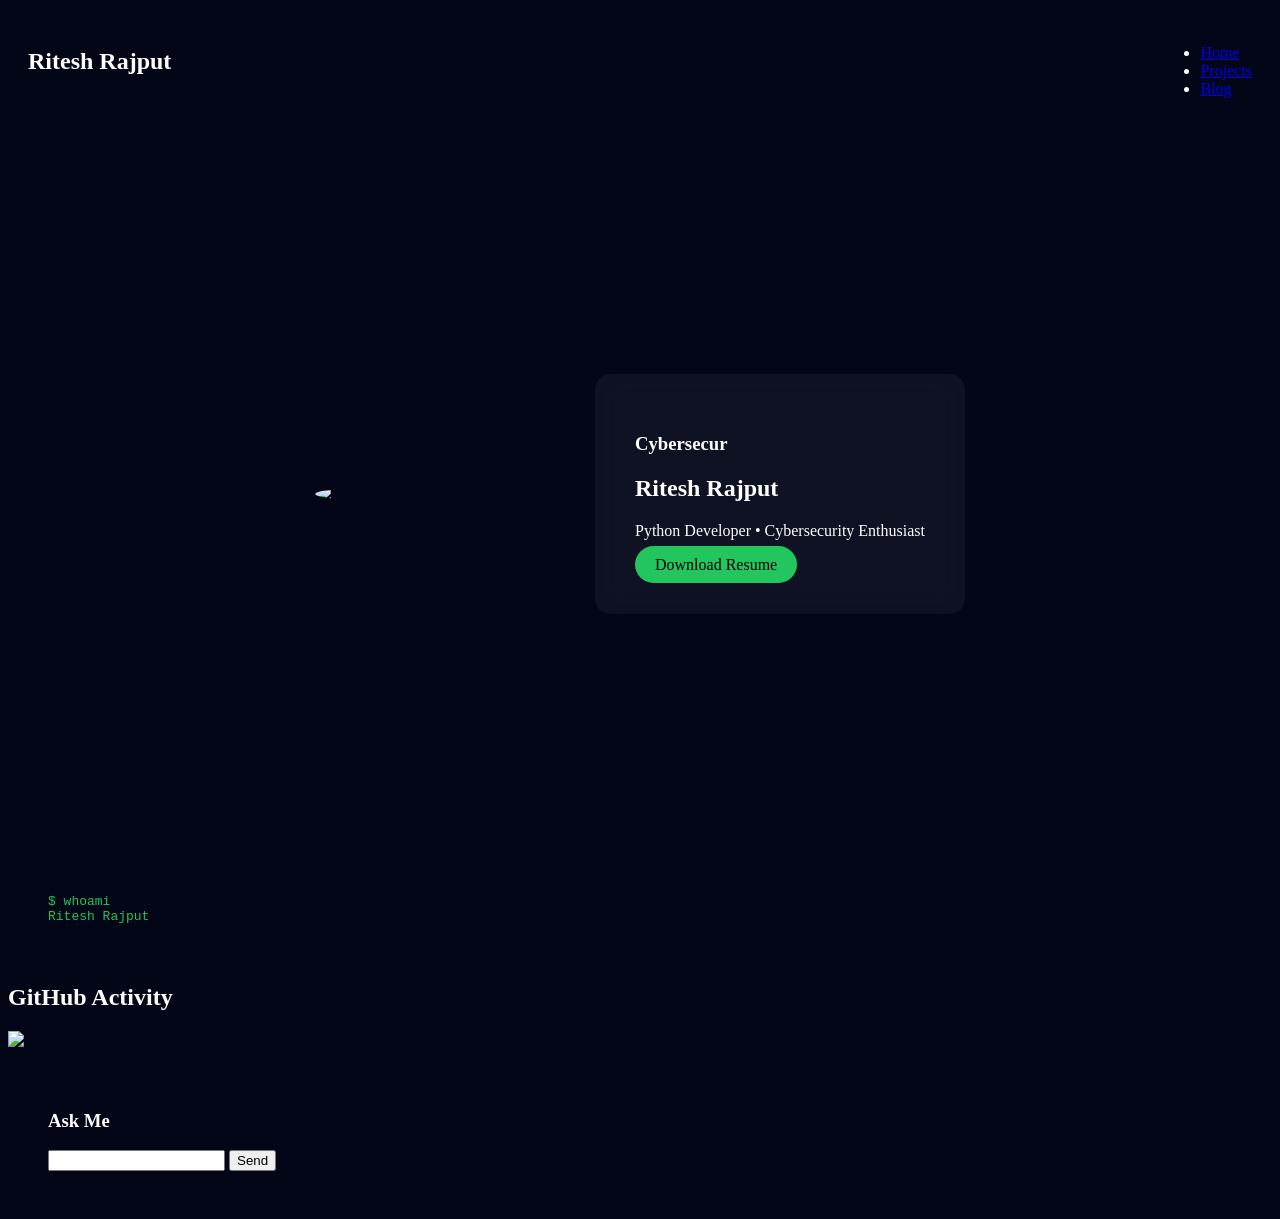
==== index.html @ e4775414 "Initial portfolio commit" ====
<!DOCTYPE html>
<html>

<head>

<title>Ritesh Rajput Portfolio</title>

<link rel="stylesheet" href="css/style.css">

</head>

<body>

<nav>

<h2>Ritesh Rajput</h2>

<ul>

<li><a href="#home">Home</a></li>
<li><a href="projects.html">Projects</a></li>
<li><a href="blog.html">Blog</a></li>

</ul>

</nav>


<section class="hero">

<img src="assets/profile.jpg" class="profile">

<div class="glass">

<h3 id="typing"></h3>

<h1>Ritesh Rajput</h1>

<p>
Python Developer • Cybersecurity Enthusiast
</p>

<a class="btn" href="assets/resume.pdf" download>
Download Resume
</a>

</div>

</section>


<section class="terminal">

<div id="terminal"></div>

</section>


<section class="github">

<h2>GitHub Activity</h2>

<img src="https://ghchart.rshah.org/riteshrajput3">

</section>


<section class="chatbot">

<h3>Ask Me</h3>

<div id="chat-window"></div>

<input id="chat-input">

<button onclick="sendMessage()">Send</button>

</section>

<script src="js/script.js"></script>
<script src="js/terminal.js"></script>
<script src="js/chatbot.js"></script>

</body>
</html>
---- css/style.css ----
body{

background:#020617;
color:white;
font-family:Poppins;

}

nav{

display:flex;
justify-content:space-between;
padding:20px;

}

.hero{

display:flex;
align-items:center;
justify-content:center;
gap:80px;
height:80vh;

}

.profile{

width:200px;
border-radius:50%;

}

.glass{

background:rgba(255,255,255,0.05);
padding:40px;
border-radius:15px;
backdrop-filter:blur(15px);

}

.btn{

background:#22c55e;
padding:10px 20px;
border-radius:20px;
color:black;
text-decoration:none;

}

.terminal{

padding:40px;
font-family:monospace;
color:#22c55e;

}

.chatbot{

padding:40px;

}
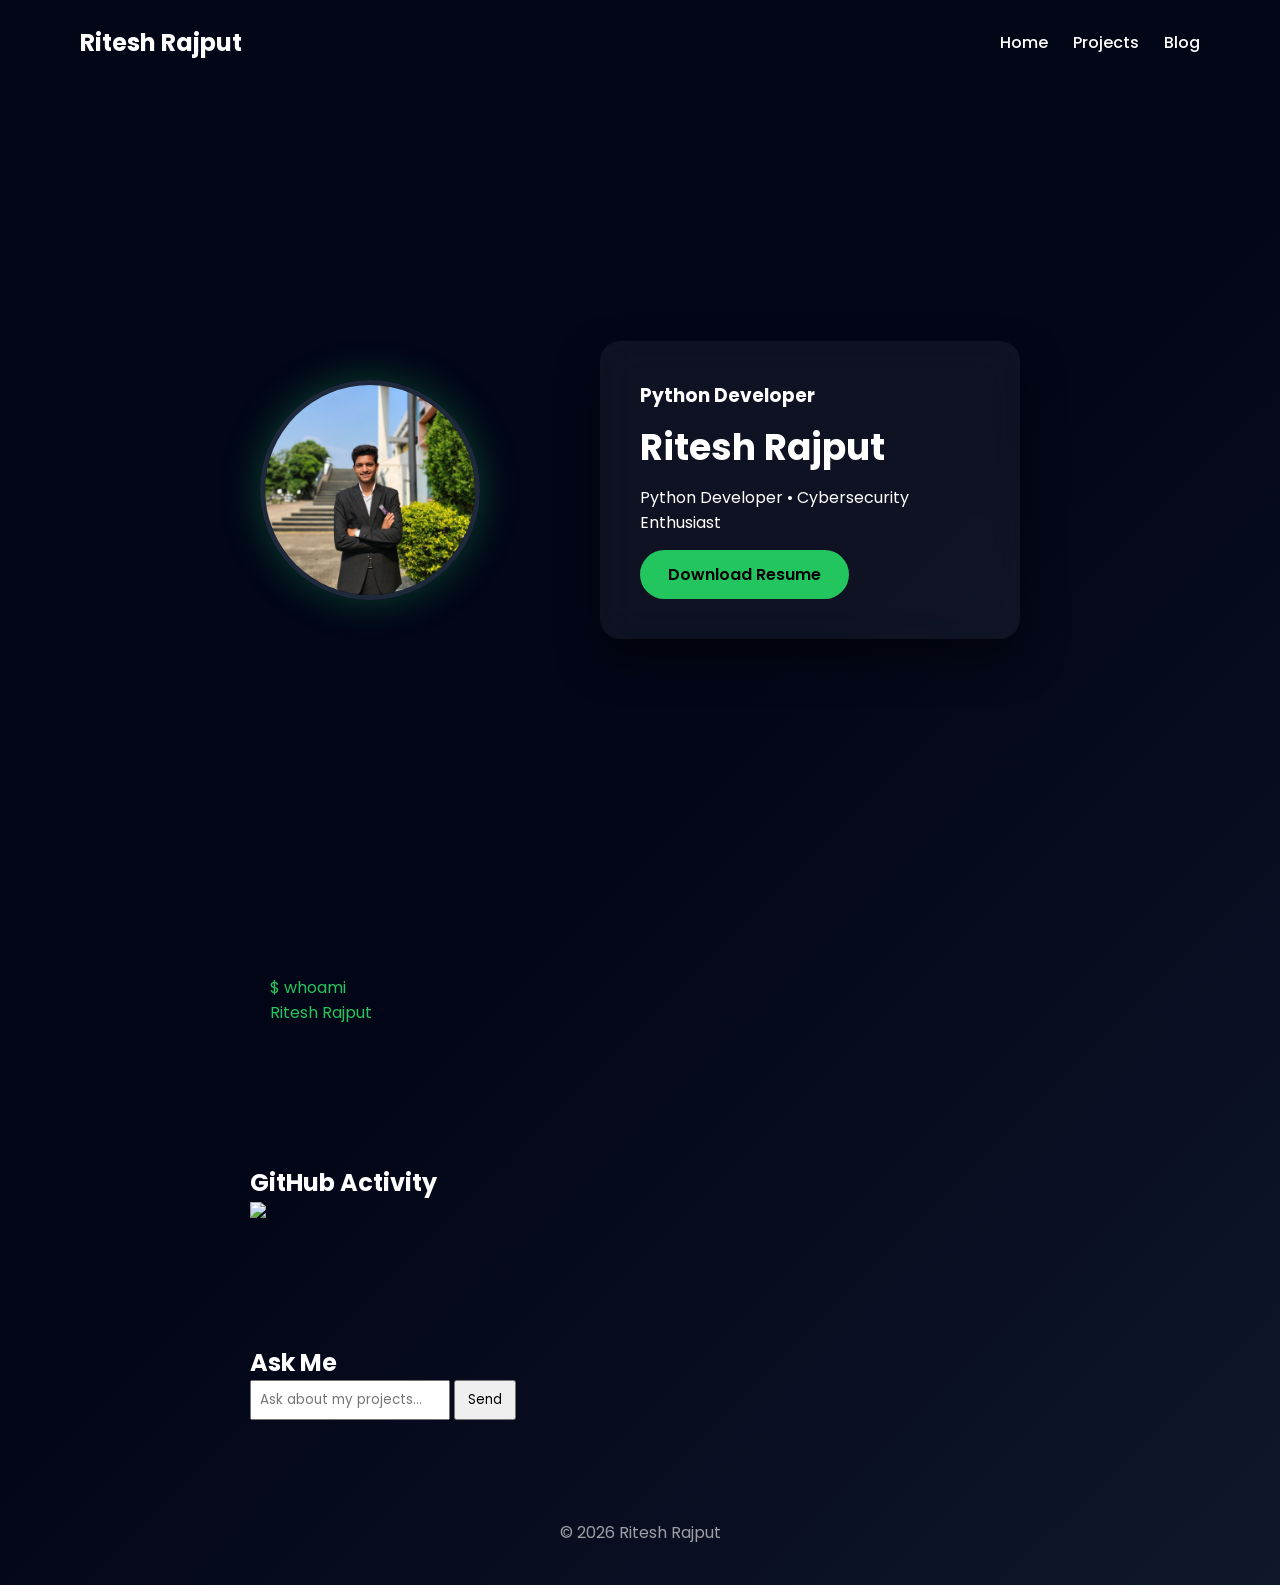
==== commit d4a94202: "Updated portfolio layout" ====
--- a/index.html
+++ b/index.html
@@ -1,15 +1,23 @@
 <!DOCTYPE html>
-<html>
+<html lang="en">
 
 <head>
 
-<title>Ritesh Rajput Portfolio</title>
+<meta charset="UTF-8">
+<meta name="viewport" content="width=device-width, initial-scale=1.0">
+
+<title>Ritesh Rajput | Portfolio</title>
 
 <link rel="stylesheet" href="css/style.css">
+
+<link href="https://fonts.googleapis.com/css2?family=Poppins:wght@300;400;600&display=swap" rel="stylesheet">
 
 </head>
 
 <body>
+
+
+<!-- NAVBAR -->
 
 <nav>
 
@@ -26,21 +34,22 @@
 </nav>
 
 
-<section class="hero">
+
+<!-- HERO SECTION -->
+
+<section class="hero" id="home">
 
 <img src="assets/profile.jpg" class="profile">
 
 <div class="glass">
 
-<h3 id="typing"></h3>
+<h3>Python Developer</h3>
 
 <h1>Ritesh Rajput</h1>
 
-<p>
-Python Developer • Cybersecurity Enthusiast
-</p>
+<p>Python Developer • Cybersecurity Enthusiast</p>
 
-<a class="btn" href="assets/resume.pdf" download>
+<a href="assets/resume.pdf" download class="btn">
 Download Resume
 </a>
 
@@ -49,12 +58,18 @@
 </section>
 
 
+
+<!-- TERMINAL SECTION -->
+
 <section class="terminal">
 
 <div id="terminal"></div>
 
 </section>
 
+
+
+<!-- GITHUB GRAPH -->
 
 <section class="github">
 
@@ -65,21 +80,37 @@
 </section>
 
 
+
+<!-- CHATBOT -->
+
 <section class="chatbot">
 
-<h3>Ask Me</h3>
+<h2>Ask Me</h2>
 
 <div id="chat-window"></div>
 
-<input id="chat-input">
+<input id="chat-input" placeholder="Ask about my projects...">
 
 <button onclick="sendMessage()">Send</button>
 
 </section>
 
+
+
+<!-- FOOTER -->
+
+<footer style="text-align:center;padding:40px;opacity:0.6;">
+
+<p>© 2026 Ritesh Rajput</p>
+
+</footer>
+
+
+
 <script src="js/script.js"></script>
 <script src="js/terminal.js"></script>
 <script src="js/chatbot.js"></script>
 
+
 </body>
 </html>
--- a/css/style.css
+++ b/css/style.css
@@ -1,65 +1,100 @@
+*{
+margin:0;
+padding:0;
+box-sizing:border-box;
+font-family:'Poppins',sans-serif;
+}
+
 body{
-
-background:#020617;
+background:linear-gradient(135deg,#020617,#020617,#0f172a);
 color:white;
-font-family:Poppins;
-
+min-height:100vh;
 }
 
 nav{
-
 display:flex;
 justify-content:space-between;
-padding:20px;
+align-items:center;
+padding:25px 80px;
+}
 
+nav ul{
+display:flex;
+gap:25px;
+list-style:none;
+}
+
+nav a{
+color:white;
+text-decoration:none;
+font-weight:500;
 }
 
 .hero{
-
 display:flex;
 align-items:center;
 justify-content:center;
-gap:80px;
-height:80vh;
-
+gap:120px;
+height:90vh;
 }
 
 .profile{
-
-width:200px;
+width:220px;
 border-radius:50%;
-
+border:5px solid #1e293b;
+box-shadow:0 0 40px rgba(34,197,94,0.3);
 }
 
 .glass{
+background:rgba(255,255,255,0.05);
+backdrop-filter:blur(20px);
+padding:40px;
+border-radius:20px;
+width:420px;
+box-shadow:0 20px 40px rgba(0,0,0,0.5);
+}
 
-background:rgba(255,255,255,0.05);
-padding:40px;
-border-radius:15px;
-backdrop-filter:blur(15px);
-
+.glass h1{
+font-size:36px;
+margin:10px 0;
 }
 
 .btn{
-
 background:#22c55e;
-padding:10px 20px;
-border-radius:20px;
+padding:12px 28px;
+border-radius:30px;
 color:black;
+font-weight:600;
+display:inline-block;
+margin-top:15px;
 text-decoration:none;
-
 }
 
 .terminal{
-
-padding:40px;
+padding:80px;
 font-family:monospace;
 color:#22c55e;
+max-width:900px;
+margin:auto;
+}
 
+.github{
+padding:60px;
+max-width:900px;
+margin:auto;
 }
 
 .chatbot{
+padding:60px;
+max-width:900px;
+margin:auto;
+}
 
-padding:40px;
+input{
+padding:8px;
+width:200px;
+}
 
+button{
+padding:8px 12px;
 }
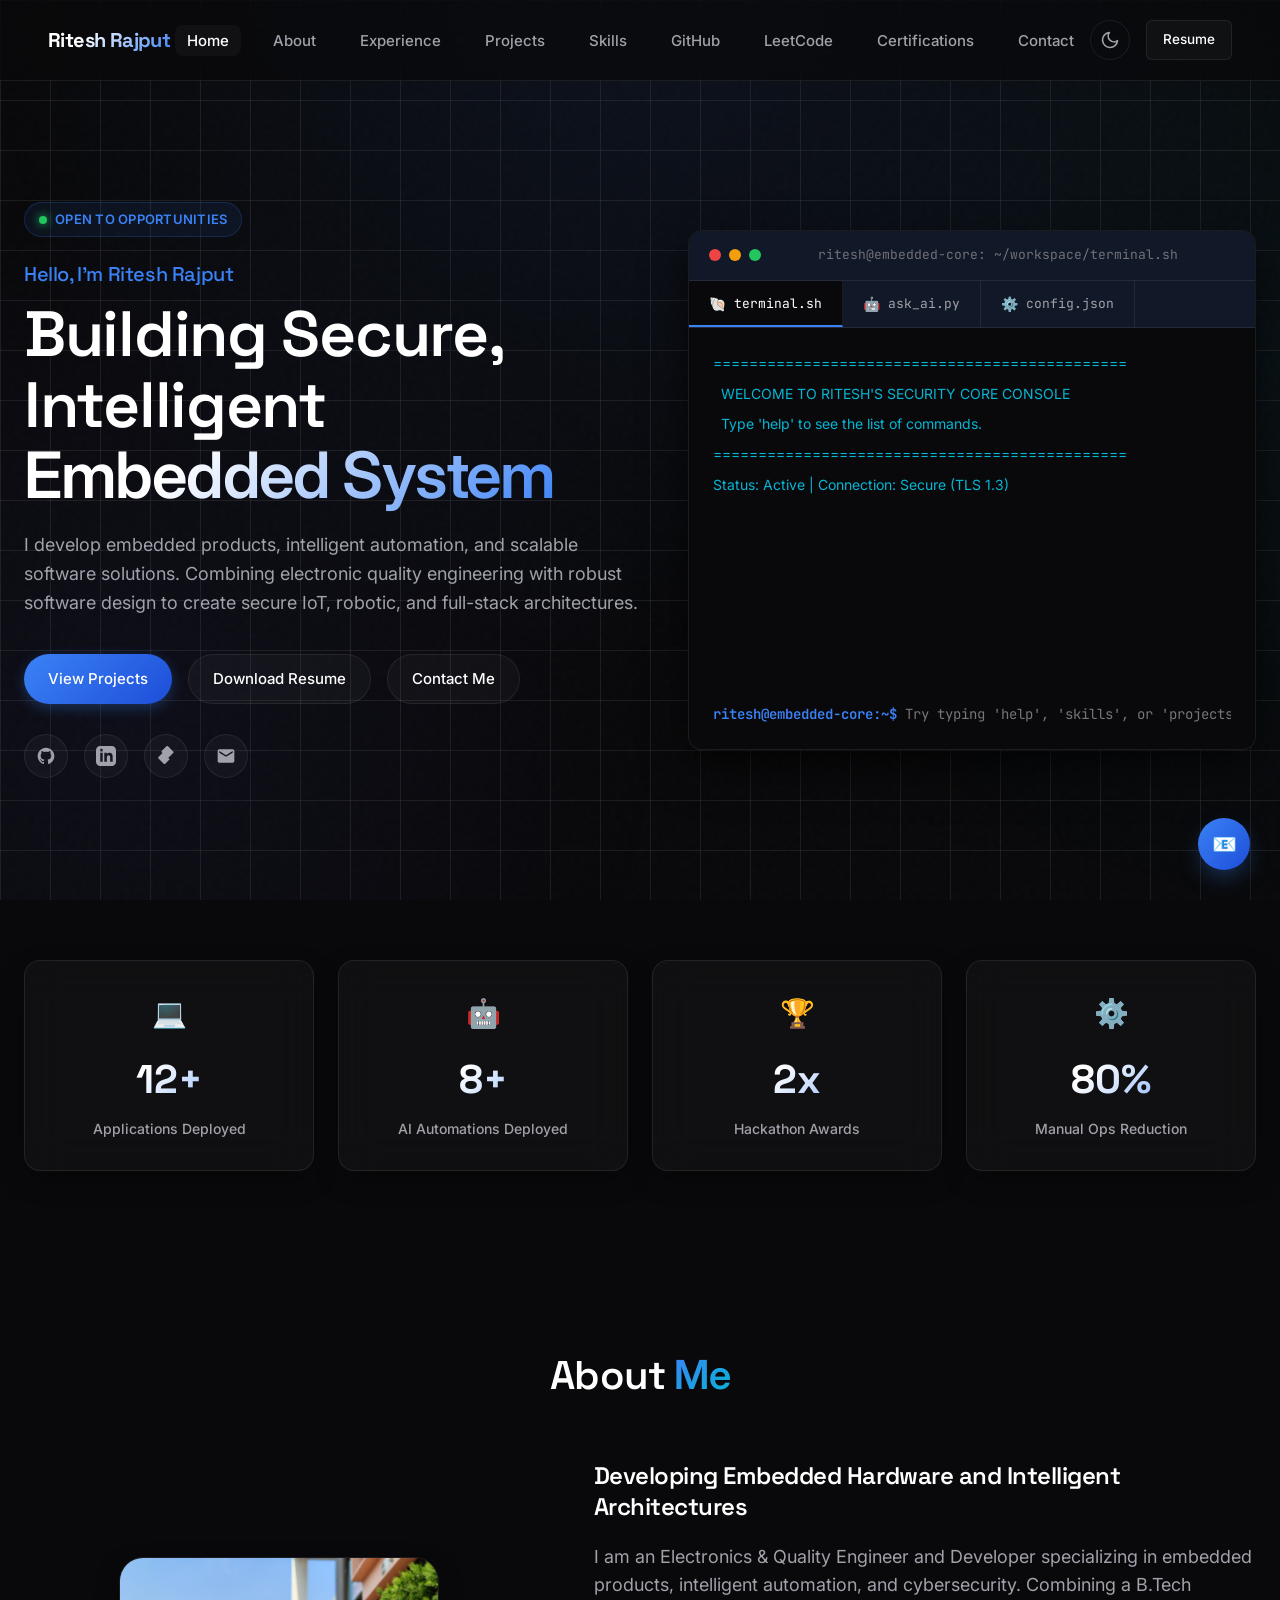
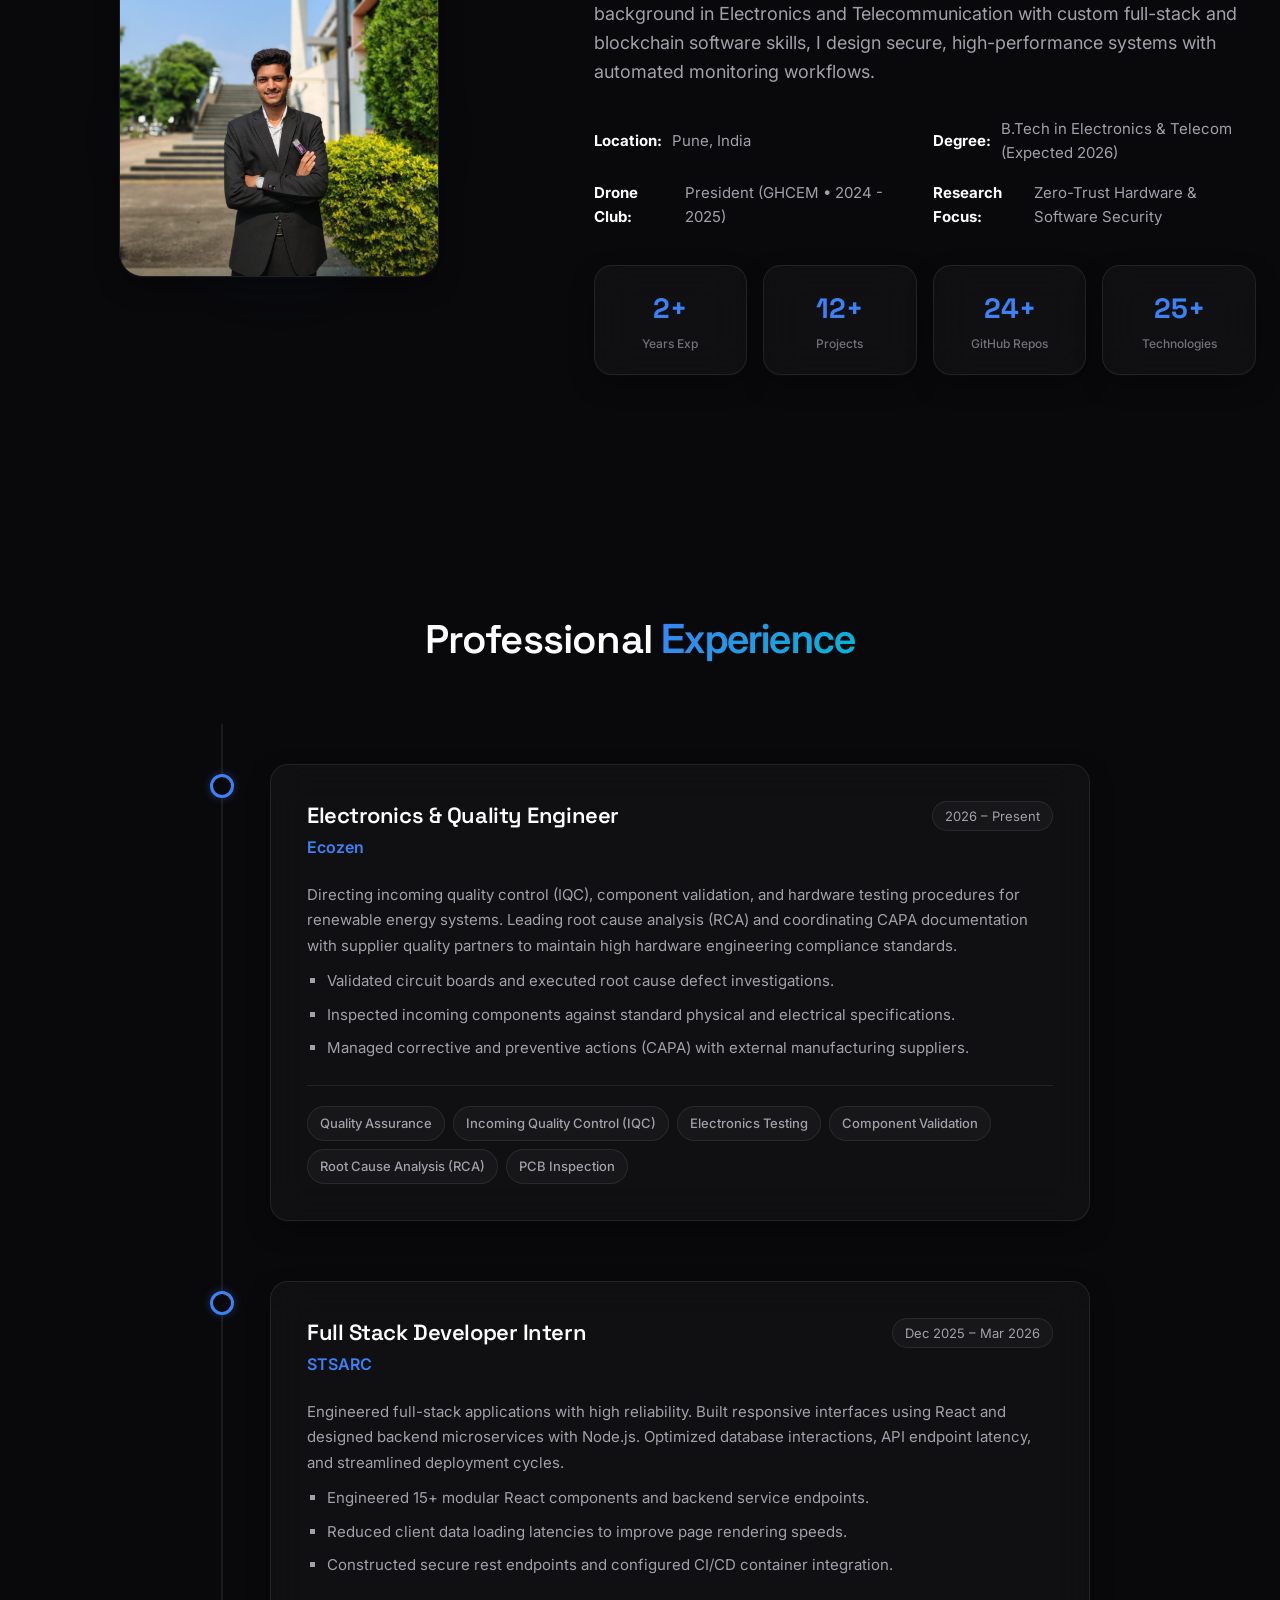
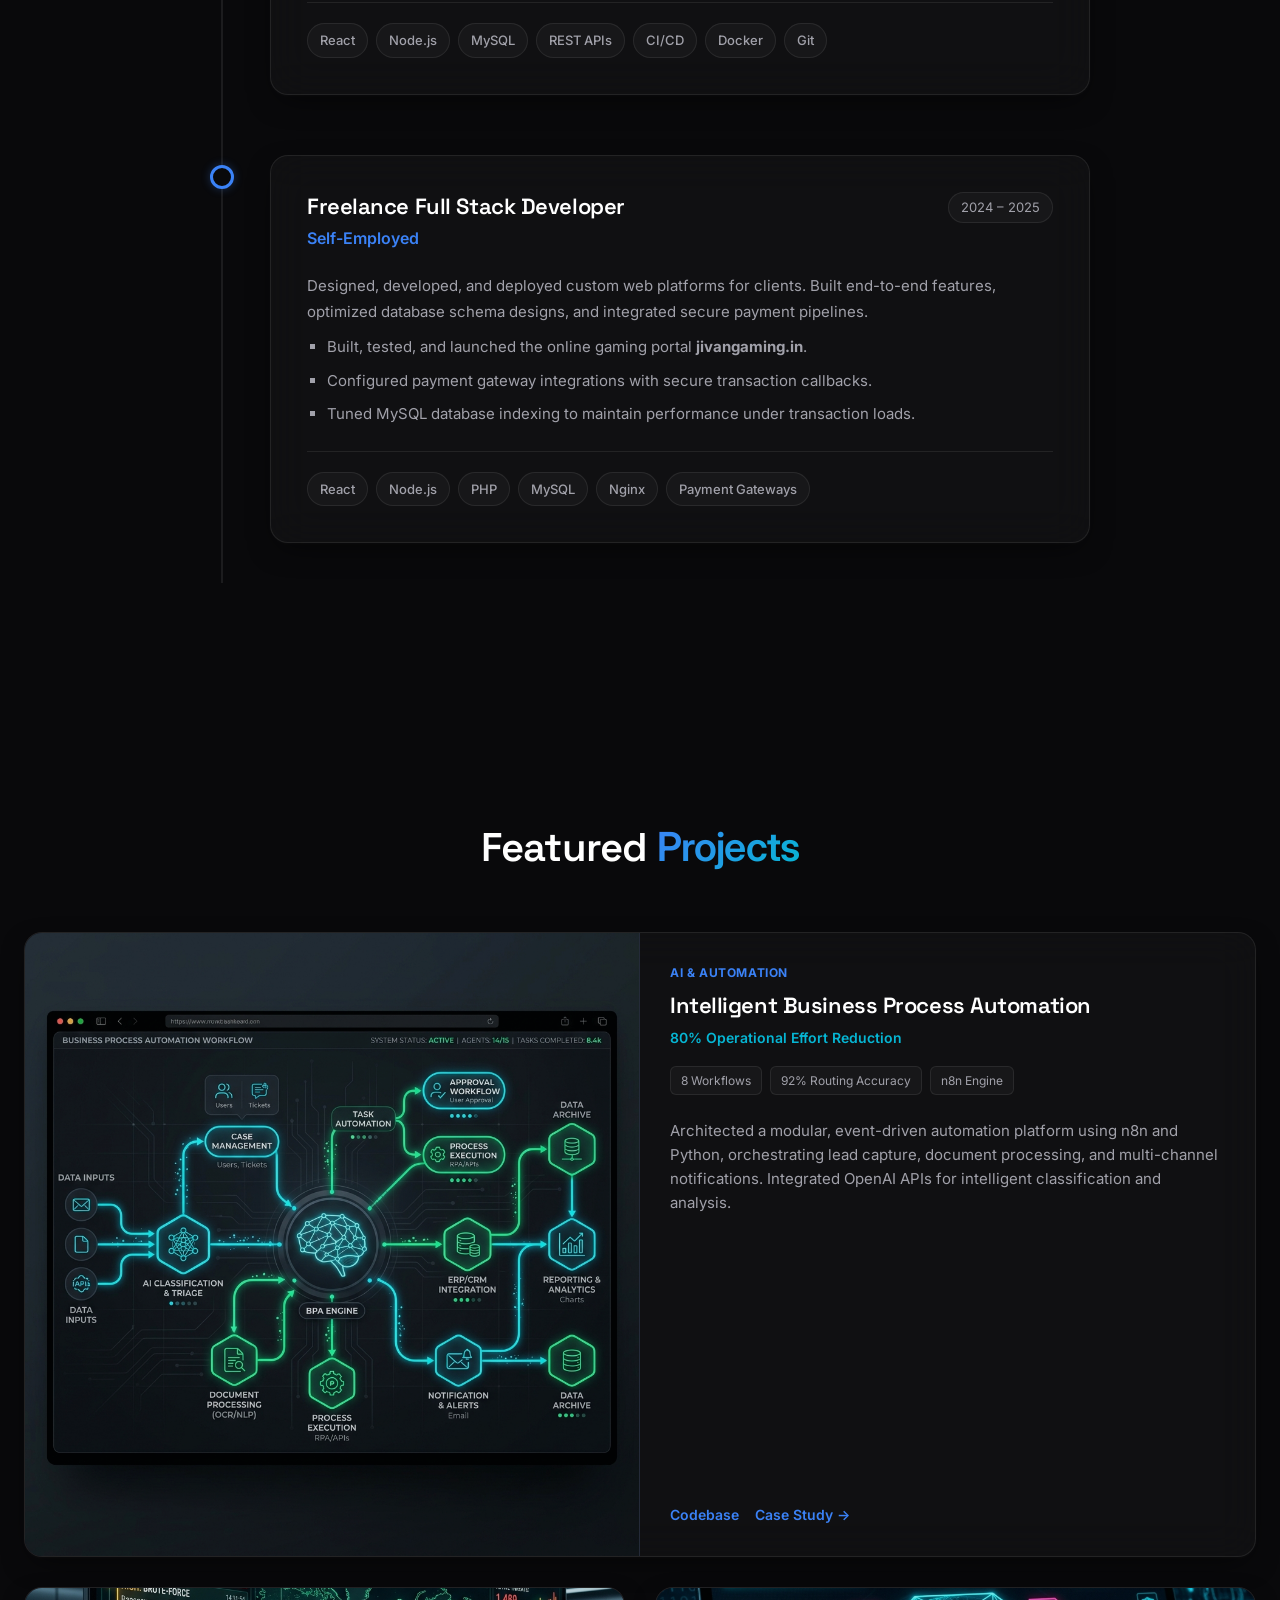
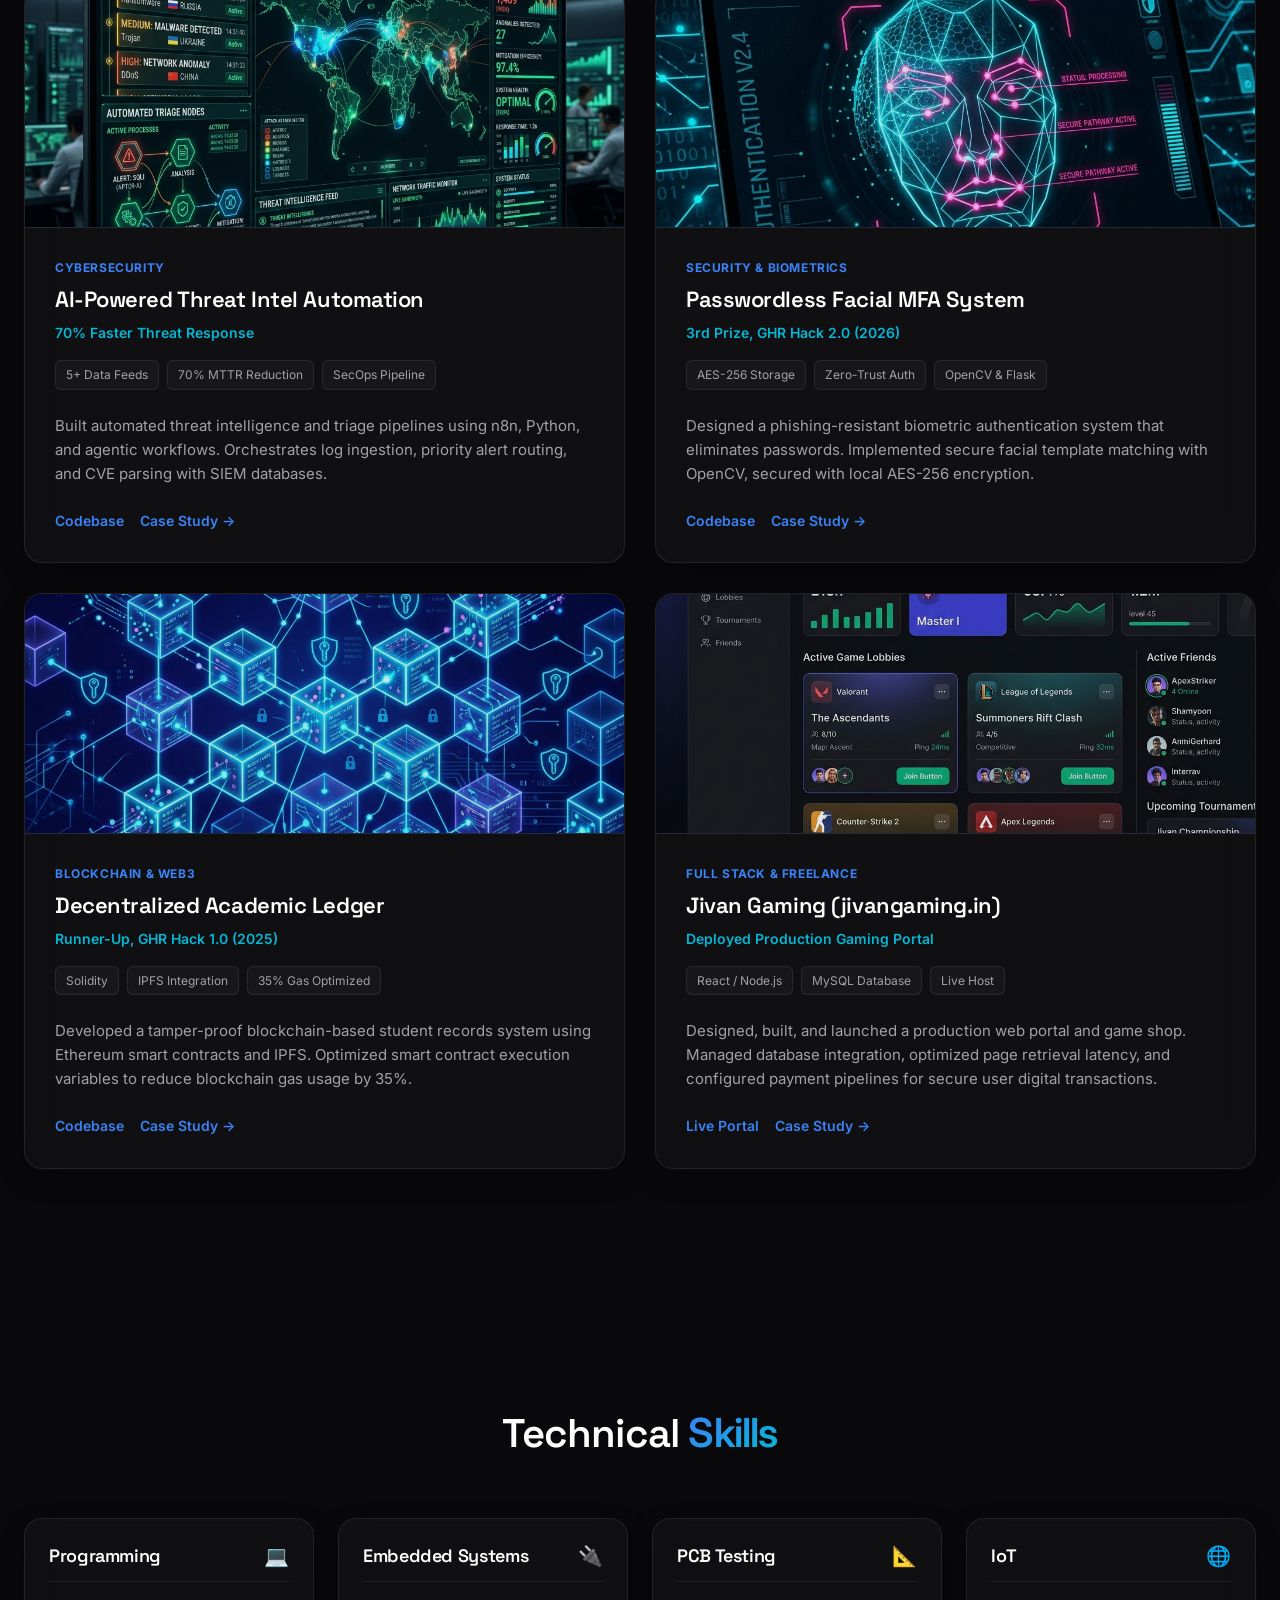
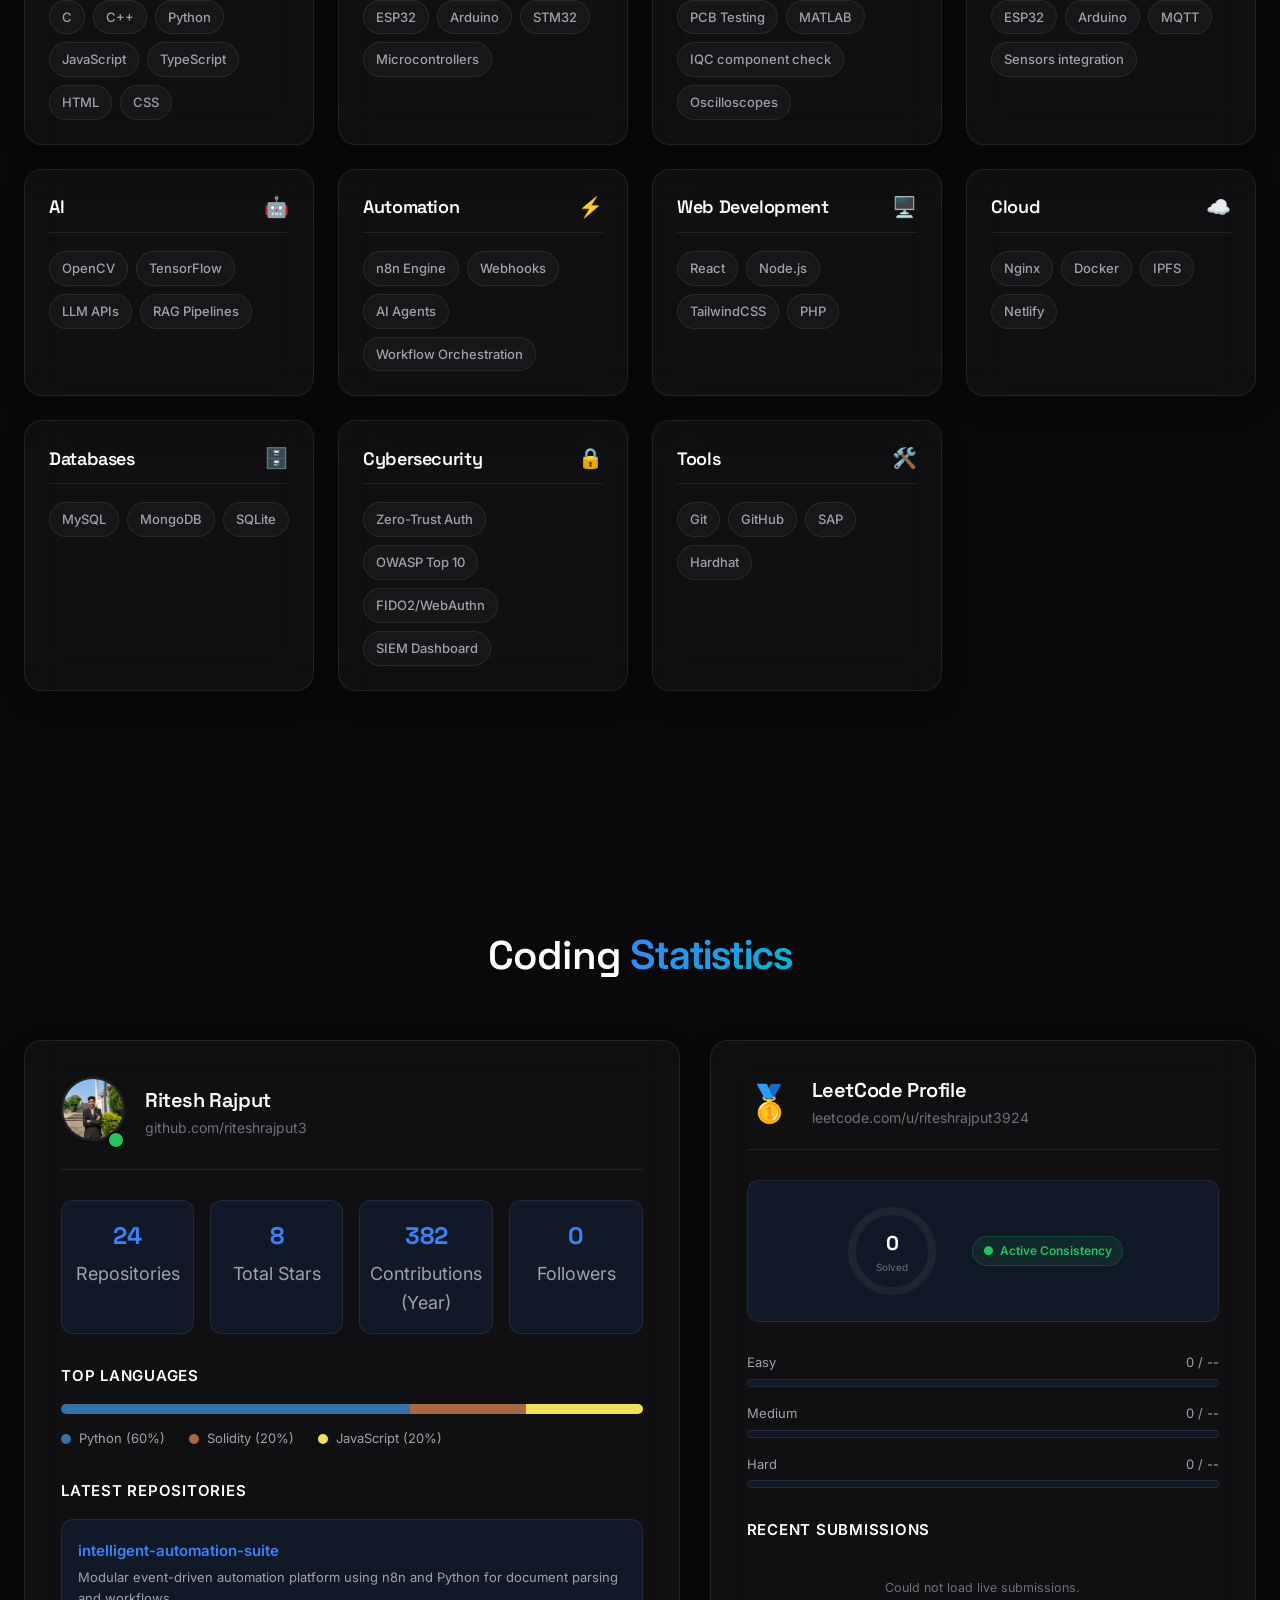
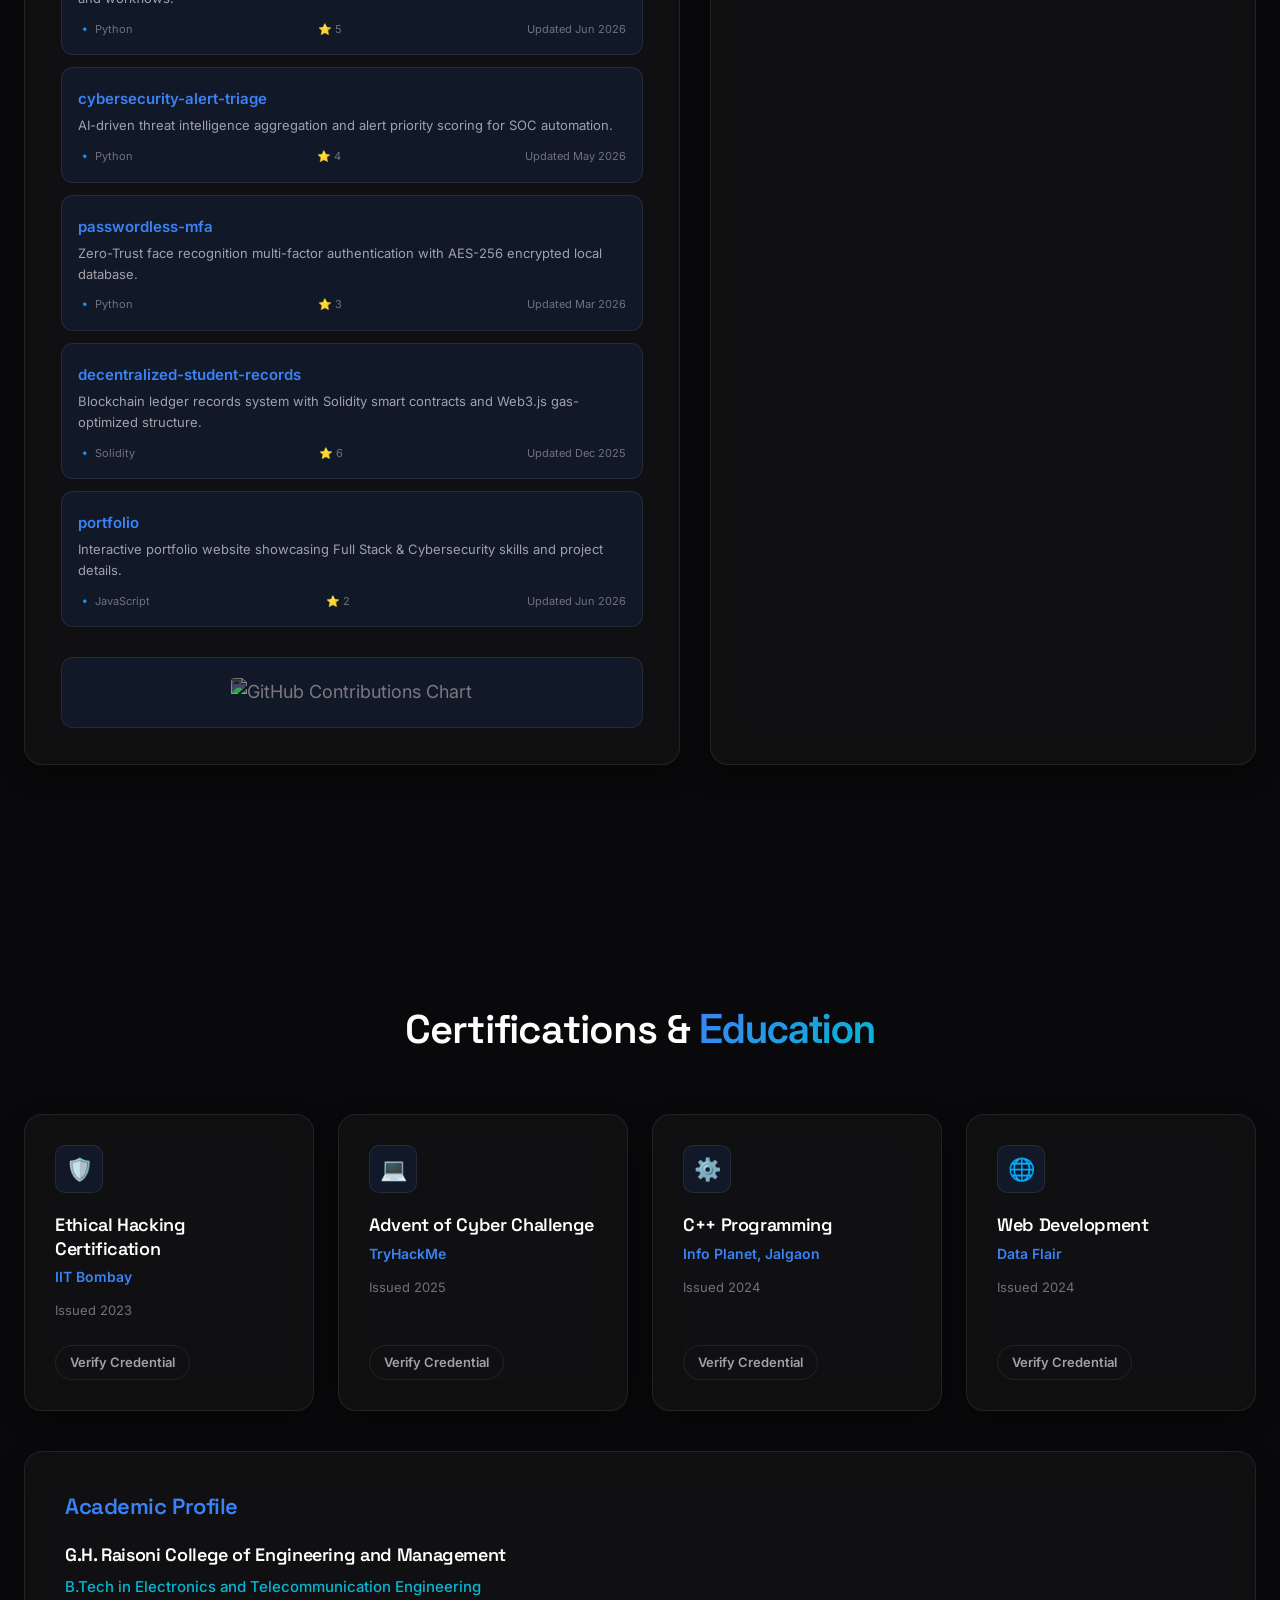
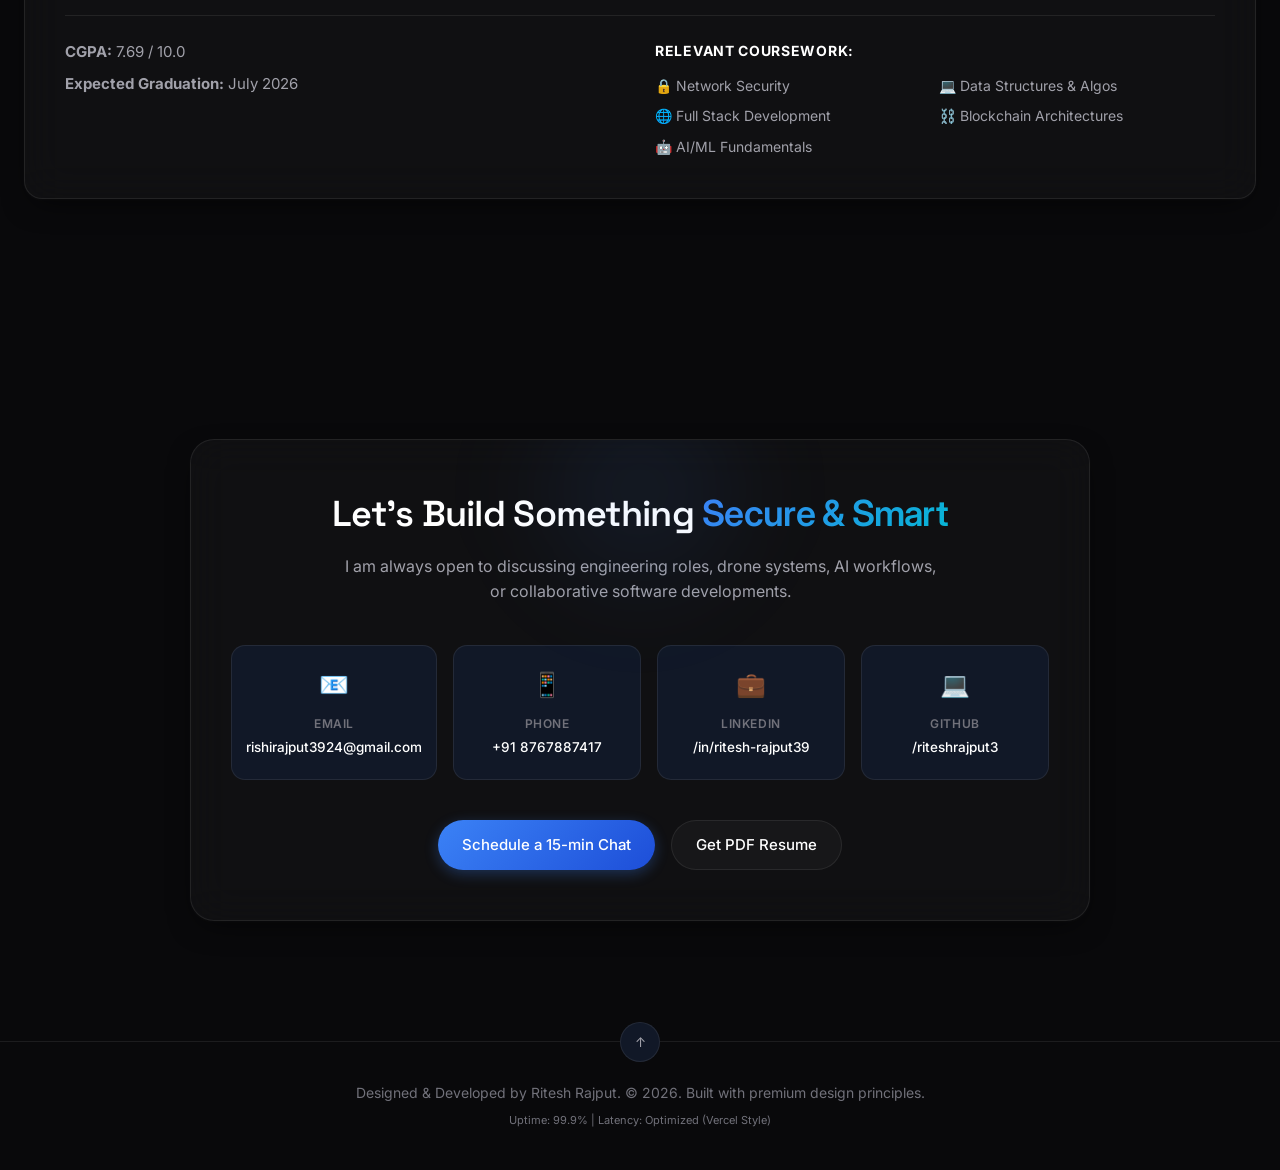
==== commit 57bf137d: "Redesign portfolio to premium Apple x Linear x Vercel style and update name to Ritesh" ====
--- a/index.html
+++ b/index.html
@@ -1,116 +1,894 @@
 <!DOCTYPE html>
 <html lang="en">
-
 <head>
-
-<meta charset="UTF-8">
-<meta name="viewport" content="width=device-width, initial-scale=1.0">
-
-<title>Ritesh Rajput | Portfolio</title>
-
-<link rel="stylesheet" href="css/style.css">
-
-<link href="https://fonts.googleapis.com/css2?family=Poppins:wght@300;400;600&display=swap" rel="stylesheet">
-
+  <meta charset="UTF-8">
+  <meta name="viewport" content="width=device-width, initial-scale=1.0">
+  
+  <title>Ritesh Rajput | Premium Developer Portfolio</title>
+  
+  <meta name="description" content="Embedded Systems Engineer & Software Developer | Specialize in AI Automation, Embedded Systems, IoT, Robotics, and Secure Software Solutions.">
+  <meta name="keywords" content="Ritesh Rajput, Embedded Systems Engineer, Software developer, AI automation, IoT, Robotics, Cybersecurity, React, Node.js, C++, ESP32, STM32">
+  
+  <link rel="stylesheet" href="css/style.css">
 </head>
-
 <body>
 
-
-<!-- NAVBAR -->
-
-<nav>
-
-<h2>Ritesh Rajput</h2>
-
-<ul>
-
-<li><a href="#home">Home</a></li>
-<li><a href="projects.html">Projects</a></li>
-<li><a href="blog.html">Blog</a></li>
-
-</ul>
-
-</nav>
-
-
-
-<!-- HERO SECTION -->
-
-<section class="hero" id="home">
-
-<img src="assets/profile.jpg" class="profile">
-
-<div class="glass">
-
-<h3>Python Developer</h3>
-
-<h1>Ritesh Rajput</h1>
-
-<p>Python Developer • Cybersecurity Enthusiast</p>
-
-<a href="assets/resume.pdf" download class="btn">
-Download Resume
-</a>
-
-</div>
-
-</section>
-
-
-
-<!-- TERMINAL SECTION -->
-
-<section class="terminal">
-
-<div id="terminal"></div>
-
-</section>
-
-
-
-<!-- GITHUB GRAPH -->
-
-<section class="github">
-
-<h2>GitHub Activity</h2>
-
-<img src="https://ghchart.rshah.org/riteshrajput3">
-
-</section>
-
-
-
-<!-- CHATBOT -->
-
-<section class="chatbot">
-
-<h2>Ask Me</h2>
-
-<div id="chat-window"></div>
-
-<input id="chat-input" placeholder="Ask about my projects...">
-
-<button onclick="sendMessage()">Send</button>
-
-</section>
-
-
-
-<!-- FOOTER -->
-
-<footer style="text-align:center;padding:40px;opacity:0.6;">
-
-<p>© 2026 Ritesh Rajput</p>
-
-</footer>
-
-
-
-<script src="js/script.js"></script>
-<script src="js/terminal.js"></script>
-<script src="js/chatbot.js"></script>
-
+  <!-- NAVBAR -->
+  <nav id="navbar">
+    <h2 onclick="window.scrollTo(0,0)">Ritesh Rajput</h2>
+    <ul id="nav-menu">
+      <li><a href="#home" class="active">Home</a></li>
+      <li><a href="#about">About</a></li>
+      <li><a href="#experience">Experience</a></li>
+      <li><a href="#projects">Projects</a></li>
+      <li><a href="#skills">Skills</a></li>
+      <li><a href="#developer-stats">GitHub</a></li>
+      <li><a href="#leetcode-stats">LeetCode</a></li>
+      <li><a href="#certifications">Certifications</a></li>
+      <li><a href="#contact">Contact</a></li>
+    </ul>
+    
+    <div class="nav-right">
+      <!-- Theme Toggle Button -->
+      <button class="theme-toggle-btn" id="theme-toggle" aria-label="Toggle Theme">
+        <!-- Sun icon -->
+        <svg class="sun-icon" viewBox="0 0 24 24">
+          <circle cx="12" cy="12" r="4"></circle>
+          <path d="M12 2v2M12 20v2M4.93 4.93l1.41 1.41M17.66 17.66l1.41 1.41M2 12h2M20 12h2M6.34 17.66l-1.41 1.41M19.07 4.93l-1.41 1.41"></path>
+        </svg>
+        <!-- Moon icon -->
+        <svg class="moon-icon" viewBox="0 0 24 24">
+          <path d="M21 12.79A9 9 0 1 1 11.21 3 7 7 0 0 0 21 12.79z"></path>
+        </svg>
+      </button>
+      
+      <!-- Resume Download CTA -->
+      <a href="assets/resume.pdf" download class="btn btn-secondary" style="padding: 8px 16px; font-size: 13.5px; border-radius: 6px;">
+        Resume
+      </a>
+      
+      <!-- Mobile hamburger menu toggle -->
+      <button class="mobile-menu-btn" id="mobile-menu-toggle" aria-label="Toggle Menu">
+        <span></span>
+        <span></span>
+        <span></span>
+      </button>
+    </div>
+  </nav>
+
+  <!-- HERO SECTION -->
+  <section class="hero" id="home">
+    <div class="hero-content reveal-element">
+      <div class="hero-badge">Open to Opportunities</div>
+      <h3>Hello, I'm Ritesh Rajput</h3>
+      <h1>
+        Building Secure, Intelligent<br>
+        <span class="hero-title-gradient" id="typing"></span>
+      </h1>
+      <p class="hero-description">
+        I develop embedded products, intelligent automation, and scalable software solutions. Combining electronic quality engineering with robust software design to create secure IoT, robotic, and full-stack architectures.
+      </p>
+      
+      <div class="hero-ctas">
+        <a href="#projects" class="btn btn-primary">View Projects</a>
+        <a href="assets/resume.pdf" download class="btn btn-secondary">
+          Download Resume
+        </a>
+        <a href="#contact" class="btn btn-secondary">Contact Me</a>
+      </div>
+      
+      <div class="hero-socials">
+        <a href="https://github.com/riteshrajput3" target="_blank" class="social-icon-btn" aria-label="GitHub">
+          <svg viewBox="0 0 24 24"><path d="M12 2C6.477 2 2 6.484 2 12.017c0 4.425 2.865 8.18 6.839 9.504.5.092.682-.217.682-.483 0-.237-.008-.868-.013-1.703-2.782.605-3.369-1.343-3.369-1.343-.454-1.158-1.11-1.466-1.11-1.466-.908-.62.069-.608.069-.608 1.003.07 1.53 1.032 1.53 1.032.892 1.53 2.341 1.088 2.91.832.092-.647.35-1.088.636-1.338-2.22-.253-4.555-1.113-4.555-4.951 0-1.093.39-1.988 1.029-2.688-.103-.253-.446-1.272.098-2.65 0 0 .84-.27 2.75 1.026A9.564 9.564 0 0112 6.844c.85.004 1.705.115 2.504.337 1.909-1.296 2.747-1.027 2.747-1.027.546 1.379.202 2.398.1 2.651.64.7 1.028 1.595 1.028 2.688 0 3.848-2.339 4.695-4.566 4.943.359.309.678.92.678 1.855 0 1.338-.012 2.419-.012 2.747 0 .268.18.58.688.482C19.138 20.193 22 16.44 22 12.017 22 6.484 17.522 2 12 2z"/></svg>
+        </a>
+        <a href="https://linkedin.com/in/ritesh-rajput39" target="_blank" class="social-icon-btn" aria-label="LinkedIn">
+          <svg viewBox="0 0 24 24"><path d="M19 0h-14c-2.761 0-5 2.239-5 5v14c0 2.761 2.239 5 5 5h14c2.762 0 5-2.239 5-5v-14c0-2.761-2.238-5-5-5zm-11 19h-3v-11h3v11zm-1.5-12.268c-.966 0-1.75-.79-1.75-1.764s.784-1.764 1.75-1.764 1.75.79 1.75 1.764-.783 1.764-1.75 1.764zm13.5 12.268h-3v-5.604c0-3.368-4-3.113-4 0v5.604h-3v-11h3v1.765c1.396-2.586 7-2.777 7 2.476v6.759z"/></svg>
+        </a>
+        <a href="https://leetcode.com/u/riteshrajput3924" target="_blank" class="social-icon-btn" aria-label="LeetCode">
+          <svg viewBox="0 0 24 24"><path d="M13.483 0a1.374 1.374 0 00-.961.411L7.11 5.826a1.373 1.373 0 00-.01 1.93l6.18 6.18a1.374 1.374 0 001.93-.01l5.42-5.42a1.374 1.374 0 00.01-1.93l-6.18-6.18A1.37 1.37 0 0013.483 0zM8.33 7.82l-5.32 5.32a1.374 1.374 0 00.01 1.93l6.18 6.18a1.374 1.374 0 001.93-.01l5.32-5.32-8.12-8.1z"/></svg>
+        </a>
+        <a href="mailto:rishirajput3924@gmail.com" class="social-icon-btn" aria-label="Email">
+          <svg viewBox="0 0 24 24"><path d="M20 4H4c-1.1 0-1.99.9-1.99 2L2 18c0 1.1.9 2 2 2h16c1.1 0 2-.9 2-2V6c0-1.1-.9-2-2-2zm0 4l-8 5-8-5V6l8 5 8-5v2z"/></svg>
+        </a>
+      </div>
+    </div>
+    
+    <!-- Floating Developer Workspace IDE Mockup -->
+    <div class="hero-visual reveal-element">
+      <div class="workspace-card">
+        <div class="workspace-header">
+          <div class="workspace-dots">
+            <span class="workspace-dot close"></span>
+            <span class="workspace-dot minimize"></span>
+            <span class="workspace-dot expand"></span>
+          </div>
+          <div class="workspace-title" id="workspace-title-display">ritesh@embedded-core: ~/workspace/terminal.sh</div>
+          <div></div>
+        </div>
+        
+        <div class="workspace-tabs">
+          <div class="workspace-tab active" data-tab="terminal" id="tab-terminal">
+            <span class="workspace-tab-icon">🐚</span> terminal.sh
+          </div>
+          <div class="workspace-tab" data-tab="chat" id="tab-chat">
+            <span class="workspace-tab-icon">🤖</span> ask_ai.py
+          </div>
+          <div class="workspace-tab" data-tab="config" id="tab-config">
+            <span class="workspace-tab-icon">⚙️</span> config.json
+          </div>
+        </div>
+        
+        <div class="workspace-content">
+          <!-- Terminal Panel -->
+          <div class="workspace-panel active" id="panel-terminal">
+            <div id="terminal">
+              <!-- Terminal history prints here -->
+            </div>
+            <div class="terminal-input-container">
+              <span class="terminal-input-prompt">ritesh@embedded-core:~$</span>
+              <input type="text" id="terminal-cmd" placeholder="Try typing 'help', 'skills', or 'projects'..." autocomplete="off">
+            </div>
+          </div>
+          
+          <!-- Chatbot Panel -->
+          <div class="workspace-panel" id="panel-chat">
+            <div id="chat-window">
+              <div class="chat-bubble bot">
+                Hi! I'm Ritesh's automated assistant. Ask me about my projects, skills, drone club, or how to get in touch.
+              </div>
+            </div>
+            
+            <div class="chatbot-chips-container" id="chat-chips">
+              <span class="chat-chip" onclick="sendChipText('Tell me about your n8n automation project')">n8n Automation</span>
+              <span class="chat-chip" onclick="sendChipText('What did you build for GHR Hack 2.0?')">GHR Hack 2.0</span>
+              <span class="chat-chip" onclick="sendChipText('What was your internship role at STSARC?')">STSARC Internship</span>
+              <span class="chat-chip" onclick="sendChipText('Show your contact details')">Contact Details</span>
+            </div>
+            
+            <div class="chatbot-input-area">
+              <input type="text" id="chat-input" placeholder="Ask about projects, skills, experience...">
+              <button onclick="sendMessage()" aria-label="Send Message">Send</button>
+            </div>
+          </div>
+          
+          <!-- Config JSON Panel -->
+          <div class="workspace-panel" id="panel-config">
+            <div class="code-view-container">
+              <pre><code>{
+  <span class="code-property">"profile"</span>: {
+    <span class="code-property">"name"</span>: <span class="code-string">"Ritesh Rajput"</span>,
+    <span class="code-property">"title"</span>: <span class="code-string">"Electronics & Quality Engineer / Developer"</span>,
+    <span class="code-property">"focus"</span>: [<span class="code-string">"Embedded Systems"</span>, <span class="code-string">"AI Automation"</span>, <span class="code-string">"Software Security"</span>]
+  },
+  <span class="code-property">"highlights"</span>: {
+    <span class="code-property">"drone_club"</span>: <span class="code-string">"President (2024-2025)"</span>,
+    <span class="code-property">"automation_impact"</span>: <span class="code-string">"80% effort reduction via n8n"</span>,
+    <span class="code-property">"hackathons"</span>: <span class="code-string">"2x Back-to-Back Awards"</span>
+  },
+  <span class="code-property">"technical_stack"</span>: {
+    <span class="code-property">"languages"</span>: [<span class="code-string">"C"</span>, <span class="code-string">"C++"</span>, <span class="code-string">"Python"</span>, <span class="code-string">"JavaScript"</span>, <span class="code-string">"Solidity"</span>],
+    <span class="code-property">"embedded"</span>: [<span class="code-string">"ESP32"</span>, <span class="code-string">"Arduino"</span>, <span class="code-string">"STM32"</span>, <span class="code-string">"PCB Testing"</span>, <span class="code-string">"MATLAB"</span>],
+    <span class="code-property">"automation_tools"</span>: [<span class="code-string">"n8n"</span>, <span class="code-string">"OpenCV"</span>, <span class="code-string">"TensorFlow"</span>],
+    <span class="code-property">"cybersecurity"</span>: [<span class="code-string">"Zero-Trust Auth"</span>, <span class="code-string">"FIDO2/WebAuthn"</span>, <span class="code-string">"OWASP"</span>, <span class="code-string">"SIEM"</span>],
+    <span class="code-property">"web_dev"</span>: [<span class="code-string">"React"</span>, <span class="code-string">"Node.js"</span>, <span class="code-string">"Docker"</span>, <span class="code-string">"MySQL"</span>, <span class="code-string">"TailwindCSS"</span>]
+  }
+}</code></pre>
+            </div>
+          </div>
+        </div>
+      </div>
+    </div>
+  </section>
+
+  <!-- QUICK STATS BANNER -->
+  <section class="stats-section reveal-element">
+    <div class="stats-grid">
+      <div class="stat-card glass-card">
+        <span class="stat-icon">💻</span>
+        <div class="stat-value">12+</div>
+        <div class="stat-label">Applications Deployed</div>
+      </div>
+      
+      <div class="stat-card glass-card">
+        <span class="stat-icon">🤖</span>
+        <div class="stat-value">8+</div>
+        <div class="stat-label">AI Automations Deployed</div>
+      </div>
+      
+      <div class="stat-card glass-card">
+        <span class="stat-icon">🏆</span>
+        <div class="stat-value">2x</div>
+        <div class="stat-label">Hackathon Awards</div>
+      </div>
+      
+      <div class="stat-card glass-card">
+        <span class="stat-icon">⚙️</span>
+        <div class="stat-value">80%</div>
+        <div class="stat-label">Manual Ops Reduction</div>
+      </div>
+    </div>
+  </section>
+
+  <!-- ABOUT SECTION -->
+  <section id="about">
+    <div class="section-title reveal-element">
+      <h2>About <span>Me</span></h2>
+    </div>
+    
+    <div class="about-grid reveal-element">
+      <div class="about-visual">
+        <div class="about-visual-glow"></div>
+        <div class="about-image-wrapper">
+          <img src="assets/profile.jpg" alt="Ritesh Rajput" class="profile">
+        </div>
+      </div>
+      
+      <div class="about-content">
+        <h3>Developing Embedded Hardware and Intelligent Architectures</h3>
+        <p class="about-bio">
+          I am an Electronics & Quality Engineer and Developer specializing in embedded products, intelligent automation, and cybersecurity. Combining a B.Tech background in Electronics and Telecommunication with custom full-stack and blockchain software skills, I design secure, high-performance systems with automated monitoring workflows.
+        </p>
+        
+        <ul class="about-details">
+          <li><strong>Location:</strong> Pune, India</li>
+          <li><strong>Degree:</strong> B.Tech in Electronics & Telecom (Expected 2026)</li>
+          <li><strong>Drone Club:</strong> President (GHCEM • 2024 - 2025)</li>
+          <li><strong>Research Focus:</strong> Zero-Trust Hardware & Software Security</li>
+        </ul>
+        
+        <div class="about-stats">
+          <div class="about-stat-box glass-card">
+            <div class="about-stat-num">2+</div>
+            <div class="about-stat-label">Years Exp</div>
+          </div>
+          <div class="about-stat-box glass-card">
+            <div class="about-stat-num">12+</div>
+            <div class="about-stat-label">Projects</div>
+          </div>
+          <div class="about-stat-box glass-card">
+            <div class="about-stat-num">24+</div>
+            <div class="about-stat-label">GitHub Repos</div>
+          </div>
+          <div class="about-stat-box glass-card">
+            <div class="about-stat-num">25+</div>
+            <div class="about-stat-label">Technologies</div>
+          </div>
+        </div>
+      </div>
+    </div>
+  </section>
+
+  <!-- PROFESSIONAL EXPERIENCE SECTION -->
+  <section id="experience">
+    <div class="section-title reveal-element">
+      <h2>Professional <span>Experience</span></h2>
+    </div>
+    
+    <div class="timeline-container reveal-element">
+      <!-- Ecozen -->
+      <div class="timeline-card-wrapper">
+        <div class="timeline-indicator"></div>
+        <div class="experience-card glass-card">
+          <div class="experience-header">
+            <div>
+              <h3 class="exp-role">Electronics & Quality Engineer</h3>
+              <span class="exp-company">Ecozen</span>
+            </div>
+            <span class="exp-duration">2026 – Present</span>
+          </div>
+          
+          <div class="experience-body">
+            <p>Directing incoming quality control (IQC), component validation, and hardware testing procedures for renewable energy systems. Leading root cause analysis (RCA) and coordinating CAPA documentation with supplier quality partners to maintain high hardware engineering compliance standards.</p>
+            <ul>
+              <li>Validated circuit boards and executed root cause defect investigations.</li>
+              <li>Inspected incoming components against standard physical and electrical specifications.</li>
+              <li>Managed corrective and preventive actions (CAPA) with external manufacturing suppliers.</li>
+            </ul>
+          </div>
+          
+          <div class="experience-techs">
+            <span class="skill-badge">Quality Assurance</span>
+            <span class="skill-badge">Incoming Quality Control (IQC)</span>
+            <span class="skill-badge">Electronics Testing</span>
+            <span class="skill-badge">Component Validation</span>
+            <span class="skill-badge">Root Cause Analysis (RCA)</span>
+            <span class="skill-badge">PCB Inspection</span>
+          </div>
+        </div>
+      </div>
+
+      <!-- STSARC -->
+      <div class="timeline-card-wrapper">
+        <div class="timeline-indicator"></div>
+        <div class="experience-card glass-card">
+          <div class="experience-header">
+            <div>
+              <h3 class="exp-role">Full Stack Developer Intern</h3>
+              <span class="exp-company">STSARC</span>
+            </div>
+            <span class="exp-duration">Dec 2025 – Mar 2026</span>
+          </div>
+          
+          <div class="experience-body">
+            <p>Engineered full-stack applications with high reliability. Built responsive interfaces using React and designed backend microservices with Node.js. Optimized database interactions, API endpoint latency, and streamlined deployment cycles.</p>
+            <ul>
+              <li>Engineered 15+ modular React components and backend service endpoints.</li>
+              <li>Reduced client data loading latencies to improve page rendering speeds.</li>
+              <li>Constructed secure rest endpoints and configured CI/CD container integration.</li>
+            </ul>
+          </div>
+          
+          <div class="experience-techs">
+            <span class="skill-badge">React</span>
+            <span class="skill-badge">Node.js</span>
+            <span class="skill-badge">MySQL</span>
+            <span class="skill-badge">REST APIs</span>
+            <span class="skill-badge">CI/CD</span>
+            <span class="skill-badge">Docker</span>
+            <span class="skill-badge">Git</span>
+          </div>
+        </div>
+      </div>
+
+      <!-- Freelance Full Stack Developer -->
+      <div class="timeline-card-wrapper">
+        <div class="timeline-indicator"></div>
+        <div class="experience-card glass-card">
+          <div class="experience-header">
+            <div>
+              <h3 class="exp-role">Freelance Full Stack Developer</h3>
+              <span class="exp-company">Self-Employed</span>
+            </div>
+            <span class="exp-duration">2024 – 2025</span>
+          </div>
+          
+          <div class="experience-body">
+            <p>Designed, developed, and deployed custom web platforms for clients. Built end-to-end features, optimized database schema designs, and integrated secure payment pipelines.</p>
+            <ul>
+              <li>Built, tested, and launched the online gaming portal <strong>jivangaming.in</strong>.</li>
+              <li>Configured payment gateway integrations with secure transaction callbacks.</li>
+              <li>Tuned MySQL database indexing to maintain performance under transaction loads.</li>
+            </ul>
+          </div>
+          
+          <div class="experience-techs">
+            <span class="skill-badge">React</span>
+            <span class="skill-badge">Node.js</span>
+            <span class="skill-badge">PHP</span>
+            <span class="skill-badge">MySQL</span>
+            <span class="skill-badge">Nginx</span>
+            <span class="skill-badge">Payment Gateways</span>
+          </div>
+        </div>
+      </div>
+    </div>
+  </section>
+
+  <!-- FEATURED PROJECTS SHOWCASE -->
+  <section id="projects">
+    <div class="section-title reveal-element">
+      <h2>Featured <span>Projects</span></h2>
+    </div>
+    
+    <div class="projects-grid reveal-element">
+      <!-- Project 1 (Featured - Large span) -->
+      <div class="project-card featured glass-card">
+        <div class="project-img-wrapper">
+          <img src="assets/projects/automation-suite.png" alt="Automation Suite" class="project-img">
+        </div>
+        <div class="project-content">
+          <span class="project-tag">AI & Automation</span>
+          <h3 class="project-title">Intelligent Business Process Automation</h3>
+          <div class="project-tagline">80% Operational Effort Reduction</div>
+          <div class="project-metrics">
+            <span class="metric-tag">8 Workflows</span>
+            <span class="metric-tag">92% Routing Accuracy</span>
+            <span class="metric-tag">n8n Engine</span>
+          </div>
+          <p class="project-desc">
+            Architected a modular, event-driven automation platform using n8n and Python, orchestrating lead capture, document processing, and multi-channel notifications. Integrated OpenAI APIs for intelligent classification and analysis.
+          </p>
+          <div class="project-links">
+            <a href="https://github.com/riteshrajput3" target="_blank" class="project-link-btn">Codebase</a>
+            <a href="projects.html#automation-suite" class="project-link-btn">Case Study →</a>
+          </div>
+        </div>
+      </div>
+
+      <!-- Project 2 -->
+      <div class="project-card glass-card">
+        <div class="project-img-wrapper">
+          <img src="assets/projects/cyber-workflows.png" alt="Cybersecurity Workflows" class="project-img">
+        </div>
+        <div class="project-content">
+          <span class="project-tag">Cybersecurity</span>
+          <h3 class="project-title">AI-Powered Threat Intel Automation</h3>
+          <div class="project-tagline">70% Faster Threat Response</div>
+          <div class="project-metrics">
+            <span class="metric-tag">5+ Data Feeds</span>
+            <span class="metric-tag">70% MTTR Reduction</span>
+            <span class="metric-tag">SecOps Pipeline</span>
+          </div>
+          <p class="project-desc">
+            Built automated threat intelligence and triage pipelines using n8n, Python, and agentic workflows. Orchestrates log ingestion, priority alert routing, and CVE parsing with SIEM databases.
+          </p>
+          <div class="project-links">
+            <a href="https://github.com/riteshrajput3" target="_blank" class="project-link-btn">Codebase</a>
+            <a href="projects.html#cyber-workflows" class="project-link-btn">Case Study →</a>
+          </div>
+        </div>
+      </div>
+
+      <!-- Project 3 -->
+      <div class="project-card glass-card">
+        <div class="project-img-wrapper">
+          <img src="assets/projects/mfa-system.png" alt="MFA System" class="project-img">
+        </div>
+        <div class="project-content">
+          <span class="project-tag">Security & Biometrics</span>
+          <h3 class="project-title">Passwordless Facial MFA System</h3>
+          <div class="project-tagline">3rd Prize, GHR Hack 2.0 (2026)</div>
+          <div class="project-metrics">
+            <span class="metric-tag">AES-256 Storage</span>
+            <span class="metric-tag">Zero-Trust Auth</span>
+            <span class="metric-tag">OpenCV & Flask</span>
+          </div>
+          <p class="project-desc">
+            Designed a phishing-resistant biometric authentication system that eliminates passwords. Implemented secure facial template matching with OpenCV, secured with local AES-256 encryption.
+          </p>
+          <div class="project-links">
+            <a href="https://github.com/riteshrajput3" target="_blank" class="project-link-btn">Codebase</a>
+            <a href="projects.html#mfa-system" class="project-link-btn">Case Study →</a>
+          </div>
+        </div>
+      </div>
+
+      <!-- Project 4 -->
+      <div class="project-card glass-card">
+        <div class="project-img-wrapper">
+          <img src="assets/projects/blockchain-records.png" alt="Blockchain Student Records" class="project-img">
+        </div>
+        <div class="project-content">
+          <span class="project-tag">Blockchain & Web3</span>
+          <h3 class="project-title">Decentralized Academic Ledger</h3>
+          <div class="project-tagline">Runner-Up, GHR Hack 1.0 (2025)</div>
+          <div class="project-metrics">
+            <span class="metric-tag">Solidity</span>
+            <span class="metric-tag">IPFS Integration</span>
+            <span class="metric-tag">35% Gas Optimized</span>
+          </div>
+          <p class="project-desc">
+            Developed a tamper-proof blockchain-based student records system using Ethereum smart contracts and IPFS. Optimized smart contract execution variables to reduce blockchain gas usage by 35%.
+          </p>
+          <div class="project-links">
+            <a href="https://github.com/riteshrajput3" target="_blank" class="project-link-btn">Codebase</a>
+            <a href="projects.html#blockchain-records" class="project-link-btn">Case Study →</a>
+          </div>
+        </div>
+      </div>
+
+      <!-- Project 5 -->
+      <div class="project-card glass-card">
+        <div class="project-img-wrapper">
+          <img src="assets/projects/jivan-gaming.png" alt="Jivan Gaming Platform" class="project-img">
+        </div>
+        <div class="project-content">
+          <span class="project-tag">Full Stack & Freelance</span>
+          <h3 class="project-title">Jivan Gaming (jivangaming.in)</h3>
+          <div class="project-tagline">Deployed Production Gaming Portal</div>
+          <div class="project-metrics">
+            <span class="metric-tag">React / Node.js</span>
+            <span class="metric-tag">MySQL Database</span>
+            <span class="metric-tag">Live Host</span>
+          </div>
+          <p class="project-desc">
+            Designed, built, and launched a production web portal and game shop. Managed database integration, optimized page retrieval latency, and configured payment pipelines for secure user digital transactions.
+          </p>
+          <div class="project-links">
+            <a href="https://jivangaming.in" target="_blank" class="project-link-btn">Live Portal</a>
+            <a href="projects.html#jivan-gaming" class="project-link-btn">Case Study →</a>
+          </div>
+        </div>
+      </div>
+    </div>
+  </section>
+
+  <!-- TECHNICAL SKILLS SECTION -->
+  <section id="skills">
+    <div class="section-title reveal-element">
+      <h2>Technical <span>Skills</span></h2>
+    </div>
+    
+    <div class="skills-grid reveal-element">
+      <!-- Programming -->
+      <div class="skills-card glass-card">
+        <h3>Programming <span class="skills-card-icon">💻</span></h3>
+        <div class="skills-badges">
+          <span class="skill-badge">C</span>
+          <span class="skill-badge">C++</span>
+          <span class="skill-badge">Python</span>
+          <span class="skill-badge">JavaScript</span>
+          <span class="skill-badge">TypeScript</span>
+          <span class="skill-badge">HTML</span>
+          <span class="skill-badge">CSS</span>
+        </div>
+      </div>
+      
+      <!-- Embedded Systems -->
+      <div class="skills-card glass-card">
+        <h3>Embedded Systems <span class="skills-card-icon">🔌</span></h3>
+        <div class="skills-badges">
+          <span class="skill-badge">ESP32</span>
+          <span class="skill-badge">Arduino</span>
+          <span class="skill-badge">STM32</span>
+          <span class="skill-badge">Microcontrollers</span>
+        </div>
+      </div>
+      
+      <!-- PCB Testing -->
+      <div class="skills-card glass-card">
+        <h3>PCB Testing <span class="skills-card-icon">📐</span></h3>
+        <div class="skills-badges">
+          <span class="skill-badge">PCB Testing</span>
+          <span class="skill-badge">MATLAB</span>
+          <span class="skill-badge">IQC component check</span>
+          <span class="skill-badge">Oscilloscopes</span>
+        </div>
+      </div>
+      
+      <!-- IoT -->
+      <div class="skills-card glass-card">
+        <h3>IoT <span class="skills-card-icon">🌐</span></h3>
+        <div class="skills-badges">
+          <span class="skill-badge">ESP32</span>
+          <span class="skill-badge">Arduino</span>
+          <span class="skill-badge">MQTT</span>
+          <span class="skill-badge">Sensors integration</span>
+        </div>
+      </div>
+      
+      <!-- AI -->
+      <div class="skills-card glass-card">
+        <h3>AI <span class="skills-card-icon">🤖</span></h3>
+        <div class="skills-badges">
+          <span class="skill-badge">OpenCV</span>
+          <span class="skill-badge">TensorFlow</span>
+          <span class="skill-badge">LLM APIs</span>
+          <span class="skill-badge">RAG Pipelines</span>
+        </div>
+      </div>
+      
+      <!-- Automation -->
+      <div class="skills-card glass-card">
+        <h3>Automation <span class="skills-card-icon">⚡</span></h3>
+        <div class="skills-badges">
+          <span class="skill-badge">n8n Engine</span>
+          <span class="skill-badge">Webhooks</span>
+          <span class="skill-badge">AI Agents</span>
+          <span class="skill-badge">Workflow Orchestration</span>
+        </div>
+      </div>
+      
+      <!-- Web Development -->
+      <div class="skills-card glass-card">
+        <h3>Web Development <span class="skills-card-icon">🖥️</span></h3>
+        <div class="skills-badges">
+          <span class="skill-badge">React</span>
+          <span class="skill-badge">Node.js</span>
+          <span class="skill-badge">TailwindCSS</span>
+          <span class="skill-badge">PHP</span>
+        </div>
+      </div>
+      
+      <!-- Cloud -->
+      <div class="skills-card glass-card">
+        <h3>Cloud <span class="skills-card-icon">☁️</span></h3>
+        <div class="skills-badges">
+          <span class="skill-badge">Nginx</span>
+          <span class="skill-badge">Docker</span>
+          <span class="skill-badge">IPFS</span>
+          <span class="skill-badge">Netlify</span>
+        </div>
+      </div>
+      
+      <!-- Databases -->
+      <div class="skills-card glass-card">
+        <h3>Databases <span class="skills-card-icon">🗄️</span></h3>
+        <div class="skills-badges">
+          <span class="skill-badge">MySQL</span>
+          <span class="skill-badge">MongoDB</span>
+          <span class="skill-badge">SQLite</span>
+        </div>
+      </div>
+      
+      <!-- Cybersecurity -->
+      <div class="skills-card glass-card">
+        <h3>Cybersecurity <span class="skills-card-icon">🔒</span></h3>
+        <div class="skills-badges">
+          <span class="skill-badge">Zero-Trust Auth</span>
+          <span class="skill-badge">OWASP Top 10</span>
+          <span class="skill-badge">FIDO2/WebAuthn</span>
+          <span class="skill-badge">SIEM Dashboard</span>
+        </div>
+      </div>
+      
+      <!-- Tools -->
+      <div class="skills-card glass-card">
+        <h3>Tools <span class="skills-card-icon">🛠️</span></h3>
+        <div class="skills-badges">
+          <span class="skill-badge">Git</span>
+          <span class="skill-badge">GitHub</span>
+          <span class="skill-badge">SAP</span>
+          <span class="skill-badge">Hardhat</span>
+        </div>
+      </div>
+    </div>
+  </section>
+
+  <!-- GITHUB & LEETCODE DASHBOARDS -->
+  <section id="developer-stats">
+    <div class="section-title reveal-element">
+      <h2>Coding <span>Statistics</span></h2>
+    </div>
+    
+    <div class="dashboard-grid reveal-element">
+      <!-- GITHUB -->
+      <div class="dashboard-card glass-card">
+        <div class="dashboard-header">
+          <div class="dashboard-avatar-wrapper">
+            <img src="https://github.com/riteshrajput3.png" alt="GitHub Avatar" class="dashboard-avatar" onerror="this.src='assets/profile.jpg'">
+          </div>
+          <div class="dashboard-info">
+            <h3>Ritesh Rajput</h3>
+            <p>github.com/riteshrajput3</p>
+          </div>
+        </div>
+        
+        <div class="dashboard-stats-grid">
+          <div class="dashboard-stat-box">
+            <div class="dashboard-stat-num" id="github-repos">24</div>
+            <div class="dashboard-stat-name">Repositories</div>
+          </div>
+          <div class="dashboard-stat-box">
+            <div class="dashboard-stat-num" id="github-stars">8</div>
+            <div class="dashboard-stat-name">Total Stars</div>
+          </div>
+          <div class="dashboard-stat-box">
+            <div class="dashboard-stat-num" id="github-contribs">382</div>
+            <div class="dashboard-stat-name">Contributions (Year)</div>
+          </div>
+          <div class="dashboard-stat-box">
+            <div class="dashboard-stat-num" id="github-followers">0</div>
+            <div class="dashboard-stat-name">Followers</div>
+          </div>
+        </div>
+        
+        <div class="lang-chart-container">
+          <div class="dashboard-sub-title">Top Languages</div>
+          <div class="lang-chart-bar" id="lang-chart-bar">
+            <!-- Dynamic segments go here -->
+            <div class="lang-bar-segment" style="width: 45%; background-color: #f1e05a;"></div>
+            <div class="lang-bar-segment" style="width: 35%; background-color: #3572A5;"></div>
+            <div class="lang-bar-segment" style="width: 12%; background-color: #f34b7d;"></div>
+            <div class="lang-bar-segment" style="width: 8%; background-color: #b07219;"></div>
+          </div>
+          <div class="lang-chart-legend" id="lang-chart-legend">
+            <!-- Dynamic legends go here -->
+            <div class="legend-item"><span class="legend-color" style="background-color: #f1e05a;"></span>JavaScript (45%)</div>
+            <div class="legend-item"><span class="legend-color" style="background-color: #3572A5;"></span>Python (35%)</div>
+            <div class="legend-item"><span class="legend-color" style="background-color: #f34b7d;"></span>C++ (12%)</div>
+            <div class="legend-item"><span class="legend-color" style="background-color: #b07219;"></span>Solidity (8%)</div>
+          </div>
+        </div>
+        
+        <div class="dashboard-sub-title">Latest Repositories</div>
+        <div class="github-repos-list" id="github-repos-container">
+          <div style="text-align: center; color: var(--text-muted); font-size: 13.5px; padding: 20px;">
+            Loading repositories from GitHub...
+          </div>
+        </div>
+        
+        <div class="github-chart-container">
+          <img src="https://ghchart.rshah.org/riteshrajput3" alt="GitHub Contributions Chart">
+        </div>
+      </div>
+      
+      <!-- LEETCODE -->
+      <div class="dashboard-card glass-card" id="leetcode-stats">
+        <div class="dashboard-header">
+          <span style="font-size: 36px; line-height: 1;">🥇</span>
+          <div class="dashboard-info">
+            <h3>LeetCode Profile</h3>
+            <p><a href="https://leetcode.com/u/riteshrajput3924" target="_blank">leetcode.com/u/riteshrajput3924</a></p>
+          </div>
+        </div>
+        
+        <div class="leetcode-circular-stats">
+          <div class="leetcode-circle">
+            <svg class="leetcode-circle-svg">
+              <circle class="leetcode-circle-bg" cx="50" cy="50" r="40"></circle>
+              <circle class="leetcode-circle-progress" cx="50" cy="50" r="40" id="leetcode-progress-circle"></circle>
+            </svg>
+            <div class="leetcode-circle-text">
+              <div class="leetcode-circle-num" id="leetcode-solved">0</div>
+              <div class="leetcode-circle-lbl">Solved</div>
+            </div>
+          </div>
+          
+          <div class="leetcode-circular-info">
+            <div class="leetcode-consistency-badge">
+              <span>●</span> Active Consistency
+            </div>
+          </div>
+        </div>
+        
+        <div class="leetcode-difficulty-bars">
+          <div class="leetcode-bar-item">
+            <div class="leetcode-bar-labels">
+              <span>Easy</span>
+              <span id="leetcode-easy">0 / --</span>
+            </div>
+            <div class="leetcode-bar-track">
+              <div class="leetcode-bar-fill easy"></div>
+            </div>
+          </div>
+          
+          <div class="leetcode-bar-item">
+            <div class="leetcode-bar-labels">
+              <span>Medium</span>
+              <span id="leetcode-medium">0 / --</span>
+            </div>
+            <div class="leetcode-bar-track">
+              <div class="leetcode-bar-fill medium"></div>
+            </div>
+          </div>
+          
+          <div class="leetcode-bar-item">
+            <div class="leetcode-bar-labels">
+              <span>Hard</span>
+              <span id="leetcode-hard">0 / --</span>
+            </div>
+            <div class="leetcode-bar-track">
+              <div class="leetcode-bar-fill hard"></div>
+            </div>
+          </div>
+        </div>
+        
+        <div class="dashboard-sub-title">Recent Submissions</div>
+        <div class="leetcode-problems-list">
+          <div style="text-align: center; color: var(--text-muted); font-size: 13.5px; padding: 20px;">
+            Loading submissions...
+          </div>
+        </div>
+      </div>
+    </div>
+  </section>
+
+  <!-- CERTIFICATIONS SECTION -->
+  <section id="certifications">
+    <div class="section-title reveal-element">
+      <h2>Certifications & <span>Education</span></h2>
+    </div>
+    
+    <div class="certifications-grid reveal-element">
+      <!-- Cert 1 -->
+      <div class="certification-card glass-card">
+        <div class="cert-badge-icon">🛡️</div>
+        <h3>Ethical Hacking Certification</h3>
+        <span class="cert-issuer">IIT Bombay</span>
+        <span class="cert-date">Issued 2023</span>
+        <a href="#" class="cert-link-btn">Verify Credential</a>
+      </div>
+      
+      <!-- Cert 2 -->
+      <div class="certification-card glass-card">
+        <div class="cert-badge-icon">💻</div>
+        <h3>Advent of Cyber Challenge</h3>
+        <span class="cert-issuer">TryHackMe</span>
+        <span class="cert-date">Issued 2025</span>
+        <a href="https://tryhackme.com" target="_blank" class="cert-link-btn">Verify Credential</a>
+      </div>
+      
+      <!-- Cert 3 -->
+      <div class="certification-card glass-card">
+        <div class="cert-badge-icon">⚙️</div>
+        <h3>C++ Programming</h3>
+        <span class="cert-issuer">Info Planet, Jalgaon</span>
+        <span class="cert-date">Issued 2024</span>
+        <a href="#" class="cert-link-btn">Verify Credential</a>
+      </div>
+      
+      <!-- Cert 4 -->
+      <div class="certification-card glass-card">
+        <div class="cert-badge-icon">🌐</div>
+        <h3>Web Development</h3>
+        <span class="cert-issuer">Data Flair</span>
+        <span class="cert-date">Issued 2024</span>
+        <a href="#" class="cert-link-btn">Verify Credential</a>
+      </div>
+    </div>
+    
+    <!-- Academic Profile Card below grid -->
+    <div class="glass-card reveal-element" style="padding: 40px; margin-top: 40px;">
+      <h3 style="font-size: 22px; color: var(--accent-primary); margin-bottom: 20px;">Academic Profile</h3>
+      <h4 style="font-size: 18px; margin-bottom: 6px; color: var(--text-main);">G.H. Raisoni College of Engineering and Management</h4>
+      <p style="color: var(--accent-secondary); font-size: 15px; font-weight: 500; margin-bottom: 16px;">B.Tech in Electronics and Telecommunication Engineering</p>
+      
+      <div style="display: grid; grid-template-columns: 1fr 1fr; gap: 30px; border-top: 1px solid var(--border-subtle); padding-top: 24px;">
+        <div>
+          <p style="font-size: 15px; color: var(--text-sec); margin-bottom: 8px;"><strong>CGPA:</strong> 7.69 / 10.0</p>
+          <p style="font-size: 15px; color: var(--text-sec); margin-bottom: 8px;"><strong>Expected Graduation:</strong> July 2026</p>
+        </div>
+        <div>
+          <strong style="font-size: 14px; text-transform: uppercase; letter-spacing: 0.05em; color: var(--text-main); display: block; margin-bottom: 12px;">Relevant Coursework:</strong>
+          <ul style="list-style: none; font-size: 14px; color: var(--text-sec); display: grid; grid-template-columns: 1fr 1fr; gap: 8px; padding-left: 0;">
+            <li>🔒 Network Security</li>
+            <li>💻 Data Structures & Algos</li>
+            <li>🌐 Full Stack Development</li>
+            <li>⛓️ Blockchain Architectures</li>
+            <li>🤖 AI/ML Fundamentals</li>
+          </ul>
+        </div>
+      </div>
+    </div>
+  </section>
+
+  <!-- CONTACT & CTA SECTION -->
+  <section id="contact">
+    <div class="contact-wrapper reveal-element">
+      <div class="contact-card glass-card">
+        <h3>Let's Build Something <span>Secure & Smart</span></h3>
+        <p>I am always open to discussing engineering roles, drone systems, AI workflows, or collaborative software developments.</p>
+        
+        <div class="contact-grid">
+          <a href="mailto:rishirajput3924@gmail.com" class="contact-item">
+            <span class="contact-icon">📧</span>
+            <span class="contact-label">Email</span>
+            <span class="contact-val">rishirajput3924@gmail.com</span>
+          </a>
+          
+          <a href="tel:+918767887417" class="contact-item">
+            <span class="contact-icon">📱</span>
+            <span class="contact-label">Phone</span>
+            <span class="contact-val">+91 8767887417</span>
+          </a>
+          
+          <a href="https://linkedin.com/in/ritesh-rajput39" target="_blank" class="contact-item">
+            <span class="contact-icon">💼</span>
+            <span class="contact-label">LinkedIn</span>
+            <span class="contact-val">/in/ritesh-rajput39</span>
+          </a>
+          
+          <a href="https://github.com/riteshrajput3" target="_blank" class="contact-item">
+            <span class="contact-icon">💻</span>
+            <span class="contact-label">GitHub</span>
+            <span class="contact-val">/riteshrajput3</span>
+          </a>
+        </div>
+        
+        <div class="contact-ctas-row">
+          <a href="mailto:rishirajput3924@gmail.com" class="btn btn-primary">Schedule a 15-min Chat</a>
+          <a href="assets/resume.pdf" download class="btn btn-secondary">Get PDF Resume</a>
+        </div>
+      </div>
+    </div>
+  </section>
+
+  <!-- STICKY FOOTER ELEMENT -->
+  <div class="sticky-footer">
+    <a href="#contact" class="floating-contact-btn" title="Contact Me">📧</a>
+  </div>
+
+  <!-- FOOTER -->
+  <footer>
+    <button class="back-to-top-btn" onclick="window.scrollTo({top:0, behavior:'smooth'})" aria-label="Back to top">↑</button>
+    <p>Designed & Developed by Ritesh Rajput. © 2026. Built with premium design principles.</p>
+    <p style="font-size: 11px; margin-top: 8px; color: var(--text-muted);">Uptime: 99.9% | Latency: Optimized (Vercel Style)</p>
+  </footer>
+
+  <script src="js/script.js"></script>
+  <script src="js/terminal.js"></script>
+  <script src="js/chatbot.js"></script>
 
 </body>
 </html>
--- a/css/style.css
+++ b/css/style.css
@@ -1,100 +1,1934 @@
-*{
-margin:0;
-padding:0;
-box-sizing:border-box;
-font-family:'Poppins',sans-serif;
-}
-
-body{
-background:linear-gradient(135deg,#020617,#020617,#0f172a);
-color:white;
-min-height:100vh;
-}
-
-nav{
-display:flex;
-justify-content:space-between;
-align-items:center;
-padding:25px 80px;
-}
-
-nav ul{
-display:flex;
-gap:25px;
-list-style:none;
-}
-
-nav a{
-color:white;
-text-decoration:none;
-font-weight:500;
-}
-
-.hero{
-display:flex;
-align-items:center;
-justify-content:center;
-gap:120px;
-height:90vh;
-}
-
-.profile{
-width:220px;
-border-radius:50%;
-border:5px solid #1e293b;
-box-shadow:0 0 40px rgba(34,197,94,0.3);
-}
-
-.glass{
-background:rgba(255,255,255,0.05);
-backdrop-filter:blur(20px);
-padding:40px;
-border-radius:20px;
-width:420px;
-box-shadow:0 20px 40px rgba(0,0,0,0.5);
-}
-
-.glass h1{
-font-size:36px;
-margin:10px 0;
-}
-
-.btn{
-background:#22c55e;
-padding:12px 28px;
-border-radius:30px;
-color:black;
-font-weight:600;
-display:inline-block;
-margin-top:15px;
-text-decoration:none;
-}
-
-.terminal{
-padding:80px;
-font-family:monospace;
-color:#22c55e;
-max-width:900px;
-margin:auto;
-}
-
-.github{
-padding:60px;
-max-width:900px;
-margin:auto;
-}
-
-.chatbot{
-padding:60px;
-max-width:900px;
-margin:auto;
-}
-
-input{
-padding:8px;
-width:200px;
-}
-
-button{
-padding:8px 12px;
+@import url('https://fonts.googleapis.com/css2?family=Inter:wght@300;400;500;600;700&family=Space+Grotesk:wght@400;500;600;700&family=JetBrains+Mono:wght@400;500;600&display=swap');
+
+:root {
+  /* Premium Dark Theme Palette (Linear / Vercel style) */
+  --bg-darkest: #09090B;
+  --bg-darker: #111827;
+  --bg-card: rgba(255, 255, 255, 0.03);
+  --bg-card-hover: rgba(255, 255, 255, 0.06);
+  
+  --border-subtle: rgba(255, 255, 255, 0.08);
+  --border-hover: rgba(255, 255, 255, 0.15);
+  
+  /* Accent Colors */
+  --accent-primary: #3B82F6;
+  --accent-secondary: #06B6D4;
+  --accent-success: #22C55E;
+  --accent-warning: #F59E0B;
+  --accent-error: #EF4444;
+  
+  /* Text Colors */
+  --text-main: #FFFFFF;
+  --text-sec: #A1A1AA;
+  --text-muted: #71717A;
+  
+  /* Fonts */
+  --font-sans: 'Inter', -apple-system, BlinkMacSystemFont, "Segoe UI", Roboto, sans-serif;
+  --font-heading: 'Space Grotesk', -apple-system, BlinkMacSystemFont, sans-serif;
+  --font-mono: 'JetBrains Mono', 'Fira Code', monospace;
+  
+  /* Spacing */
+  --section-spacing: 120px;
+  
+  /* Transitions */
+  --transition-speed: 0.4s;
+  --transition-spring: all var(--transition-speed) cubic-bezier(0.16, 1, 0.3, 1);
+  --shadow-premium: 0 10px 30px -10px rgba(0, 0, 0, 0.7), 0 1px 3px rgba(255, 255, 255, 0.03);
+  --shadow-glow: 0 0 30px -5px rgba(59, 130, 246, 0.15);
+}
+
+/* Light Theme Variables */
+:root.light-theme {
+  --bg-darkest: #F9FAFB;
+  --bg-darker: #F3F4F6;
+  --bg-card: rgba(0, 0, 0, 0.02);
+  --bg-card-hover: rgba(0, 0, 0, 0.04);
+  
+  --border-subtle: rgba(0, 0, 0, 0.08);
+  --border-hover: rgba(0, 0, 0, 0.15);
+  
+  --text-main: #09090B;
+  --text-sec: #4B5563;
+  --text-muted: #9CA3AF;
+  
+  --shadow-premium: 0 10px 30px -10px rgba(0, 0, 0, 0.08), 0 1px 3px rgba(0, 0, 0, 0.02);
+  --shadow-glow: 0 0 30px -5px rgba(59, 130, 246, 0.06);
+}
+
+/* Global Reset */
+* {
+  margin: 0;
+  padding: 0;
+  box-sizing: border-box;
+  font-family: var(--font-sans);
+  scroll-behavior: smooth;
+  outline-color: var(--accent-primary);
+}
+
+body {
+  background-color: var(--bg-darkest);
+  color: var(--text-sec);
+  font-size: 18px;
+  line-height: 1.6;
+  min-height: 100vh;
+  overflow-x: hidden;
+  position: relative;
+  transition: background-color var(--transition-speed) ease, color var(--transition-speed) ease;
+}
+
+/* Background Gradients, Grid & Noise */
+body::before {
+  content: '';
+  position: fixed;
+  inset: 0;
+  z-index: -2;
+  background-image: 
+    radial-gradient(circle at 50% 0%, rgba(59, 130, 246, 0.08) 0%, transparent 60%),
+    radial-gradient(circle at 100% 40%, rgba(6, 182, 212, 0.05) 0%, transparent 40%),
+    radial-gradient(circle at 10% 80%, rgba(99, 102, 241, 0.06) 0%, transparent 40%),
+    linear-gradient(var(--border-subtle) 1px, transparent 1px),
+    linear-gradient(90deg, var(--border-subtle) 1px, transparent 1px);
+  background-size: 100% 100%, 100% 100%, 100% 100%, 50px 50px, 50px 50px;
+  background-position: 0 0;
+  pointer-events: none;
+}
+
+:root.light-theme body::before {
+  background-image: 
+    radial-gradient(circle at 50% 0%, rgba(59, 130, 246, 0.04) 0%, transparent 60%),
+    radial-gradient(circle at 100% 40%, rgba(6, 182, 212, 0.03) 0%, transparent 40%),
+    radial-gradient(circle at 10% 80%, rgba(99, 102, 241, 0.03) 0%, transparent 40%),
+    linear-gradient(rgba(0, 0, 0, 0.03) 1px, transparent 1px),
+    linear-gradient(90deg, rgba(0, 0, 0, 0.03) 1px, transparent 1px);
+  background-size: 100% 100%, 100% 100%, 100% 100%, 50px 50px, 50px 50px;
+}
+
+/* Subtle Noise Texture Overlay */
+body::after {
+  content: '';
+  position: fixed;
+  inset: 0;
+  z-index: -1;
+  opacity: 0.02;
+  pointer-events: none;
+  background-image: url("data:image/svg+xml,%3Csvg viewBox='0 0 200 200' xmlns='http://www.w3.org/2000/svg'%3E%3Cfilter id='noise'%3E%3CfeTurbulence type='fractalNoise' baseFrequency='0.75' numOctaves='3' stitchTiles='stitch'/%3E%3C/filter%3E%3Crect width='100%25' height='100%25' filter='url(%23noise)'/%3E%3C/svg%3E");
+}
+
+:root.light-theme body::after {
+  opacity: 0.015;
+}
+
+/* Custom Scrollbar */
+::-webkit-scrollbar {
+  width: 10px;
+  height: 10px;
+}
+::-webkit-scrollbar-track {
+  background: var(--bg-darkest);
+}
+::-webkit-scrollbar-thumb {
+  background: rgba(255, 255, 255, 0.1);
+  border-radius: 99px;
+  border: 2px solid var(--bg-darkest);
+}
+::-webkit-scrollbar-thumb:hover {
+  background: var(--accent-primary);
+}
+
+:root.light-theme ::-webkit-scrollbar-thumb {
+  background: rgba(0, 0, 0, 0.15);
+  border: 2px solid var(--bg-darkest);
+}
+
+/* Selection */
+::selection {
+  background: rgba(59, 130, 246, 0.2);
+  color: var(--text-main);
+}
+
+/* Typography Defaults */
+h1, h2, h3, h4, h5, h6 {
+  font-family: var(--font-heading);
+  color: var(--text-main);
+  font-weight: 600;
+  letter-spacing: -0.02em;
+}
+
+h1 {
+  font-size: 72px;
+  line-height: 1.1;
+}
+
+h2 {
+  font-size: 40px;
+  line-height: 1.2;
+}
+
+h3 {
+  font-size: 22px;
+  line-height: 1.3;
+}
+
+a {
+  color: inherit;
+  text-decoration: none;
+  transition: var(--transition-spring);
+}
+
+/* Glassmorphism Surface Base */
+.glass-card {
+  background: var(--bg-card);
+  backdrop-filter: blur(20px);
+  -webkit-backdrop-filter: blur(20px);
+  border: 1px solid var(--border-subtle);
+  border-radius: 18px;
+  box-shadow: var(--shadow-premium);
+  transition: var(--transition-spring);
+}
+
+.glass-card:hover {
+  border-color: var(--border-hover);
+  background: var(--bg-card-hover);
+  transform: translateY(-4px);
+  box-shadow: var(--shadow-glow), var(--shadow-premium);
+}
+
+/* Standard Section Spacing & Layout Constraints */
+section {
+  padding: var(--section-spacing) 24px;
+  max-width: 1280px;
+  margin: 0 auto;
+  position: relative;
+}
+
+.section-title {
+  font-size: 40px;
+  margin-bottom: 60px;
+  text-align: center;
+  position: relative;
+}
+
+.section-title span {
+  background: linear-gradient(135deg, var(--accent-primary), var(--accent-secondary));
+  -webkit-background-clip: text;
+  -webkit-text-fill-color: transparent;
+}
+
+/* Navigation Bar */
+nav {
+  position: fixed;
+  top: 0;
+  left: 0;
+  right: 0;
+  z-index: 100;
+  display: flex;
+  justify-content: space-between;
+  align-items: center;
+  padding: 20px 48px;
+  background: rgba(9, 9, 11, 0.7);
+  backdrop-filter: blur(20px);
+  -webkit-backdrop-filter: blur(20px);
+  border-bottom: 1px solid var(--border-subtle);
+  transition: var(--transition-spring), background-color var(--transition-speed) ease;
+}
+
+:root.light-theme nav {
+  background: rgba(249, 250, 251, 0.7);
+}
+
+nav.scrolled {
+  padding: 14px 48px;
+  border-bottom-color: var(--border-hover);
+}
+
+nav h2 {
+  font-size: 20px;
+  font-weight: 700;
+  letter-spacing: -0.03em;
+  background: linear-gradient(135deg, var(--text-main) 30%, var(--accent-primary));
+  -webkit-background-clip: text;
+  -webkit-text-fill-color: transparent;
+  cursor: pointer;
+}
+
+nav ul {
+  display: flex;
+  gap: 20px;
+  list-style: none;
+  align-items: center;
+}
+
+nav a {
+  color: var(--text-sec);
+  font-size: 15px;
+  font-weight: 500;
+  padding: 6px 12px;
+  border-radius: 8px;
+  position: relative;
+}
+
+nav a:hover, nav a.active {
+  color: var(--text-main);
+  background: var(--bg-card);
+}
+
+/* Right Navigation Elements */
+.nav-right {
+  display: flex;
+  align-items: center;
+  gap: 16px;
+}
+
+/* Theme Toggle Button */
+.theme-toggle-btn {
+  background: transparent;
+  border: 1px solid var(--border-subtle);
+  border-radius: 50%;
+  width: 40px;
+  height: 40px;
+  display: flex;
+  align-items: center;
+  justify-content: center;
+  cursor: pointer;
+  color: var(--text-sec);
+  transition: var(--transition-spring);
+}
+
+.theme-toggle-btn:hover {
+  background: var(--bg-card);
+  color: var(--text-main);
+  border-color: var(--border-hover);
+}
+
+.theme-toggle-btn svg {
+  width: 20px;
+  height: 20px;
+  fill: none;
+  stroke: currentColor;
+  stroke-width: 2;
+  stroke-linecap: round;
+  stroke-linejoin: round;
+}
+
+.theme-toggle-btn .sun-icon {
+  display: none;
+}
+
+:root.light-theme .theme-toggle-btn .moon-icon {
+  display: none;
+}
+
+:root.light-theme .theme-toggle-btn .sun-icon {
+  display: block;
+}
+
+/* Hamburger mobile menu button */
+.mobile-menu-btn {
+  display: none;
+  flex-direction: column;
+  justify-content: space-between;
+  width: 22px;
+  height: 16px;
+  background: transparent;
+  border: none;
+  cursor: pointer;
+  z-index: 101;
+}
+
+.mobile-menu-btn span {
+  width: 100%;
+  height: 2px;
+  background-color: var(--text-main);
+  transition: var(--transition-spring);
+  transform-origin: left center;
+}
+
+.mobile-menu-btn.active span:nth-child(1) {
+  transform: rotate(45deg) translate(-1px, -2px);
+}
+
+.mobile-menu-btn.active span:nth-child(2) {
+  opacity: 0;
+}
+
+.mobile-menu-btn.active span:nth-child(3) {
+  transform: rotate(-45deg) translate(-1px, 2px);
+}
+
+/* Buttons */
+.btn {
+  padding: 12px 24px;
+  border-radius: 99px;
+  font-weight: 500;
+  font-size: 15px;
+  display: inline-flex;
+  align-items: center;
+  justify-content: center;
+  gap: 8px;
+  cursor: pointer;
+  transition: var(--transition-spring);
+}
+
+.btn-primary {
+  background: linear-gradient(135deg, var(--accent-primary), #1d4ed8);
+  color: #FFFFFF;
+  border: none;
+  box-shadow: 0 4px 14px rgba(59, 130, 246, 0.3);
+}
+
+.btn-primary:hover {
+  transform: translateY(-2px) scale(1.03);
+  box-shadow: 0 6px 20px rgba(59, 130, 246, 0.45), var(--shadow-glow);
+}
+
+.btn-secondary {
+  background: var(--bg-card);
+  color: var(--text-main);
+  border: 1px solid var(--border-subtle);
+}
+
+.btn-secondary:hover {
+  background: var(--bg-card-hover);
+  border-color: var(--border-hover);
+  transform: translateY(-1px);
+}
+
+/* Hero Section Layout */
+.hero {
+  min-height: 100vh;
+  display: grid;
+  grid-template-columns: 1.1fr 1fr;
+  align-items: center;
+  gap: 40px;
+  padding-top: 140px;
+  padding-bottom: 60px;
+}
+
+.hero-content {
+  display: flex;
+  flex-direction: column;
+  align-items: flex-start;
+}
+
+.hero-badge {
+  display: inline-flex;
+  align-items: center;
+  gap: 8px;
+  padding: 6px 14px;
+  border-radius: 99px;
+  background: rgba(59, 130, 246, 0.08);
+  border: 1px solid rgba(59, 130, 246, 0.2);
+  color: var(--accent-primary);
+  font-size: 13px;
+  font-weight: 600;
+  margin-bottom: 24px;
+  letter-spacing: 0.02em;
+  text-transform: uppercase;
+}
+
+.hero-badge::before {
+  content: '';
+  display: inline-block;
+  width: 8px;
+  height: 8px;
+  border-radius: 50%;
+  background-color: var(--accent-success);
+  box-shadow: 0 0 10px var(--accent-success);
+  animation: pulse-glow 1.5s infinite alternate;
+}
+
+.hero h3 {
+  font-size: 20px;
+  font-weight: 500;
+  color: var(--accent-primary);
+  margin-bottom: 12px;
+}
+
+.hero h1 {
+  font-size: 64px;
+  margin-bottom: 20px;
+  color: var(--text-main);
+}
+
+.hero-title-gradient {
+  background: linear-gradient(135deg, var(--text-main) 30%, var(--accent-primary));
+  -webkit-background-clip: text;
+  -webkit-text-fill-color: transparent;
+}
+
+.hero-description {
+  font-size: 18px;
+  color: var(--text-sec);
+  margin-bottom: 36px;
+  line-height: 1.6;
+}
+
+.hero-ctas {
+  display: flex;
+  gap: 16px;
+  flex-wrap: wrap;
+  margin-bottom: 30px;
+}
+
+.hero-socials {
+  display: flex;
+  gap: 16px;
+}
+
+.social-icon-btn {
+  width: 44px;
+  height: 44px;
+  border-radius: 50%;
+  border: 1px solid var(--border-subtle);
+  background: var(--bg-card);
+  display: flex;
+  align-items: center;
+  justify-content: center;
+  color: var(--text-sec);
+  transition: var(--transition-spring);
+}
+
+.social-icon-btn:hover {
+  background: var(--bg-card-hover);
+  color: var(--text-main);
+  border-color: var(--border-hover);
+  transform: translateY(-2px);
+}
+
+.social-icon-btn svg {
+  width: 20px;
+  height: 20px;
+  fill: currentColor;
+}
+
+/* Developer Workspace IDE (macOS Mockup) */
+.hero-visual {
+  width: 100%;
+}
+
+.workspace-card {
+  width: 100%;
+  height: 520px;
+  display: flex;
+  flex-direction: column;
+  overflow: hidden;
+  background: #09090B;
+  border: 1px solid var(--border-subtle);
+  border-radius: 14px;
+  box-shadow: var(--shadow-premium), 0 20px 50px rgba(0, 0, 0, 0.4);
+}
+
+:root.light-theme .workspace-card {
+  background: #F3F4F6;
+  border-color: var(--border-subtle);
+  box-shadow: var(--shadow-premium);
+}
+
+.workspace-header {
+  padding: 14px 20px;
+  background: #111827;
+  border-bottom: 1px solid var(--border-subtle);
+  display: flex;
+  align-items: center;
+  justify-content: space-between;
+}
+
+:root.light-theme .workspace-header {
+  background: #E5E7EB;
+}
+
+.workspace-dots {
+  display: flex;
+  gap: 8px;
+}
+
+.workspace-dot {
+  width: 12px;
+  height: 12px;
+  border-radius: 50%;
+}
+
+.workspace-dot.close { background: #EF4444; }
+.workspace-dot.minimize { background: #F59E0B; }
+.workspace-dot.expand { background: #22C55E; }
+
+.workspace-title {
+  font-family: var(--font-mono);
+  font-size: 13px;
+  color: var(--text-muted);
+}
+
+/* Tabs */
+.workspace-tabs {
+  display: flex;
+  background: #111827;
+  border-bottom: 1px solid var(--border-subtle);
+}
+
+:root.light-theme .workspace-tabs {
+  background: #E5E7EB;
+}
+
+.workspace-tab {
+  display: flex;
+  align-items: center;
+  gap: 8px;
+  padding: 12px 20px;
+  background: transparent;
+  border-right: 1px solid var(--border-subtle);
+  color: var(--text-sec);
+  font-family: var(--font-mono);
+  font-size: 13px;
+  cursor: pointer;
+  transition: var(--transition-spring);
+  user-select: none;
+}
+
+.workspace-tab:hover {
+  background: rgba(255, 255, 255, 0.02);
+  color: var(--text-main);
+}
+
+:root.light-theme .workspace-tab:hover {
+  background: rgba(0, 0, 0, 0.02);
+}
+
+.workspace-tab.active {
+  background: var(--bg-darkest);
+  color: var(--text-main);
+  border-bottom: 2px solid var(--accent-primary);
+  padding-bottom: 10px;
+}
+
+.workspace-tab-icon {
+  font-size: 14px;
+}
+
+/* Viewports */
+.workspace-content {
+  flex-grow: 1;
+  position: relative;
+  background: var(--bg-darkest);
+}
+
+.workspace-panel {
+  display: none;
+  width: 100%;
+  height: 100%;
+  position: absolute;
+  top: 0;
+  left: 0;
+  flex-direction: column;
+}
+
+.workspace-panel.active {
+  display: flex;
+}
+
+/* Terminal Content */
+#terminal {
+  flex-grow: 1;
+  padding: 24px;
+  overflow-y: auto;
+  font-family: var(--font-mono);
+  font-size: 14px;
+  color: var(--accent-secondary);
+  line-height: 1.6;
+}
+
+:root.light-theme #terminal {
+  color: #0891b2;
+}
+
+.terminal-line {
+  margin-bottom: 8px;
+  white-space: pre-wrap;
+}
+
+.terminal-prompt {
+  color: var(--accent-primary);
+  font-weight: 600;
+}
+
+.terminal-input-container {
+  display: flex;
+  align-items: center;
+  padding: 0 24px 24px 24px;
+}
+
+.terminal-input-prompt {
+  color: var(--accent-primary);
+  font-family: var(--font-mono);
+  font-size: 14px;
+  margin-right: 8px;
+  font-weight: 600;
+}
+
+#terminal-cmd {
+  background: transparent;
+  border: none;
+  outline: none;
+  color: var(--text-main);
+  font-family: var(--font-mono);
+  font-size: 14px;
+  flex-grow: 1;
+}
+
+/* AI Assistant Chat */
+#chat-window {
+  flex-grow: 1;
+  padding: 24px;
+  overflow-y: auto;
+  display: flex;
+  flex-direction: column;
+  gap: 16px;
+}
+
+.chat-bubble {
+  max-width: 80%;
+  padding: 12px 18px;
+  border-radius: 16px;
+  font-size: 14px;
+  line-height: 1.5;
+  animation: fade-up var(--transition-speed) ease;
+}
+
+.chat-bubble.bot {
+  background: var(--bg-card);
+  border: 1px solid var(--border-subtle);
+  color: var(--text-main);
+  align-self: flex-start;
+  border-top-left-radius: 2px;
+}
+
+.chat-bubble.user {
+  background: linear-gradient(135deg, rgba(59, 130, 246, 0.15), rgba(6, 182, 212, 0.15));
+  border: 1px solid rgba(59, 130, 246, 0.2);
+  color: var(--text-main);
+  align-self: flex-end;
+  border-top-right-radius: 2px;
+}
+
+.chatbot-chips-container {
+  padding: 10px 24px;
+  display: flex;
+  gap: 8px;
+  overflow-x: auto;
+  border-top: 1px solid var(--border-subtle);
+  background: rgba(0,0,0,0.1);
+}
+
+.chat-chip {
+  padding: 6px 14px;
+  background: var(--bg-card);
+  border: 1px solid var(--border-subtle);
+  border-radius: 99px;
+  font-size: 12px;
+  cursor: pointer;
+  transition: var(--transition-spring);
+  color: var(--text-sec);
+  white-space: nowrap;
+}
+
+.chat-chip:hover {
+  background: var(--bg-card-hover);
+  border-color: var(--accent-primary);
+  color: var(--text-main);
+  transform: translateY(-1px);
+}
+
+.chatbot-input-area {
+  padding: 16px 24px;
+  border-top: 1px solid var(--border-subtle);
+  display: flex;
+  gap: 12px;
+  background: rgba(0,0,0,0.15);
+}
+
+#chat-input {
+  flex-grow: 1;
+  background: var(--bg-darker);
+  border: 1px solid var(--border-subtle);
+  border-radius: 8px;
+  padding: 10px 16px;
+  color: var(--text-main);
+  font-size: 14px;
+  outline: none;
+  transition: var(--transition-spring);
+}
+
+#chat-input:focus {
+  border-color: var(--accent-primary);
+}
+
+.chatbot-input-area button {
+  background: var(--accent-primary);
+  border: none;
+  border-radius: 8px;
+  padding: 0 16px;
+  cursor: pointer;
+  transition: var(--transition-spring);
+  color: #FFFFFF;
+  font-size: 14px;
+  font-weight: 600;
+}
+
+.chatbot-input-area button:hover {
+  background: #2563eb;
+  transform: translateY(-1px);
+}
+
+/* Config Code View */
+.code-view-container {
+  flex-grow: 1;
+  padding: 24px;
+  overflow-y: auto;
+}
+
+.code-view-container pre {
+  margin: 0;
+  font-family: var(--font-mono);
+  font-size: 14px;
+  line-height: 1.6;
+}
+
+.code-property { color: #F43F5E; }
+.code-string { color: #10B981; }
+.code-number { color: #F59E0B; }
+.code-boolean { color: #8B5CF6; }
+
+/* Stats Banner Section */
+.stats-section {
+  padding: 60px 24px;
+}
+
+.stats-grid {
+  display: grid;
+  grid-template-columns: repeat(4, 1fr);
+  gap: 24px;
+}
+
+.stat-card {
+  padding: 30px 20px;
+  text-align: center;
+  border-radius: 16px;
+}
+
+.stat-icon {
+  font-size: 28px;
+  margin-bottom: 12px;
+  display: block;
+}
+
+.stat-value {
+  font-size: 40px;
+  font-weight: 700;
+  font-family: var(--font-heading);
+  color: var(--text-main);
+  background: linear-gradient(135deg, var(--text-main) 40%, var(--accent-primary));
+  -webkit-background-clip: text;
+  -webkit-text-fill-color: transparent;
+  margin-bottom: 6px;
+}
+
+.stat-label {
+  font-size: 14px;
+  color: var(--text-sec);
+  font-weight: 500;
+}
+
+/* About Section */
+.about-grid {
+  display: grid;
+  grid-template-columns: 1fr 1.3fr;
+  gap: 60px;
+  align-items: center;
+}
+
+.about-visual {
+  display: flex;
+  justify-content: center;
+  position: relative;
+}
+
+.about-image-wrapper {
+  position: relative;
+  width: 320px;
+  height: 320px;
+  border-radius: 24px;
+  overflow: hidden;
+  border: 1px solid var(--border-subtle);
+  box-shadow: var(--shadow-premium);
+}
+
+.about-image-wrapper img {
+  width: 100%;
+  height: 100%;
+  object-fit: cover;
+  transition: var(--transition-spring);
+}
+
+.about-image-wrapper:hover img {
+  transform: scale(1.05);
+}
+
+.about-image-wrapper::after {
+  content: '';
+  position: absolute;
+  inset: 0;
+  background: linear-gradient(to bottom, transparent 60%, rgba(9, 9, 11, 0.4));
+}
+
+.about-visual-glow {
+  position: absolute;
+  width: 360px;
+  height: 360px;
+  background: radial-gradient(circle, rgba(59, 130, 246, 0.15) 0%, transparent 70%);
+  z-index: -1;
+  filter: blur(20px);
+}
+
+.about-content h3 {
+  font-size: 24px;
+  margin-bottom: 20px;
+  color: var(--text-main);
+}
+
+.about-bio {
+  color: var(--text-sec);
+  margin-bottom: 30px;
+}
+
+.about-details {
+  list-style: none;
+  display: grid;
+  grid-template-columns: 1fr 1fr;
+  gap: 16px;
+  margin-bottom: 36px;
+}
+
+.about-details li {
+  font-size: 15px;
+  display: flex;
+  align-items: center;
+  gap: 10px;
+}
+
+.about-details li strong {
+  color: var(--text-main);
+}
+
+.about-stats {
+  display: grid;
+  grid-template-columns: repeat(4, 1fr);
+  gap: 16px;
+}
+
+.about-stat-box {
+  padding: 20px 14px;
+  text-align: center;
+}
+
+.about-stat-num {
+  font-size: 28px;
+  font-family: var(--font-heading);
+  font-weight: 700;
+  color: var(--accent-primary);
+  margin-bottom: 4px;
+}
+
+.about-stat-label {
+  font-size: 12px;
+  color: var(--text-muted);
+  font-weight: 500;
+}
+
+/* Skills Cards Section */
+.skills-grid {
+  display: grid;
+  grid-template-columns: repeat(auto-fit, minmax(280px, 1fr));
+  gap: 24px;
+}
+
+.skills-card {
+  padding: 24px;
+  border-radius: 18px;
+}
+
+.skills-card h3 {
+  font-size: 18px;
+  margin-bottom: 18px;
+  color: var(--text-main);
+  display: flex;
+  align-items: center;
+  justify-content: space-between;
+  border-bottom: 1px solid var(--border-subtle);
+  padding-bottom: 12px;
+}
+
+.skills-card-icon {
+  color: var(--accent-primary);
+  font-size: 20px;
+}
+
+.skills-badges {
+  display: flex;
+  flex-wrap: wrap;
+  gap: 8px;
+}
+
+.skill-badge {
+  background: var(--bg-card);
+  border: 1px solid var(--border-subtle);
+  color: var(--text-sec);
+  padding: 6px 12px;
+  border-radius: 99px;
+  font-size: 13px;
+  font-weight: 500;
+  transition: var(--transition-spring);
+}
+
+.skill-badge:hover {
+  background: var(--bg-card-hover);
+  border-color: var(--accent-primary);
+  color: var(--text-main);
+  transform: translateY(-2px);
+  box-shadow: 0 4px 10px rgba(59, 130, 246, 0.1);
+}
+
+/* Experience Section (Vertical Timeline) */
+.timeline-container {
+  position: relative;
+  max-width: 900px;
+  margin: 0 auto;
+  padding: 40px 0;
+}
+
+.timeline-container::before {
+  content: '';
+  position: absolute;
+  left: 31px;
+  top: 0;
+  bottom: 0;
+  width: 2px;
+  background: var(--border-subtle);
+}
+
+.timeline-card-wrapper {
+  position: relative;
+  padding-left: 80px;
+  margin-bottom: 60px;
+}
+
+.timeline-card-wrapper:last-child {
+  margin-bottom: 0;
+}
+
+.timeline-indicator {
+  position: absolute;
+  left: 20px;
+  top: 10px;
+  width: 24px;
+  height: 24px;
+  border-radius: 50%;
+  background: var(--bg-darkest);
+  border: 3px solid var(--accent-primary);
+  box-shadow: 0 0 10px rgba(59, 130, 246, 0.3);
+  z-index: 10;
+  transition: var(--transition-spring);
+}
+
+.timeline-card-wrapper:hover .timeline-indicator {
+  background: var(--accent-primary);
+  transform: scale(1.2);
+}
+
+.experience-card {
+  padding: 36px;
+  border-radius: 18px;
+}
+
+.experience-header {
+  display: flex;
+  justify-content: space-between;
+  align-items: flex-start;
+  margin-bottom: 20px;
+  flex-wrap: wrap;
+  gap: 12px;
+}
+
+.exp-role {
+  font-size: 22px;
+  color: var(--text-main);
+  margin-bottom: 4px;
+}
+
+.exp-company {
+  font-size: 16px;
+  color: var(--accent-primary);
+  font-weight: 600;
+}
+
+.exp-duration {
+  font-size: 13px;
+  background: var(--bg-card);
+  border: 1px solid var(--border-subtle);
+  padding: 4px 12px;
+  border-radius: 99px;
+  color: var(--text-sec);
+}
+
+.experience-body {
+  color: var(--text-sec);
+  font-size: 15px;
+  margin-bottom: 24px;
+  line-height: 1.7;
+}
+
+.experience-body ul {
+  padding-left: 20px;
+  margin-top: 10px;
+  list-style-type: square;
+}
+
+.experience-body li {
+  margin-bottom: 8px;
+}
+
+.experience-techs {
+  display: flex;
+  flex-wrap: wrap;
+  gap: 8px;
+  border-top: 1px solid var(--border-subtle);
+  padding-top: 20px;
+}
+
+/* Project Cards grid */
+.projects-grid {
+  display: grid;
+  grid-template-columns: repeat(12, 1fr);
+  gap: 30px;
+}
+
+.project-card {
+  grid-column: span 6;
+  overflow: hidden;
+  display: flex;
+  flex-direction: column;
+  height: 100%;
+}
+
+.project-card.featured {
+  grid-column: span 12;
+  flex-direction: row;
+}
+
+.project-img-wrapper {
+  width: 100%;
+  height: 240px;
+  overflow: hidden;
+  position: relative;
+  background: var(--bg-darker);
+  border-bottom: 1px solid var(--border-subtle);
+}
+
+.project-card.featured .project-img-wrapper {
+  width: 50%;
+  height: auto;
+  min-height: 320px;
+  border-bottom: none;
+  border-right: 1px solid var(--border-subtle);
+}
+
+.project-img {
+  width: 100%;
+  height: 100%;
+  object-fit: cover;
+  transition: var(--transition-spring);
+  opacity: 0.9;
+}
+
+.project-card:hover .project-img {
+  transform: scale(1.04);
+  opacity: 1;
+}
+
+.project-content {
+  padding: 30px;
+  display: flex;
+  flex-direction: column;
+  flex-grow: 1;
+}
+
+.project-card.featured .project-content {
+  width: 50%;
+  justify-content: center;
+}
+
+.project-tag {
+  font-size: 12px;
+  text-transform: uppercase;
+  color: var(--accent-primary);
+  font-weight: 700;
+  margin-bottom: 8px;
+  letter-spacing: 0.05em;
+}
+
+.project-title {
+  font-size: 22px;
+  margin-bottom: 8px;
+  color: var(--text-main);
+}
+
+.project-tagline {
+  font-size: 14px;
+  color: var(--accent-secondary);
+  font-weight: 600;
+  margin-bottom: 16px;
+}
+
+.project-desc {
+  font-size: 15px;
+  color: var(--text-sec);
+  margin-bottom: 24px;
+  line-height: 1.6;
+}
+
+.project-metrics {
+  display: flex;
+  flex-wrap: wrap;
+  gap: 8px;
+  margin-bottom: 24px;
+}
+
+.metric-tag {
+  font-size: 12px;
+  background: var(--bg-card);
+  border: 1px solid var(--border-subtle);
+  padding: 4px 10px;
+  border-radius: 6px;
+  color: var(--text-sec);
+}
+
+.project-links {
+  display: flex;
+  gap: 16px;
+  margin-top: auto;
+}
+
+.project-link-btn {
+  font-size: 14px;
+  font-weight: 600;
+  color: var(--accent-primary);
+  display: inline-flex;
+  align-items: center;
+  gap: 6px;
+  transition: var(--transition-spring);
+}
+
+.project-link-btn:hover {
+  color: var(--accent-secondary);
+  transform: translateX(2px);
+}
+
+/* GitHub & LeetCode Dashboards */
+.dashboard-grid {
+  display: grid;
+  grid-template-columns: 1.2fr 1fr;
+  gap: 30px;
+}
+
+.dashboard-card {
+  padding: 36px;
+}
+
+.dashboard-header {
+  display: flex;
+  align-items: center;
+  gap: 20px;
+  margin-bottom: 30px;
+  border-bottom: 1px solid var(--border-subtle);
+  padding-bottom: 20px;
+}
+
+.dashboard-avatar-wrapper {
+  position: relative;
+}
+
+.dashboard-avatar {
+  width: 64px;
+  height: 64px;
+  border-radius: 50%;
+  border: 2px solid var(--border-subtle);
+}
+
+.dashboard-avatar-wrapper::after {
+  content: '';
+  position: absolute;
+  bottom: 0;
+  right: 0;
+  width: 14px;
+  height: 14px;
+  border-radius: 50%;
+  background: var(--accent-success);
+  border: 2px solid var(--bg-darkest);
+}
+
+.dashboard-info h3 {
+  font-size: 20px;
+  color: var(--text-main);
+  margin-bottom: 4px;
+}
+
+.dashboard-info p {
+  color: var(--text-muted);
+  font-size: 14px;
+}
+
+.dashboard-stats-grid {
+  display: grid;
+  grid-template-columns: repeat(4, 1fr);
+  gap: 16px;
+  margin-bottom: 30px;
+}
+
+.dashboard-stat-box {
+  padding: 16px 10px;
+  background: var(--bg-darker);
+  border: 1px solid var(--border-subtle);
+  border-radius: 12px;
+  text-align: center;
+  transition: var(--transition-spring);
+}
+
+.dashboard-stat-box:hover {
+  border-color: var(--border-hover);
+  transform: translateY(-2px);
+}
+
+.dashboard-stat-num {
+  font-size: 24px;
+  font-weight: 700;
+  color: var(--accent-primary);
+  font-family: var(--font-heading);
+  margin-bottom: 4px;
+}
+
+.dashboard-stat-label {
+  font-size: 11px;
+  color: var(--text-sec);
+  font-weight: 500;
+}
+
+.dashboard-sub-title {
+  font-size: 15px;
+  font-weight: 600;
+  text-transform: uppercase;
+  letter-spacing: 0.05em;
+  color: var(--text-main);
+  margin-bottom: 16px;
+}
+
+/* Custom Mini Language Chart */
+.lang-chart-container {
+  margin-bottom: 30px;
+}
+
+.lang-chart-bar {
+  height: 10px;
+  border-radius: 5px;
+  width: 100%;
+  display: flex;
+  overflow: hidden;
+  background: var(--bg-darker);
+  margin-bottom: 14px;
+}
+
+.lang-bar-segment {
+  height: 100%;
+  transition: width 0.8s ease-out;
+}
+
+.lang-chart-legend {
+  display: flex;
+  flex-wrap: wrap;
+  gap: 16px 24px;
+}
+
+.legend-item {
+  display: flex;
+  align-items: center;
+  gap: 8px;
+  font-size: 13px;
+  color: var(--text-sec);
+}
+
+.legend-color {
+  width: 10px;
+  height: 10px;
+  border-radius: 50%;
+}
+
+/* GitHub repos list */
+.github-repos-list {
+  display: flex;
+  flex-direction: column;
+  gap: 12px;
+  margin-bottom: 30px;
+}
+
+.github-repo-item {
+  padding: 16px;
+  background: var(--bg-darker);
+  border: 1px solid var(--border-subtle);
+  border-radius: 12px;
+  transition: var(--transition-spring);
+}
+
+.github-repo-item:hover {
+  border-color: var(--border-hover);
+  background: var(--bg-card-hover);
+  transform: translateX(4px);
+}
+
+.github-repo-name {
+  color: var(--accent-primary);
+  font-weight: 600;
+  font-size: 15px;
+  margin-bottom: 4px;
+  display: inline-block;
+}
+
+.github-repo-desc {
+  font-size: 13px;
+  color: var(--text-sec);
+  margin-bottom: 12px;
+}
+
+.github-repo-meta {
+  display: flex;
+  justify-content: space-between;
+  font-size: 11px;
+  color: var(--text-muted);
+}
+
+.github-chart-container {
+  margin-top: 24px;
+  padding: 20px;
+  background: var(--bg-darker);
+  border: 1px solid var(--border-subtle);
+  border-radius: 12px;
+  text-align: center;
+  overflow-x: auto;
+}
+
+.github-chart-container img {
+  max-width: 100%;
+  border-radius: 4px;
+  filter: invert(0.9) hue-rotate(200deg) brightness(1.2);
+}
+
+:root.light-theme .github-chart-container img {
+  filter: none;
+}
+
+/* LeetCode Circular gauge styling */
+.leetcode-circular-stats {
+  display: flex;
+  justify-content: center;
+  align-items: center;
+  gap: 30px;
+  margin-bottom: 30px;
+  padding: 20px;
+  background: var(--bg-darker);
+  border: 1px solid var(--border-subtle);
+  border-radius: 12px;
+}
+
+.leetcode-circle {
+  position: relative;
+  width: 100px;
+  height: 100px;
+}
+
+.leetcode-circle-svg {
+  width: 100%;
+  height: 100%;
+  transform: rotate(-90deg);
+}
+
+.leetcode-circle-bg {
+  fill: none;
+  stroke: rgba(255, 255, 255, 0.05);
+  stroke-width: 8;
+}
+
+:root.light-theme .leetcode-circle-bg {
+  stroke: rgba(0, 0, 0, 0.05);
+}
+
+.leetcode-circle-progress {
+  fill: none;
+  stroke: var(--accent-primary);
+  stroke-width: 8;
+  stroke-dasharray: 251.2;
+  stroke-dashoffset: 251.2;
+  stroke-linecap: round;
+  transition: stroke-dashoffset 0.8s ease-out;
+}
+
+.leetcode-circle-text {
+  position: absolute;
+  inset: 0;
+  display: flex;
+  flex-direction: column;
+  justify-content: center;
+  align-items: center;
+  text-align: center;
+}
+
+.leetcode-circle-num {
+  font-size: 20px;
+  font-weight: 700;
+  color: var(--text-main);
+  font-family: var(--font-heading);
+}
+
+.leetcode-circle-lbl {
+  font-size: 10px;
+  color: var(--text-muted);
+}
+
+.leetcode-circular-info {
+  display: flex;
+  flex-direction: column;
+}
+
+.leetcode-consistency-badge {
+  display: inline-flex;
+  align-items: center;
+  gap: 6px;
+  padding: 4px 10px;
+  background: rgba(34, 197, 94, 0.1);
+  border: 1px solid rgba(34, 197, 94, 0.2);
+  color: var(--accent-success);
+  font-size: 12px;
+  border-radius: 99px;
+  font-weight: 600;
+}
+
+.leetcode-difficulty-bars {
+  display: flex;
+  flex-direction: column;
+  gap: 16px;
+  margin-bottom: 30px;
+}
+
+.leetcode-bar-item {
+  display: flex;
+  flex-direction: column;
+}
+
+.leetcode-bar-labels {
+  display: flex;
+  justify-content: space-between;
+  font-size: 13px;
+  margin-bottom: 6px;
+  color: var(--text-sec);
+}
+
+.leetcode-bar-track {
+  height: 8px;
+  background: var(--bg-darker);
+  border: 1px solid var(--border-subtle);
+  border-radius: 99px;
+  overflow: hidden;
+}
+
+.leetcode-bar-fill {
+  height: 100%;
+  border-radius: 99px;
+  width: 0;
+  transition: width 0.8s ease-out;
+}
+
+.leetcode-bar-fill.easy { background: var(--accent-success); }
+.leetcode-bar-fill.medium { background: var(--accent-warning); }
+.leetcode-bar-fill.hard { background: var(--accent-error); }
+
+.leetcode-problems-list {
+  display: flex;
+  flex-direction: column;
+  gap: 10px;
+}
+
+.leetcode-prob-item {
+  padding: 12px 16px;
+  background: var(--bg-darker);
+  border: 1px solid var(--border-subtle);
+  border-radius: 10px;
+  display: flex;
+  justify-content: space-between;
+  align-items: center;
+  transition: var(--transition-spring);
+}
+
+.leetcode-prob-item:hover {
+  background: var(--bg-card-hover);
+  border-color: var(--border-hover);
+  transform: translateX(4px);
+}
+
+.leetcode-prob-title {
+  font-size: 13.5px;
+  font-weight: 500;
+  color: var(--text-sec);
+  text-decoration: none;
+}
+
+.leetcode-prob-title:hover {
+  color: var(--accent-primary);
+}
+
+.leetcode-diff-badge {
+  font-size: 10px;
+  padding: 3px 8px;
+  border-radius: 6px;
+  font-weight: 600;
+}
+
+/* Certifications Section */
+.certifications-grid {
+  display: grid;
+  grid-template-columns: repeat(auto-fit, minmax(280px, 1fr));
+  gap: 24px;
+}
+
+.certification-card {
+  padding: 30px;
+  border-radius: 18px;
+  display: flex;
+  flex-direction: column;
+  height: 100%;
+}
+
+.cert-badge-icon {
+  width: 48px;
+  height: 48px;
+  border-radius: 10px;
+  background: var(--bg-darker);
+  border: 1px solid var(--border-subtle);
+  display: flex;
+  align-items: center;
+  justify-content: center;
+  font-size: 22px;
+  margin-bottom: 20px;
+}
+
+.certification-card h3 {
+  font-size: 18px;
+  margin-bottom: 6px;
+  color: var(--text-main);
+}
+
+.cert-issuer {
+  font-size: 14px;
+  color: var(--accent-primary);
+  font-weight: 600;
+  margin-bottom: 12px;
+}
+
+.cert-date {
+  font-size: 13px;
+  color: var(--text-muted);
+  margin-bottom: 24px;
+}
+
+.cert-link-btn {
+  margin-top: auto;
+  align-self: flex-start;
+  font-size: 13px;
+  font-weight: 600;
+  color: var(--text-sec);
+  display: inline-flex;
+  align-items: center;
+  gap: 6px;
+  border: 1px solid var(--border-subtle);
+  padding: 6px 14px;
+  border-radius: 99px;
+  transition: var(--transition-spring);
+}
+
+.cert-link-btn:hover {
+  border-color: var(--accent-primary);
+  color: var(--text-main);
+  background: var(--bg-card);
+}
+
+/* Contact Section & Footer */
+.contact-wrapper {
+  max-width: 900px;
+  margin: 0 auto;
+}
+
+.contact-card {
+  padding: 50px 40px;
+  border-radius: 24px;
+  text-align: center;
+  position: relative;
+  overflow: hidden;
+}
+
+.contact-card::before {
+  content: '';
+  position: absolute;
+  top: -100px;
+  left: 50%;
+  transform: translateX(-50%);
+  width: 300px;
+  height: 300px;
+  background: radial-gradient(circle, rgba(59, 130, 246, 0.1) 0%, transparent 70%);
+  filter: blur(40px);
+  pointer-events: none;
+}
+
+.contact-card h3 {
+  font-size: 36px;
+  margin-bottom: 16px;
+}
+
+.contact-card h3 span {
+  background: linear-gradient(135deg, var(--accent-primary), var(--accent-secondary));
+  -webkit-background-clip: text;
+  -webkit-text-fill-color: transparent;
+}
+
+.contact-card p {
+  font-size: 16px;
+  color: var(--text-sec);
+  max-width: 600px;
+  margin: 0 auto 40px auto;
+}
+
+.contact-grid {
+  display: grid;
+  grid-template-columns: repeat(4, 1fr);
+  gap: 16px;
+  margin-bottom: 40px;
+}
+
+.contact-item {
+  padding: 20px 14px;
+  background: var(--bg-darker);
+  border: 1px solid var(--border-subtle);
+  border-radius: 14px;
+  display: flex;
+  flex-direction: column;
+  align-items: center;
+  transition: var(--transition-spring);
+}
+
+.contact-item:hover {
+  border-color: var(--accent-primary);
+  background: var(--bg-card-hover);
+  transform: translateY(-4px);
+}
+
+.contact-icon {
+  font-size: 24px;
+  margin-bottom: 10px;
+}
+
+.contact-label {
+  font-size: 12px;
+  color: var(--text-muted);
+  text-transform: uppercase;
+  margin-bottom: 4px;
+  font-weight: 600;
+  letter-spacing: 0.05em;
+}
+
+.contact-val {
+  font-size: 13.5px;
+  font-weight: 500;
+  color: var(--text-main);
+  max-width: 100%;
+  overflow: hidden;
+  text-overflow: ellipsis;
+  white-space: nowrap;
+}
+
+.contact-ctas-row {
+  display: flex;
+  gap: 16px;
+  justify-content: center;
+}
+
+/* Floating Contact Button */
+.sticky-footer {
+  position: fixed;
+  bottom: 30px;
+  right: 30px;
+  z-index: 99;
+}
+
+.floating-contact-btn {
+  background: linear-gradient(135deg, var(--accent-primary), #1d4ed8);
+  width: 52px;
+  height: 52px;
+  border-radius: 50%;
+  display: flex;
+  align-items: center;
+  justify-content: center;
+  color: #FFFFFF;
+  font-size: 20px;
+  box-shadow: 0 10px 25px -5px rgba(59, 130, 246, 0.4);
+  transition: var(--transition-spring);
+}
+
+.floating-contact-btn:hover {
+  transform: scale(1.1) rotate(15deg);
+  box-shadow: 0 12px 30px rgba(59, 130, 246, 0.5), var(--shadow-glow);
+}
+
+/* Footer style */
+footer {
+  background: var(--bg-darkest);
+  border-top: 1px solid var(--border-subtle);
+  text-align: center;
+  padding: 40px 24px;
+  color: var(--text-muted);
+  font-size: 14px;
+  position: relative;
+}
+
+.back-to-top-btn {
+  position: absolute;
+  top: -20px;
+  left: 50%;
+  transform: translateX(-50%);
+  background: var(--bg-darker);
+  border: 1px solid var(--border-subtle);
+  border-radius: 50%;
+  width: 40px;
+  height: 40px;
+  display: flex;
+  align-items: center;
+  justify-content: center;
+  cursor: pointer;
+  color: var(--text-sec);
+  transition: var(--transition-spring);
+}
+
+.back-to-top-btn:hover {
+  border-color: var(--accent-primary);
+  color: var(--text-main);
+  transform: translateX(-50%) translateY(-4px);
+}
+
+/* Animations Trigger Classes */
+.reveal-element {
+  opacity: 0;
+  transform: translateY(30px);
+  transition: opacity 0.8s cubic-bezier(0.16, 1, 0.3, 1), transform 0.8s cubic-bezier(0.16, 1, 0.3, 1);
+}
+
+.reveal-element.visible {
+  opacity: 1;
+  transform: translateY(0);
+}
+
+.blur-reveal {
+  filter: blur(10px);
+  opacity: 0;
+  transition: filter 1s cubic-bezier(0.16, 1, 0.3, 1), opacity 1s cubic-bezier(0.16, 1, 0.3, 1);
+}
+
+.blur-reveal.visible {
+  filter: blur(0);
+  opacity: 1;
+}
+
+/* Keyframes */
+@keyframes pulse-glow {
+  0% { transform: scale(1); opacity: 0.4; }
+  100% { transform: scale(1.15); opacity: 0.9; }
+}
+
+/* Responsive Overrides */
+@media (max-width: 1024px) {
+  h1 { font-size: 54px; }
+  nav { padding: 20px 32px; }
+  nav.scrolled { padding: 14px 32px; }
+  section { padding: 90px 24px; }
+  .hero { grid-template-columns: 1fr; text-align: center; gap: 50px; }
+  .hero-content { align-items: center; }
+  .hero-ctas { justify-content: center; }
+  .hero-visual { max-width: 600px; margin: 0 auto; }
+  .stats-grid { grid-template-columns: repeat(2, 1fr); gap: 16px; }
+  .about-grid { grid-template-columns: 1fr; gap: 40px; text-align: center; }
+  .about-details { justify-content: center; }
+  .about-stats { gap: 12px; }
+  .project-card.featured { flex-direction: column; }
+  .project-card.featured .project-img-wrapper { width: 100%; border-right: none; border-bottom: 1px solid var(--border-subtle); }
+  .project-card.featured .project-content { width: 100%; }
+  .dashboard-grid { grid-template-columns: 1fr; }
+  .contact-grid { grid-template-columns: repeat(2, 1fr); }
+}
+
+@media (max-width: 768px) {
+  h1 { font-size: 40px; }
+  h2 { font-size: 32px; }
+  nav { padding: 16px 24px; }
+  
+  .mobile-menu-btn {
+    display: flex;
+  }
+  
+  nav ul {
+    position: fixed;
+    top: 72px;
+    left: 0;
+    right: 0;
+    bottom: 0;
+    background: var(--bg-darkest);
+    flex-direction: column;
+    padding: 40px 24px;
+    gap: 24px;
+    transform: translateX(100%);
+    transition: var(--transition-spring);
+    z-index: 99;
+    border-left: 1px solid var(--border-subtle);
+  }
+  
+  nav ul.mobile-active {
+    transform: translateX(0);
+  }
+  
+  nav a {
+    font-size: 18px;
+    width: 100%;
+    text-align: center;
+    padding: 12px;
+  }
+  
+  .nav-right {
+    margin-right: 16px;
+  }
+  
+  .stats-grid { grid-template-columns: 1fr; }
+  .about-details { grid-template-columns: 1fr; text-align: left; }
+  .about-stats { grid-template-columns: repeat(2, 1fr); }
+  .project-card { grid-column: span 12; }
+  .dashboard-stats-grid { grid-template-columns: repeat(2, 1fr); }
+  .leetcode-circular-stats { flex-direction: column; text-align: center; }
+  .contact-grid { grid-template-columns: 1fr; }
+  .contact-ctas-row { flex-direction: column; }
+  .contact-card { padding: 36px 20px; }
+  .timeline-container::before { left: 16px; }
+  .timeline-card-wrapper { padding-left: 44px; }
+  .timeline-indicator { left: 5px; }
+  .experience-card { padding: 24px; }
+  .experience-header { flex-direction: column; gap: 6px; }
+  .experience-techs { padding-top: 16px; }
 }
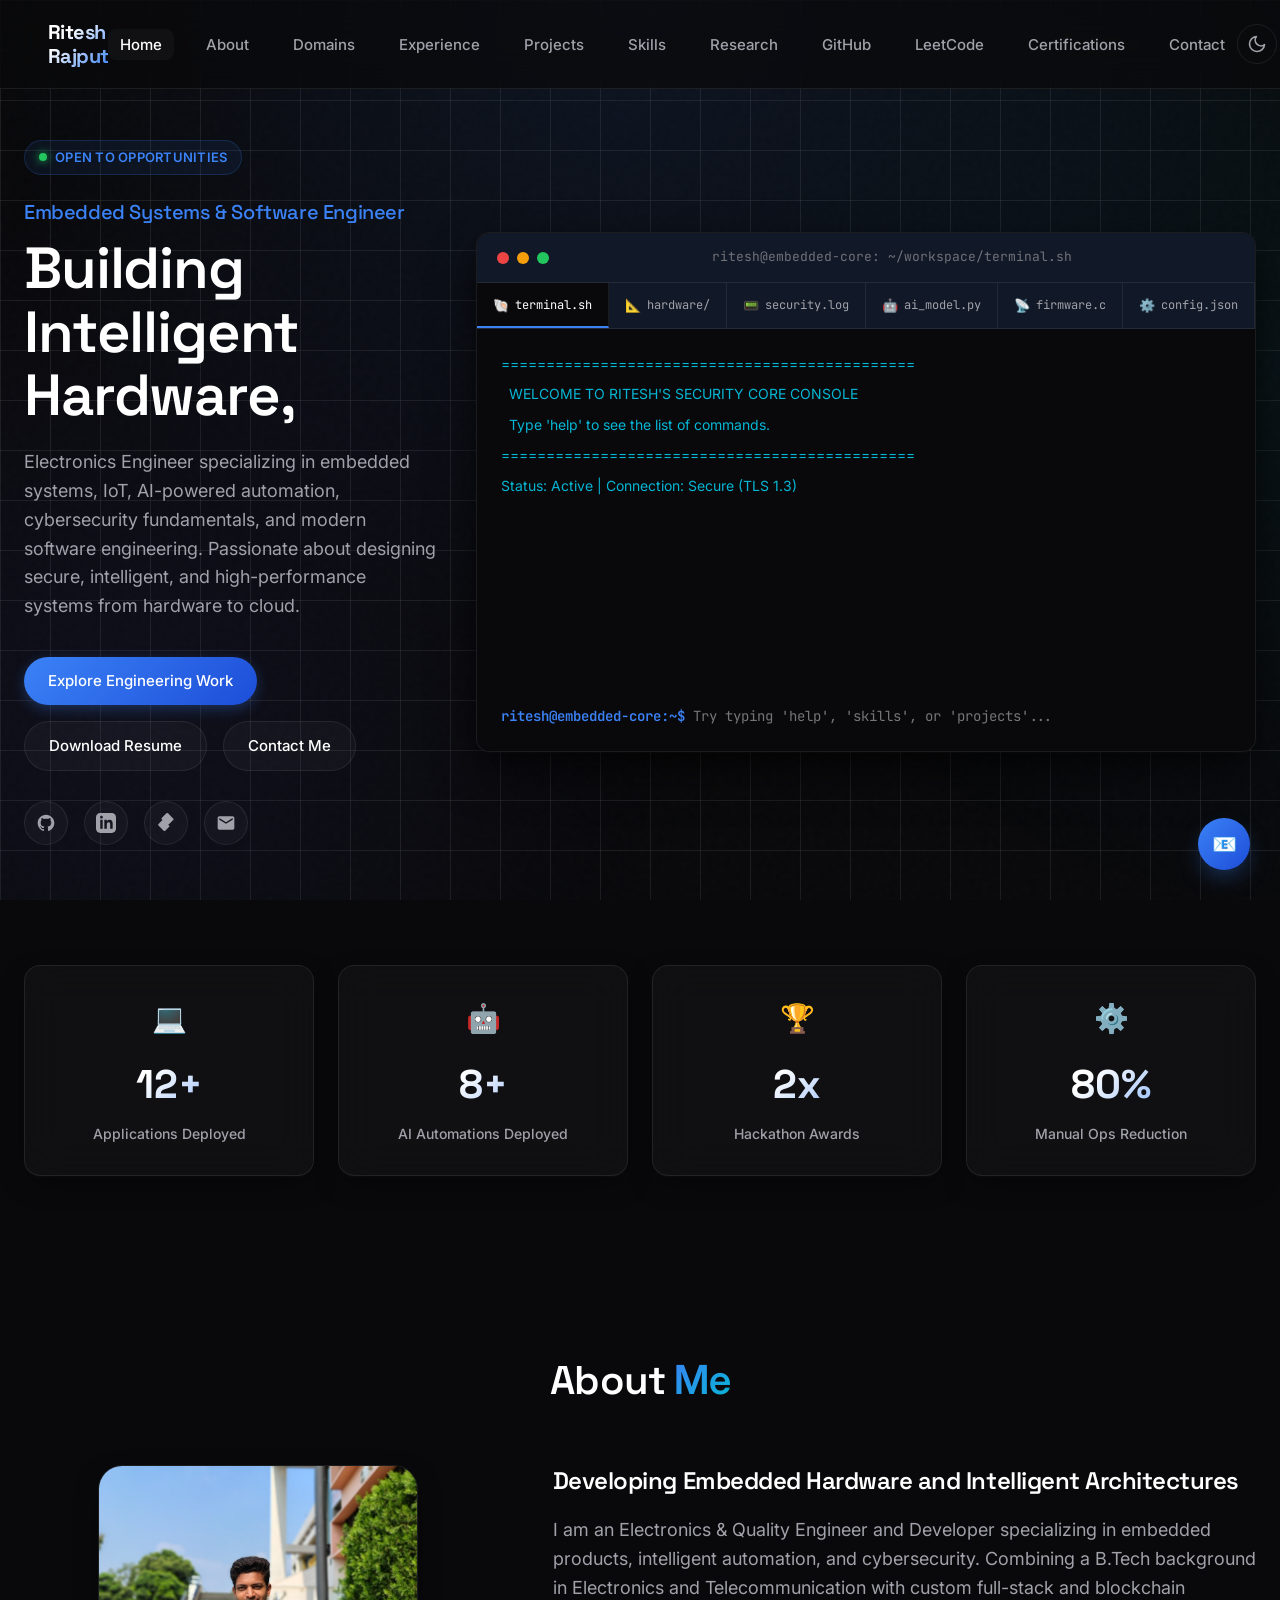
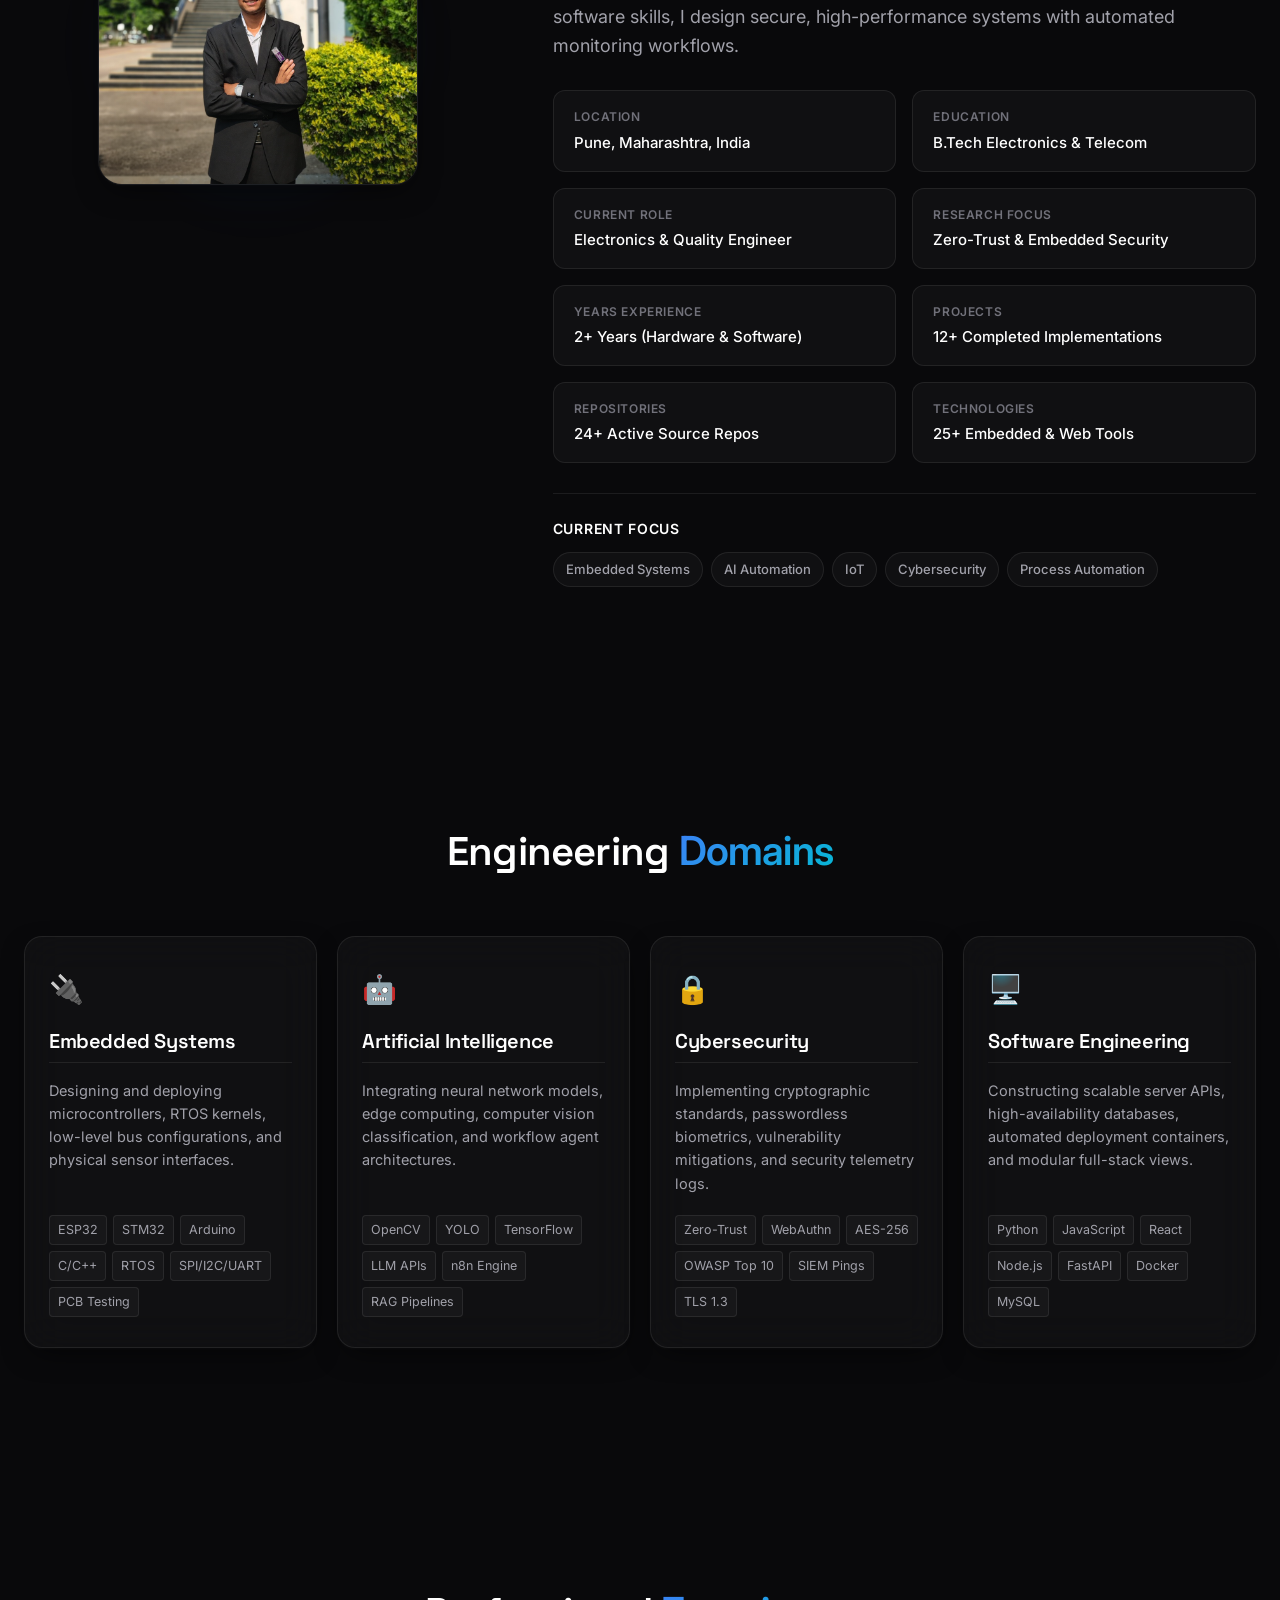
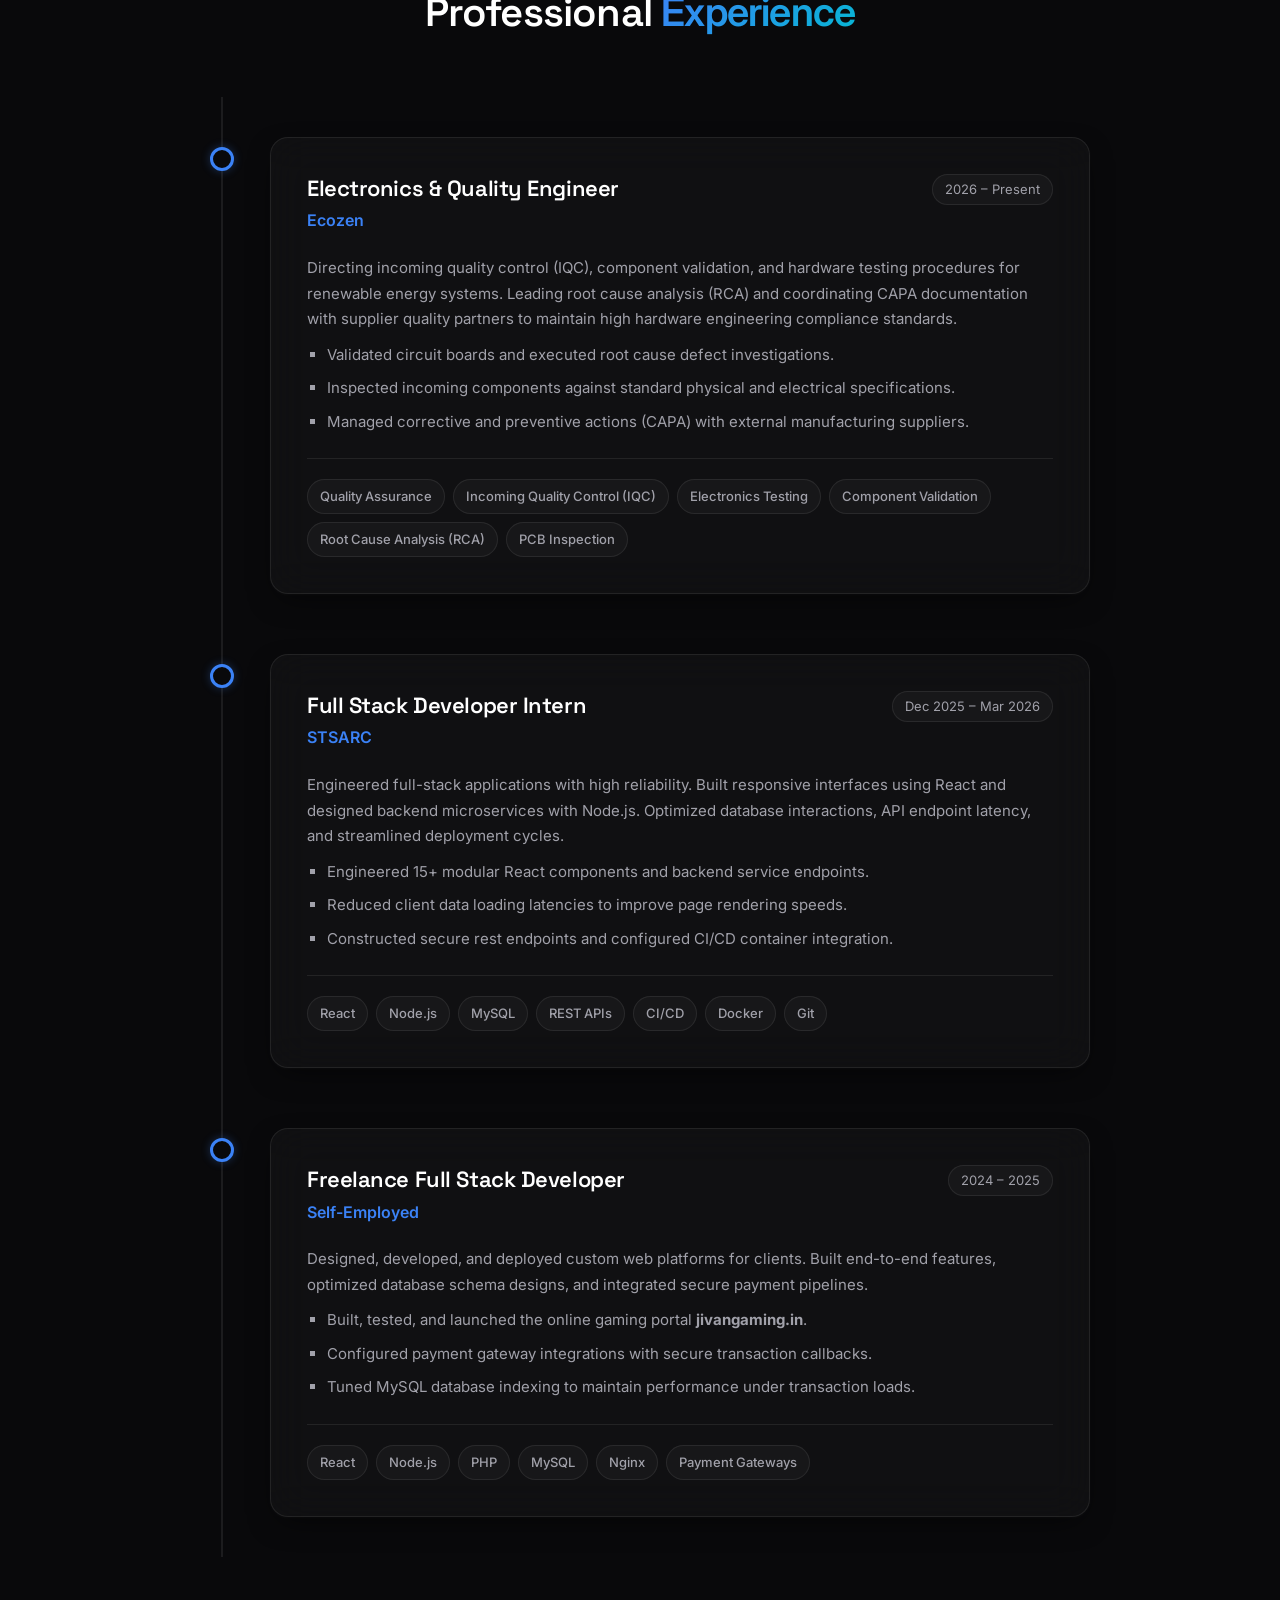
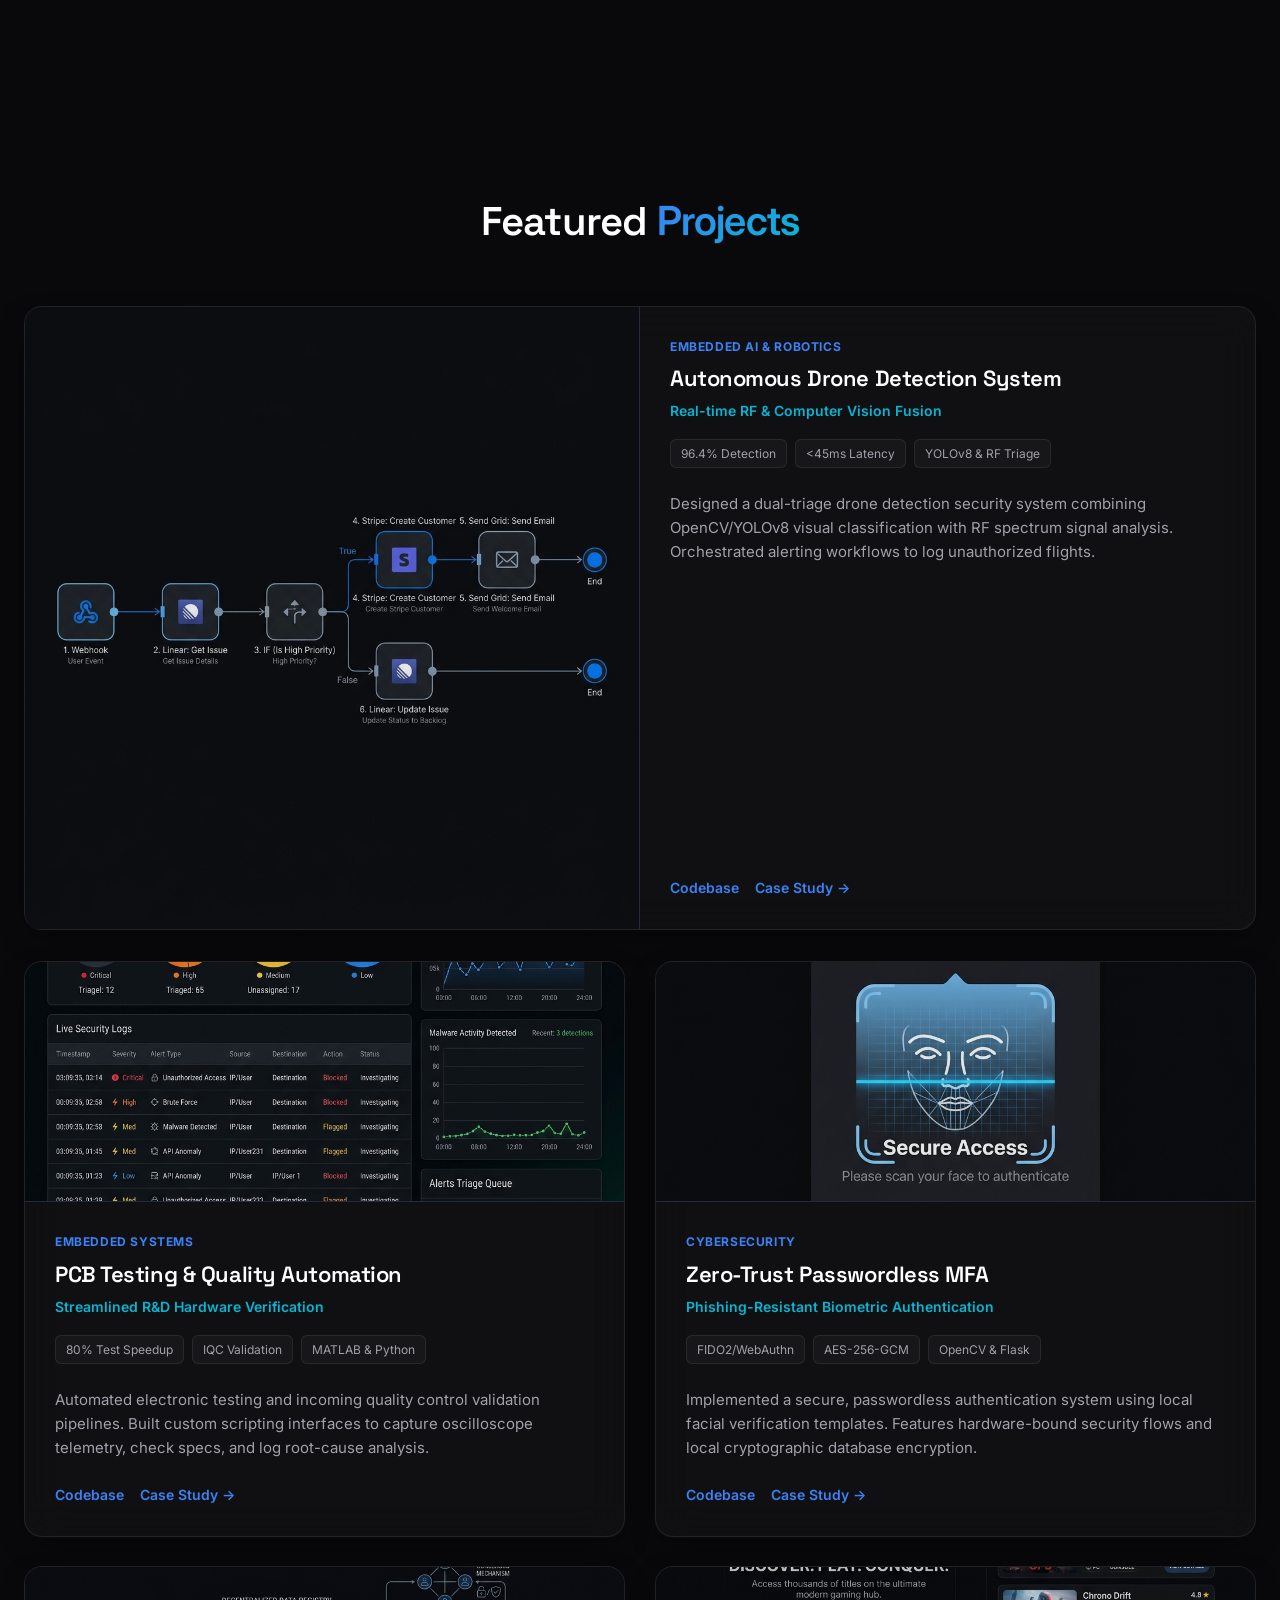
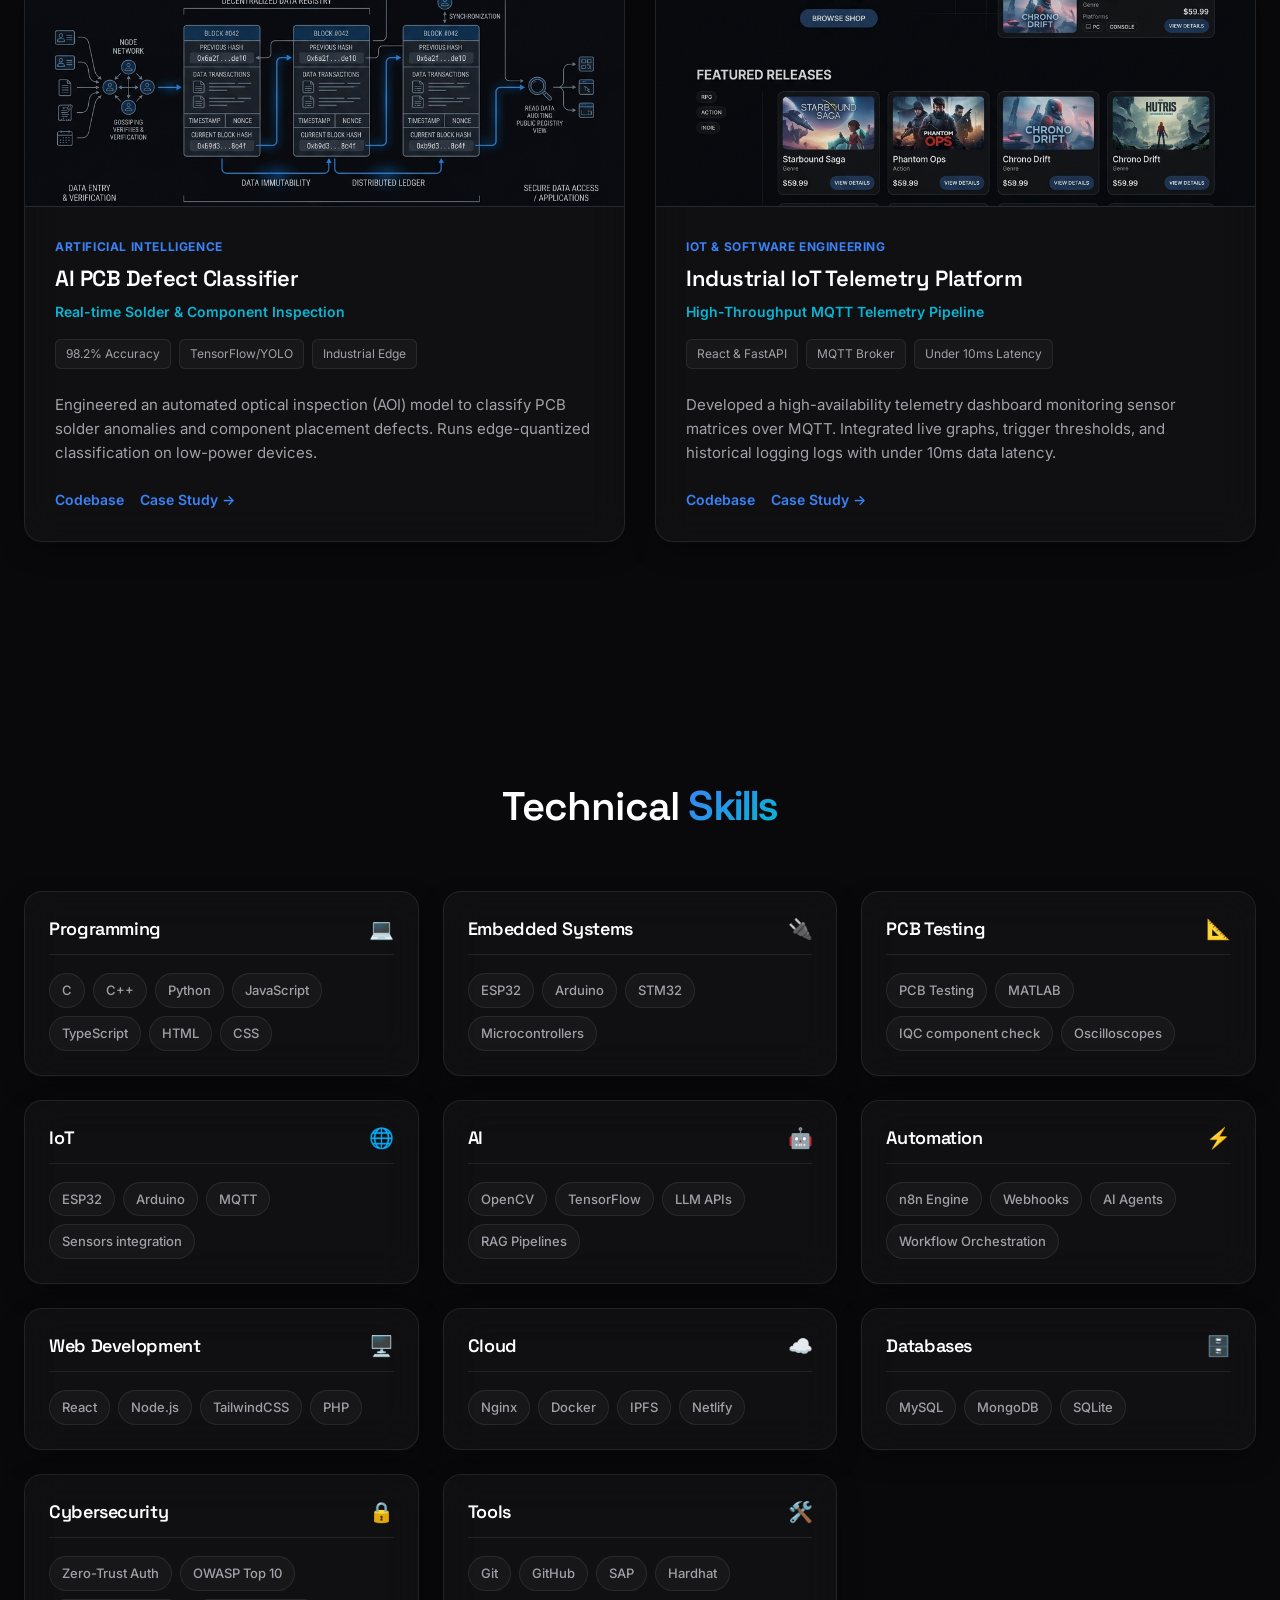
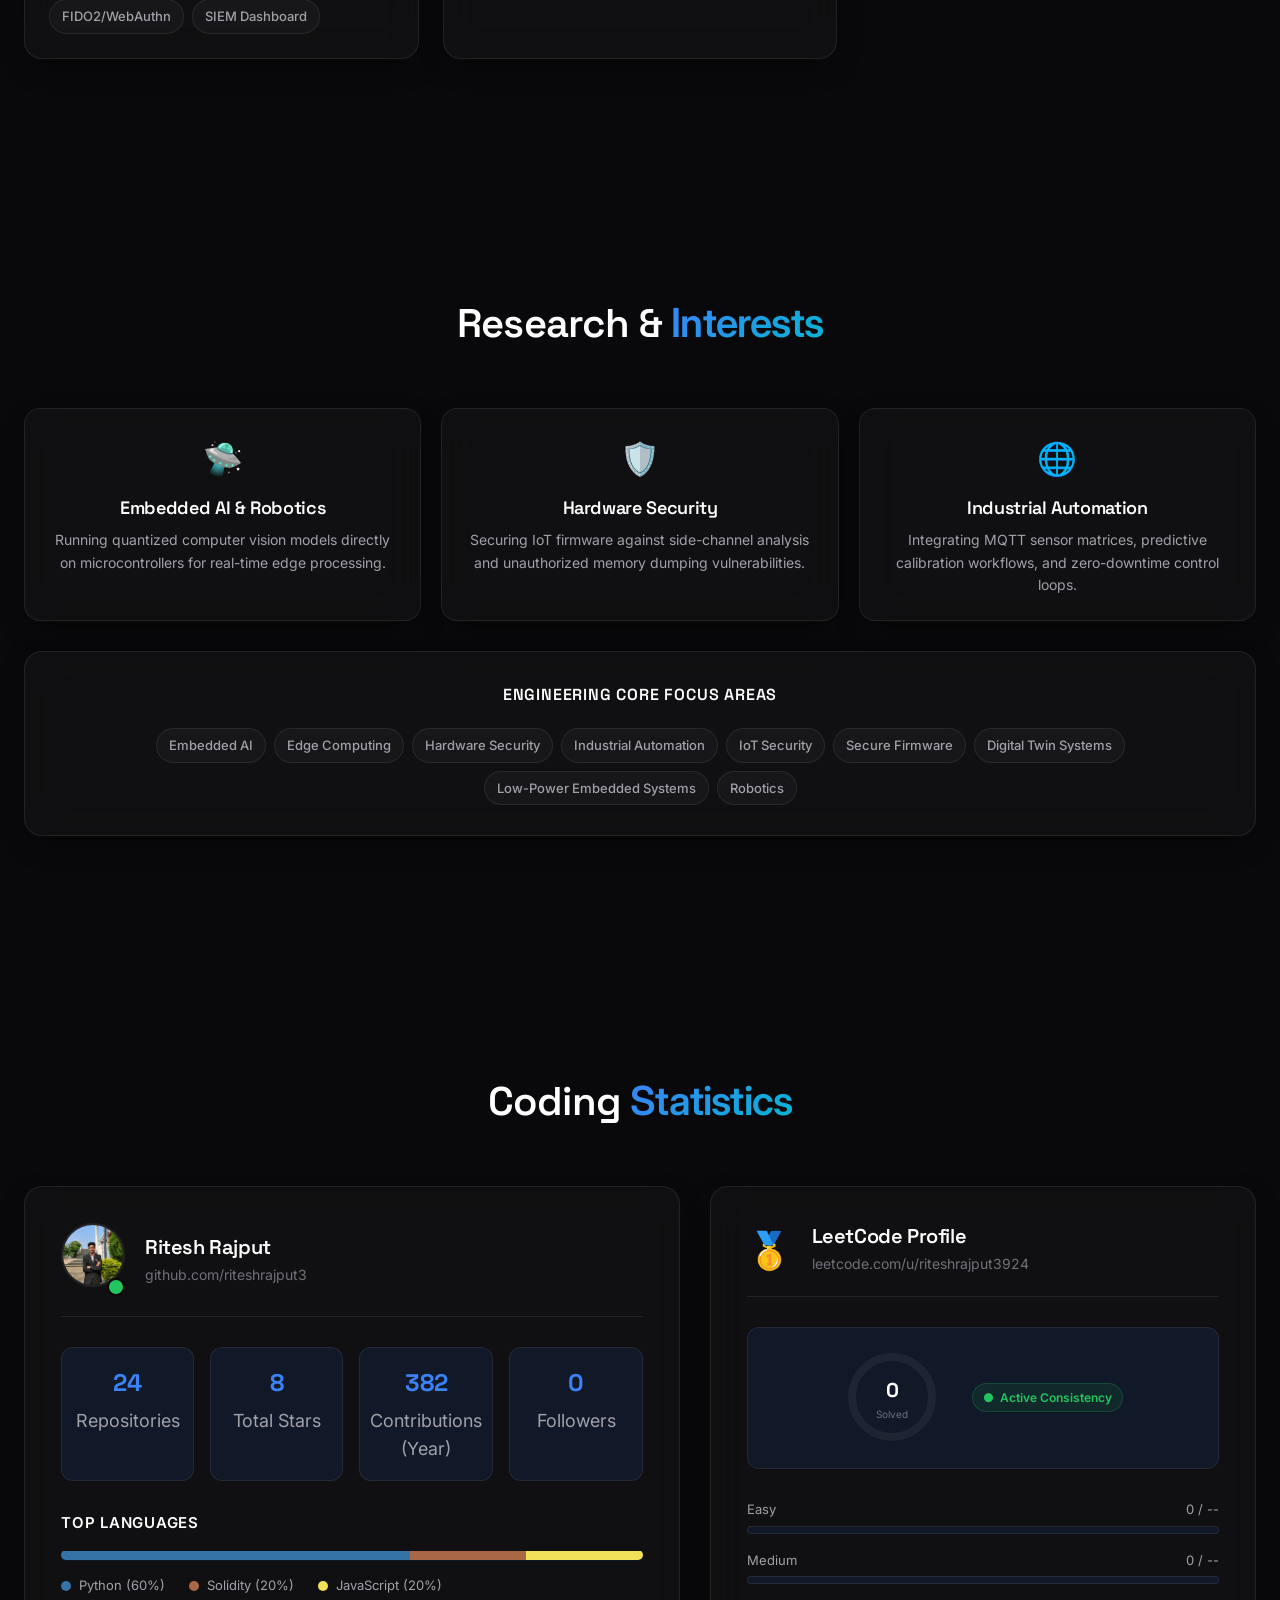
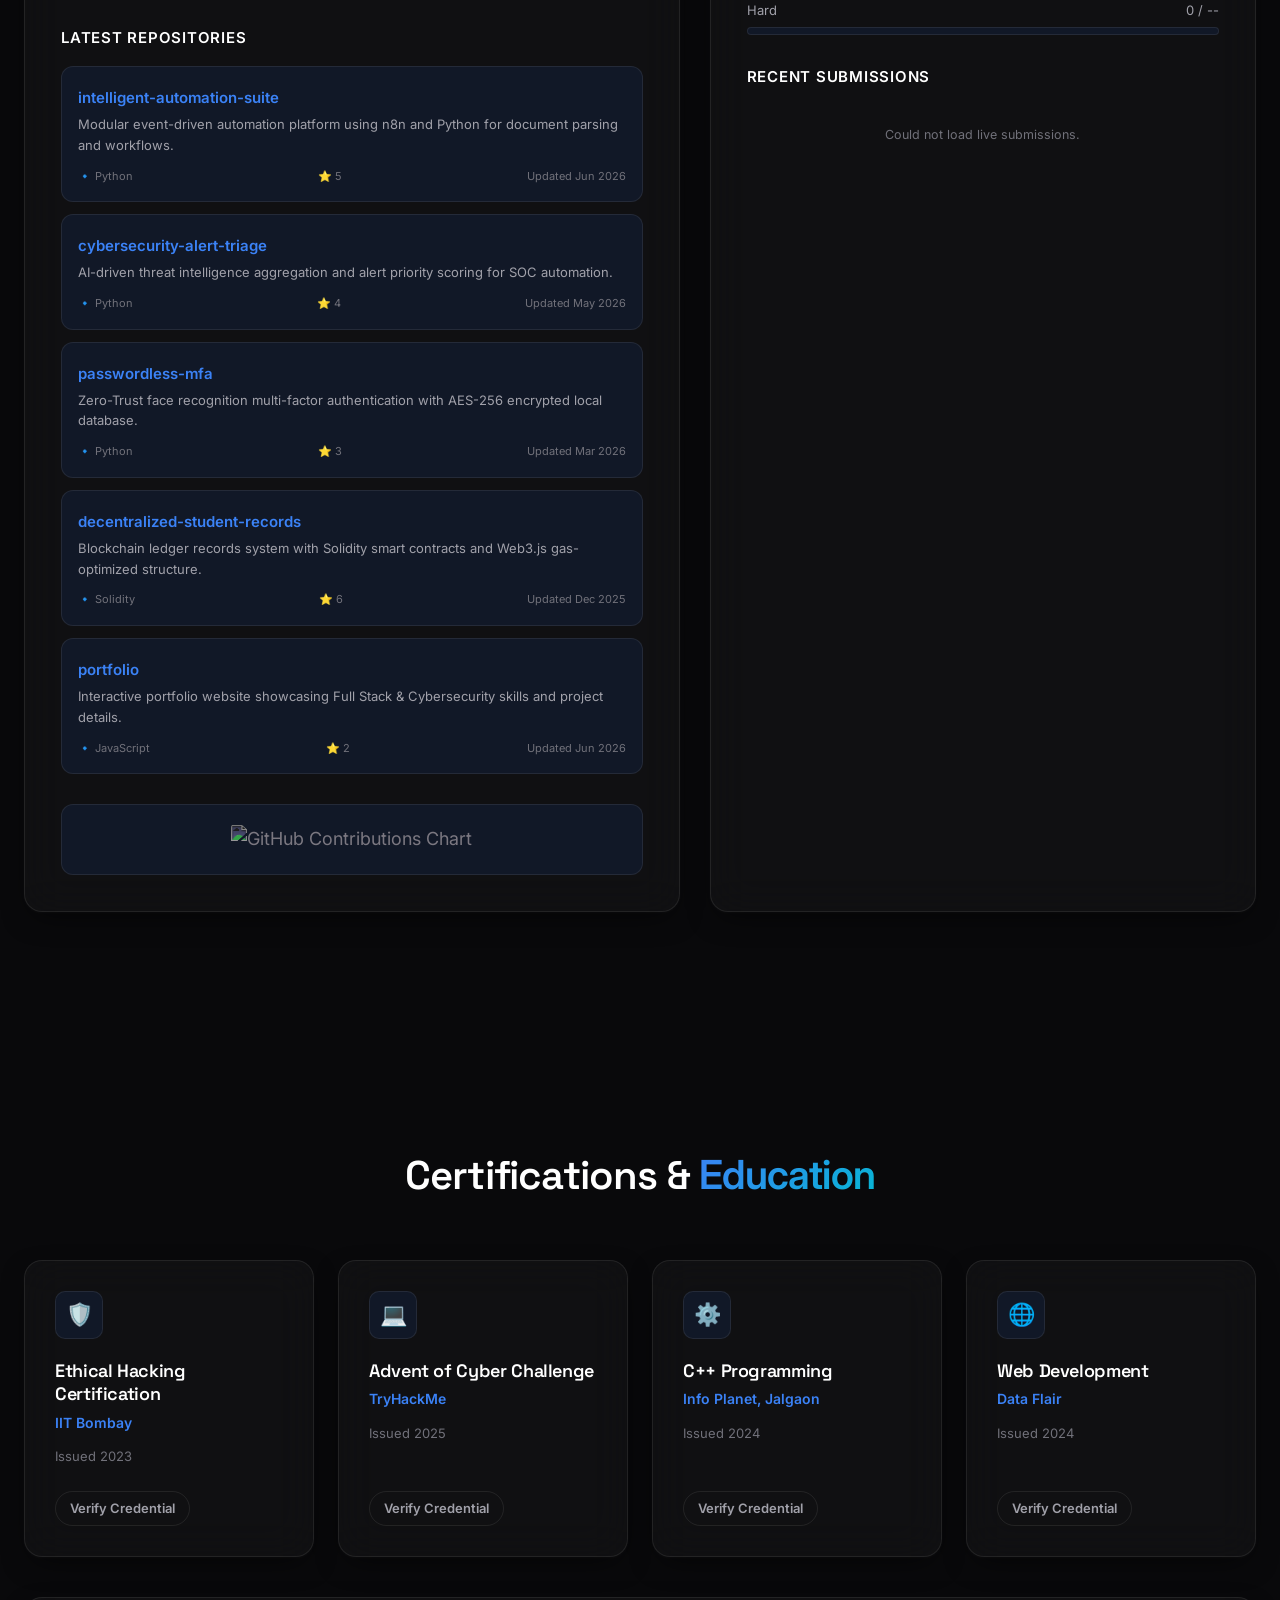
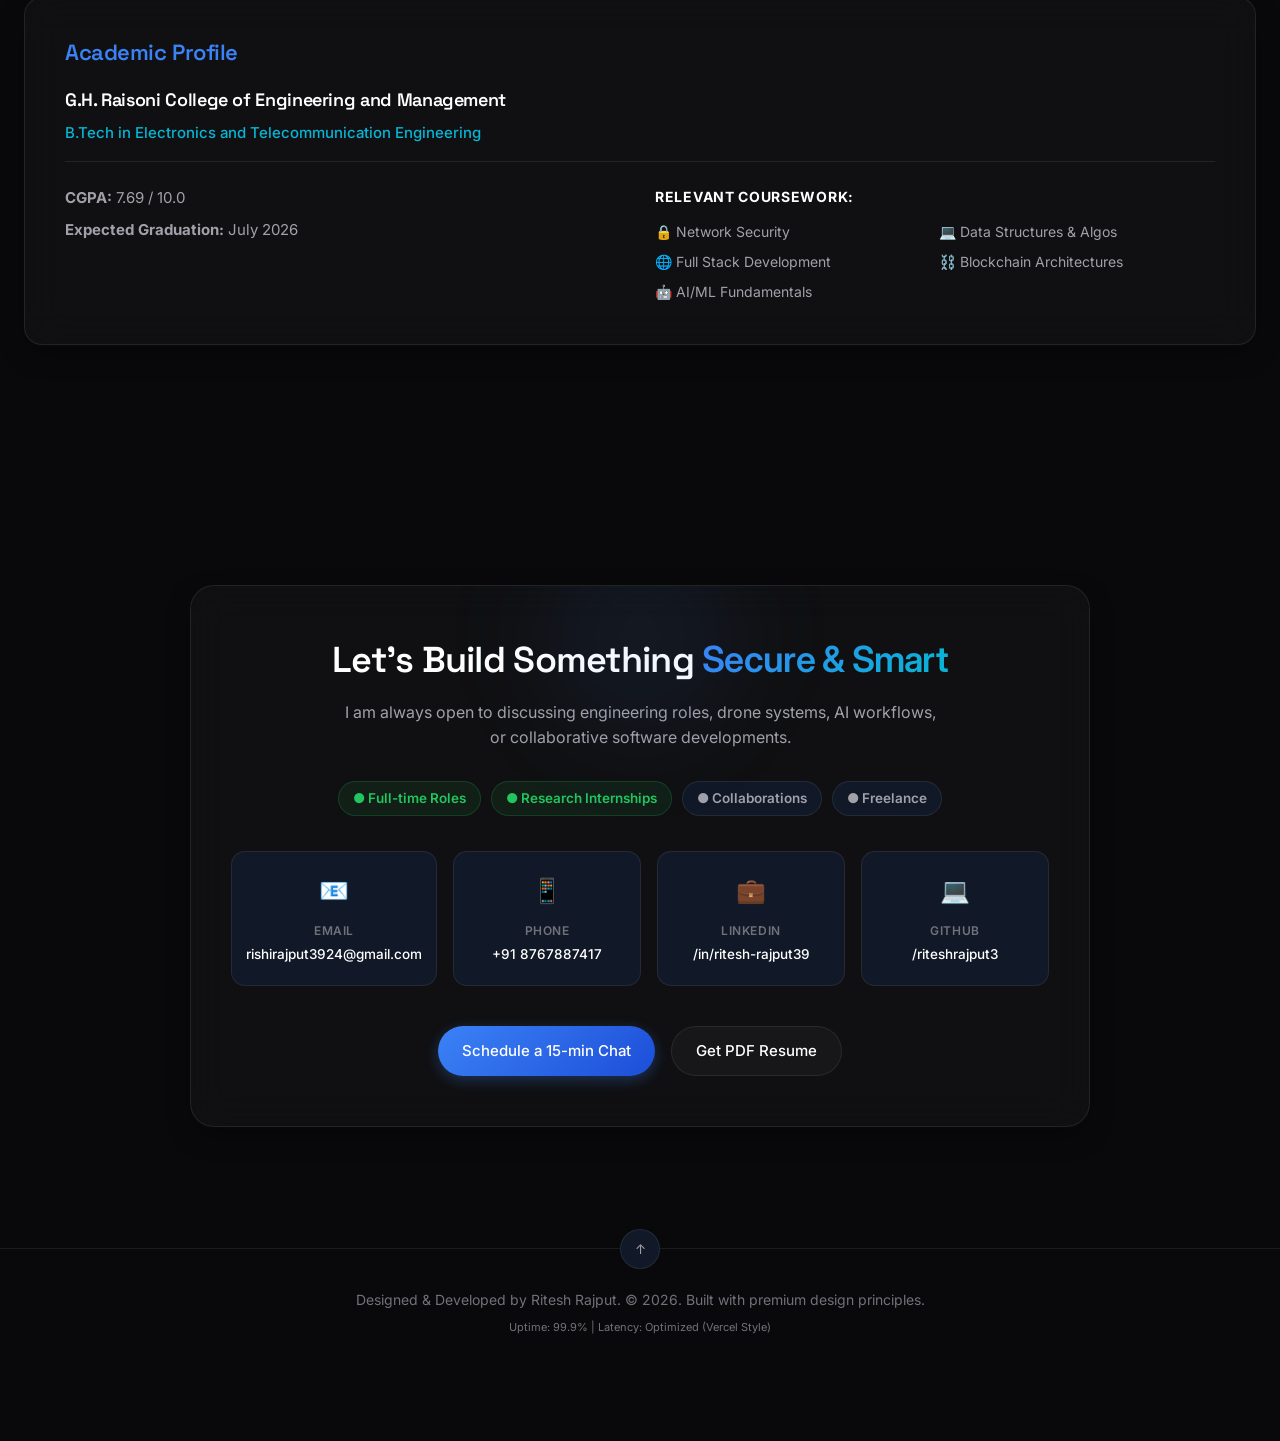
==== commit 8816dd25: "Update resume to Cv@Ritesh_Rajput.pdf and related references" ====
--- a/index.html
+++ b/index.html
@@ -19,9 +19,11 @@
     <ul id="nav-menu">
       <li><a href="#home" class="active">Home</a></li>
       <li><a href="#about">About</a></li>
+      <li><a href="#domains">Domains</a></li>
       <li><a href="#experience">Experience</a></li>
       <li><a href="#projects">Projects</a></li>
       <li><a href="#skills">Skills</a></li>
+      <li><a href="#research">Research</a></li>
       <li><a href="#developer-stats">GitHub</a></li>
       <li><a href="#leetcode-stats">LeetCode</a></li>
       <li><a href="#certifications">Certifications</a></li>
@@ -43,7 +45,7 @@
       </button>
       
       <!-- Resume Download CTA -->
-      <a href="assets/resume.pdf" download class="btn btn-secondary" style="padding: 8px 16px; font-size: 13.5px; border-radius: 6px;">
+      <a href="assets/Cv@Ritesh_Rajput.pdf" download class="btn btn-secondary" style="padding: 8px 16px; font-size: 13.5px; border-radius: 6px;">
         Resume
       </a>
       
@@ -60,18 +62,18 @@
   <section class="hero" id="home">
     <div class="hero-content reveal-element">
       <div class="hero-badge">Open to Opportunities</div>
-      <h3>Hello, I'm Ritesh Rajput</h3>
+      <h3>Embedded Systems & Software Engineer</h3>
       <h1>
-        Building Secure, Intelligent<br>
+        Building Intelligent Hardware,<br>
         <span class="hero-title-gradient" id="typing"></span>
       </h1>
       <p class="hero-description">
-        I develop embedded products, intelligent automation, and scalable software solutions. Combining electronic quality engineering with robust software design to create secure IoT, robotic, and full-stack architectures.
+        Electronics Engineer specializing in embedded systems, IoT, AI-powered automation, cybersecurity fundamentals, and modern software engineering. Passionate about designing secure, intelligent, and high-performance systems from hardware to cloud.
       </p>
       
       <div class="hero-ctas">
-        <a href="#projects" class="btn btn-primary">View Projects</a>
-        <a href="assets/resume.pdf" download class="btn btn-secondary">
+        <a href="#projects" class="btn btn-primary">Explore Engineering Work</a>
+        <a href="assets/Cv@Ritesh_Rajput.pdf" download class="btn btn-secondary">
           Download Resume
         </a>
         <a href="#contact" class="btn btn-secondary">Contact Me</a>
@@ -110,8 +112,17 @@
           <div class="workspace-tab active" data-tab="terminal" id="tab-terminal">
             <span class="workspace-tab-icon">🐚</span> terminal.sh
           </div>
+          <div class="workspace-tab" data-tab="hardware" id="tab-hardware">
+            <span class="workspace-tab-icon">📐</span> hardware/
+          </div>
+          <div class="workspace-tab" data-tab="security" id="tab-security">
+            <span class="workspace-tab-icon">📟</span> security.log
+          </div>
           <div class="workspace-tab" data-tab="chat" id="tab-chat">
-            <span class="workspace-tab-icon">🤖</span> ask_ai.py
+            <span class="workspace-tab-icon">🤖</span> ai_model.py
+          </div>
+          <div class="workspace-tab" data-tab="firmware" id="tab-firmware">
+            <span class="workspace-tab-icon">📡</span> firmware.c
           </div>
           <div class="workspace-tab" data-tab="config" id="tab-config">
             <span class="workspace-tab-icon">⚙️</span> config.json
@@ -130,17 +141,51 @@
             </div>
           </div>
           
+          <!-- Hardware Diagram Panel -->
+          <div class="workspace-panel" id="panel-hardware">
+            <div id="hardware-view">
+              <pre class="hardware-schematic">
++-------------------------------------------------------------+
+|                     SYSTEM BLOCK DIAGRAM                    |
+|                                                             |
+|  +-------------------+       I2C      +------------------+  |
+|  |     MPU-6050      | <------------> |  ESP32 MCU Core  |  |
+|  |   IMU Sensor      |                |  (Dual-core @    |  |
+|  +-------------------+                |   240MHz, RTOS)  |  |
+|                                       +------------------+  |
+|  +-------------------+       SPI               |            |
+|  |    RF Transceiver | <------------>          |            |
+|  |    (LoRa/FSK)     |                         | SPI        |
+|  +-------------------+                         v            |
+|                                       +------------------+  |
+|  +-------------------+     SPI/GPIO   |  MicroSD Logger  |  |
+|  |  W5500 Ethernet   | <------------> |  (Telemetry Log) |  |
+|  +-------------------+                +------------------+  |
+|                                                             |
++-------------------------------------------------------------+
+|  Power: 3.3V LDO | Signal Isolation | ESD Protection Array  |
++-------------------------------------------------------------+</pre>
+            </div>
+          </div>
+          
+          <!-- Security Log Panel -->
+          <div class="workspace-panel" id="panel-security-log">
+            <div id="security-log">
+              <!-- Logs will scroll dynamically here -->
+            </div>
+          </div>
+          
           <!-- Chatbot Panel -->
           <div class="workspace-panel" id="panel-chat">
             <div id="chat-window">
               <div class="chat-bubble bot">
-                Hi! I'm Ritesh's automated assistant. Ask me about my projects, skills, drone club, or how to get in touch.
+                Hi! I'm Ritesh's automated assistant. Ask me about my drone detection project, PCB automation, firmware drivers, or how to get in touch.
               </div>
             </div>
             
             <div class="chatbot-chips-container" id="chat-chips">
-              <span class="chat-chip" onclick="sendChipText('Tell me about your n8n automation project')">n8n Automation</span>
-              <span class="chat-chip" onclick="sendChipText('What did you build for GHR Hack 2.0?')">GHR Hack 2.0</span>
+              <span class="chat-chip" onclick="sendChipText('Tell me about your Drone Detection project')">Drone Detection</span>
+              <span class="chat-chip" onclick="sendChipText('What is the PCB Testing Automation project?')">PCB Automation</span>
               <span class="chat-chip" onclick="sendChipText('What was your internship role at STSARC?')">STSARC Internship</span>
               <span class="chat-chip" onclick="sendChipText('Show your contact details')">Contact Details</span>
             </div>
@@ -148,6 +193,38 @@
             <div class="chatbot-input-area">
               <input type="text" id="chat-input" placeholder="Ask about projects, skills, experience...">
               <button onclick="sendMessage()" aria-label="Send Message">Send</button>
+            </div>
+          </div>
+          
+          <!-- Firmware Panel -->
+          <div class="workspace-panel" id="panel-firmware">
+            <div id="firmware-view">
+              <pre><code><span class="code-comment">// ESP32 firmware driver polling sensor registers via SPI</span>
+<span class="code-keyword">#include</span> <span class="code-string">&lt;SPI.h&gt;</span>
+<span class="code-keyword">#define</span> REG_SENSOR_DATA 0x42
+<span class="code-keyword">#define</span> PIN_CS 15
+
+<span class="code-type">void</span> setup() {
+  SPI.begin();
+  pinMode(PIN_CS, OUTPUT);
+  digitalWrite(PIN_CS, HIGH);
+  Serial.begin(115200);
+}
+
+<span class="code-type">uint16_t</span> readSensor() {
+  digitalWrite(PIN_CS, LOW);
+  SPI.transfer(REG_SENSOR_DATA);
+  <span class="code-type">uint8_t</span> high = SPI.transfer(0x00);
+  <span class="code-type">uint8_t</span> low = SPI.transfer(0x00);
+  digitalWrite(PIN_CS, HIGH);
+  <span class="code-keyword">return</span> (high &lt;&lt; 8) | low;
+}
+
+<span class="code-type">void</span> loop() {
+  <span class="code-type">uint16_t</span> val = readSensor();
+  Serial.printf(<span class="code-string">"Sensor Value: %d\n"</span>, val);
+  delay(100);
+}</code></pre>
             </div>
           </div>
           
@@ -229,31 +306,122 @@
           I am an Electronics & Quality Engineer and Developer specializing in embedded products, intelligent automation, and cybersecurity. Combining a B.Tech background in Electronics and Telecommunication with custom full-stack and blockchain software skills, I design secure, high-performance systems with automated monitoring workflows.
         </p>
         
-        <ul class="about-details">
-          <li><strong>Location:</strong> Pune, India</li>
-          <li><strong>Degree:</strong> B.Tech in Electronics & Telecom (Expected 2026)</li>
-          <li><strong>Drone Club:</strong> President (GHCEM • 2024 - 2025)</li>
-          <li><strong>Research Focus:</strong> Zero-Trust Hardware & Software Security</li>
+        <div class="about-info-grid">
+          <div class="about-info-card">
+            <div class="about-info-title">Location</div>
+            <div class="about-info-val">Pune, Maharashtra, India</div>
+          </div>
+          <div class="about-info-card">
+            <div class="about-info-title">Education</div>
+            <div class="about-info-val">B.Tech Electronics & Telecom</div>
+          </div>
+          <div class="about-info-card">
+            <div class="about-info-title">Current Role</div>
+            <div class="about-info-val">Electronics & Quality Engineer</div>
+          </div>
+          <div class="about-info-card">
+            <div class="about-info-title">Research Focus</div>
+            <div class="about-info-val">Zero-Trust & Embedded Security</div>
+          </div>
+          <div class="about-info-card">
+            <div class="about-info-title">Years Experience</div>
+            <div class="about-info-val">2+ Years (Hardware & Software)</div>
+          </div>
+          <div class="about-info-card">
+            <div class="about-info-title">Projects</div>
+            <div class="about-info-val">12+ Completed Implementations</div>
+          </div>
+          <div class="about-info-card">
+            <div class="about-info-title">Repositories</div>
+            <div class="about-info-val">24+ Active Source Repos</div>
+          </div>
+          <div class="about-info-card">
+            <div class="about-info-title">Technologies</div>
+            <div class="about-info-val">25+ Embedded & Web Tools</div>
+          </div>
+        </div>
+
+        <div class="about-focus-section">
+          <div class="about-focus-title">Current Focus</div>
+          <div class="focus-badges">
+            <span class="skill-badge">Embedded Systems</span>
+            <span class="skill-badge">AI Automation</span>
+            <span class="skill-badge">IoT</span>
+            <span class="skill-badge">Cybersecurity</span>
+            <span class="skill-badge">Process Automation</span>
+          </div>
+        </div>
+      </div>
+    </div>
+  </section>
+
+  <!-- ENGINEERING DOMAINS SECTION -->
+  <section id="domains">
+    <div class="section-title reveal-element">
+      <h2>Engineering <span>Domains</span></h2>
+    </div>
+    
+    <div class="domains-grid reveal-element">
+      <!-- Domain 1 -->
+      <div class="domain-card glass-card">
+        <span class="domain-card-icon">🔌</span>
+        <h3>Embedded Systems</h3>
+        <p style="font-size: 14.5px; color: var(--text-sec); margin-bottom: 20px;">Designing and deploying microcontrollers, RTOS kernels, low-level bus configurations, and physical sensor interfaces.</p>
+        <ul class="domain-list">
+          <li class="domain-badge">ESP32</li>
+          <li class="domain-badge">STM32</li>
+          <li class="domain-badge">Arduino</li>
+          <li class="domain-badge">C/C++</li>
+          <li class="domain-badge">RTOS</li>
+          <li class="domain-badge">SPI/I2C/UART</li>
+          <li class="domain-badge">PCB Testing</li>
         </ul>
-        
-        <div class="about-stats">
-          <div class="about-stat-box glass-card">
-            <div class="about-stat-num">2+</div>
-            <div class="about-stat-label">Years Exp</div>
-          </div>
-          <div class="about-stat-box glass-card">
-            <div class="about-stat-num">12+</div>
-            <div class="about-stat-label">Projects</div>
-          </div>
-          <div class="about-stat-box glass-card">
-            <div class="about-stat-num">24+</div>
-            <div class="about-stat-label">GitHub Repos</div>
-          </div>
-          <div class="about-stat-box glass-card">
-            <div class="about-stat-num">25+</div>
-            <div class="about-stat-label">Technologies</div>
-          </div>
-        </div>
+      </div>
+      
+      <!-- Domain 2 -->
+      <div class="domain-card glass-card">
+        <span class="domain-card-icon">🤖</span>
+        <h3>Artificial Intelligence</h3>
+        <p style="font-size: 14.5px; color: var(--text-sec); margin-bottom: 20px;">Integrating neural network models, edge computing, computer vision classification, and workflow agent architectures.</p>
+        <ul class="domain-list">
+          <li class="domain-badge">OpenCV</li>
+          <li class="domain-badge">YOLO</li>
+          <li class="domain-badge">TensorFlow</li>
+          <li class="domain-badge">LLM APIs</li>
+          <li class="domain-badge">n8n Engine</li>
+          <li class="domain-badge">RAG Pipelines</li>
+        </ul>
+      </div>
+      
+      <!-- Domain 3 -->
+      <div class="domain-card glass-card">
+        <span class="domain-card-icon">🔒</span>
+        <h3>Cybersecurity</h3>
+        <p style="font-size: 14.5px; color: var(--text-sec); margin-bottom: 20px;">Implementing cryptographic standards, passwordless biometrics, vulnerability mitigations, and security telemetry logs.</p>
+        <ul class="domain-list">
+          <li class="domain-badge">Zero-Trust</li>
+          <li class="domain-badge">WebAuthn</li>
+          <li class="domain-badge">AES-256</li>
+          <li class="domain-badge">OWASP Top 10</li>
+          <li class="domain-badge">SIEM Pings</li>
+          <li class="domain-badge">TLS 1.3</li>
+        </ul>
+      </div>
+      
+      <!-- Domain 4 -->
+      <div class="domain-card glass-card">
+        <span class="domain-card-icon">🖥️</span>
+        <h3>Software Engineering</h3>
+        <p style="font-size: 14.5px; color: var(--text-sec); margin-bottom: 20px;">Constructing scalable server APIs, high-availability databases, automated deployment containers, and modular full-stack views.</p>
+        <ul class="domain-list">
+          <li class="domain-badge">Python</li>
+          <li class="domain-badge">JavaScript</li>
+          <li class="domain-badge">React</li>
+          <li class="domain-badge">Node.js</li>
+          <li class="domain-badge">FastAPI</li>
+          <li class="domain-badge">Docker</li>
+          <li class="domain-badge">MySQL</li>
+        </ul>
       </div>
     </div>
   </section>
@@ -374,23 +542,23 @@
       <!-- Project 1 (Featured - Large span) -->
       <div class="project-card featured glass-card">
         <div class="project-img-wrapper">
-          <img src="assets/projects/automation-suite.png" alt="Automation Suite" class="project-img">
+          <img src="assets/projects/automation-suite.png" alt="Autonomous Drone Detection System" class="project-img">
         </div>
         <div class="project-content">
-          <span class="project-tag">AI & Automation</span>
-          <h3 class="project-title">Intelligent Business Process Automation</h3>
-          <div class="project-tagline">80% Operational Effort Reduction</div>
+          <span class="project-tag">Embedded AI & Robotics</span>
+          <h3 class="project-title">Autonomous Drone Detection System</h3>
+          <div class="project-tagline">Real-time RF & Computer Vision Fusion</div>
           <div class="project-metrics">
-            <span class="metric-tag">8 Workflows</span>
-            <span class="metric-tag">92% Routing Accuracy</span>
-            <span class="metric-tag">n8n Engine</span>
+            <span class="metric-tag">96.4% Detection</span>
+            <span class="metric-tag">&lt;45ms Latency</span>
+            <span class="metric-tag">YOLOv8 & RF Triage</span>
           </div>
           <p class="project-desc">
-            Architected a modular, event-driven automation platform using n8n and Python, orchestrating lead capture, document processing, and multi-channel notifications. Integrated OpenAI APIs for intelligent classification and analysis.
+            Designed a dual-triage drone detection security system combining OpenCV/YOLOv8 visual classification with RF spectrum signal analysis. Orchestrated alerting workflows to log unauthorized flights.
           </p>
           <div class="project-links">
             <a href="https://github.com/riteshrajput3" target="_blank" class="project-link-btn">Codebase</a>
-            <a href="projects.html#automation-suite" class="project-link-btn">Case Study →</a>
+            <a href="projects.html#drone-detection" class="project-link-btn">Case Study →</a>
           </div>
         </div>
       </div>
@@ -398,23 +566,23 @@
       <!-- Project 2 -->
       <div class="project-card glass-card">
         <div class="project-img-wrapper">
-          <img src="assets/projects/cyber-workflows.png" alt="Cybersecurity Workflows" class="project-img">
+          <img src="assets/projects/cyber-workflows.png" alt="PCB Testing & Quality Automation" class="project-img">
         </div>
         <div class="project-content">
-          <span class="project-tag">Cybersecurity</span>
-          <h3 class="project-title">AI-Powered Threat Intel Automation</h3>
-          <div class="project-tagline">70% Faster Threat Response</div>
+          <span class="project-tag">Embedded Systems</span>
+          <h3 class="project-title">PCB Testing & Quality Automation</h3>
+          <div class="project-tagline">Streamlined R&D Hardware Verification</div>
           <div class="project-metrics">
-            <span class="metric-tag">5+ Data Feeds</span>
-            <span class="metric-tag">70% MTTR Reduction</span>
-            <span class="metric-tag">SecOps Pipeline</span>
+            <span class="metric-tag">80% Test Speedup</span>
+            <span class="metric-tag">IQC Validation</span>
+            <span class="metric-tag">MATLAB & Python</span>
           </div>
           <p class="project-desc">
-            Built automated threat intelligence and triage pipelines using n8n, Python, and agentic workflows. Orchestrates log ingestion, priority alert routing, and CVE parsing with SIEM databases.
+            Automated electronic testing and incoming quality control validation pipelines. Built custom scripting interfaces to capture oscilloscope telemetry, check specs, and log root-cause analysis.
           </p>
           <div class="project-links">
             <a href="https://github.com/riteshrajput3" target="_blank" class="project-link-btn">Codebase</a>
-            <a href="projects.html#cyber-workflows" class="project-link-btn">Case Study →</a>
+            <a href="projects.html#pcb-automation" class="project-link-btn">Case Study →</a>
           </div>
         </div>
       </div>
@@ -422,23 +590,23 @@
       <!-- Project 3 -->
       <div class="project-card glass-card">
         <div class="project-img-wrapper">
-          <img src="assets/projects/mfa-system.png" alt="MFA System" class="project-img">
+          <img src="assets/projects/mfa-system.png" alt="Zero-Trust Passwordless MFA" class="project-img">
         </div>
         <div class="project-content">
-          <span class="project-tag">Security & Biometrics</span>
-          <h3 class="project-title">Passwordless Facial MFA System</h3>
-          <div class="project-tagline">3rd Prize, GHR Hack 2.0 (2026)</div>
+          <span class="project-tag">Cybersecurity</span>
+          <h3 class="project-title">Zero-Trust Passwordless MFA</h3>
+          <div class="project-tagline">Phishing-Resistant Biometric Authentication</div>
           <div class="project-metrics">
-            <span class="metric-tag">AES-256 Storage</span>
-            <span class="metric-tag">Zero-Trust Auth</span>
+            <span class="metric-tag">FIDO2/WebAuthn</span>
+            <span class="metric-tag">AES-256-GCM</span>
             <span class="metric-tag">OpenCV & Flask</span>
           </div>
           <p class="project-desc">
-            Designed a phishing-resistant biometric authentication system that eliminates passwords. Implemented secure facial template matching with OpenCV, secured with local AES-256 encryption.
+            Implemented a secure, passwordless authentication system using local facial verification templates. Features hardware-bound security flows and local cryptographic database encryption.
           </p>
           <div class="project-links">
             <a href="https://github.com/riteshrajput3" target="_blank" class="project-link-btn">Codebase</a>
-            <a href="projects.html#mfa-system" class="project-link-btn">Case Study →</a>
+            <a href="projects.html#passwordless-auth" class="project-link-btn">Case Study →</a>
           </div>
         </div>
       </div>
@@ -446,23 +614,23 @@
       <!-- Project 4 -->
       <div class="project-card glass-card">
         <div class="project-img-wrapper">
-          <img src="assets/projects/blockchain-records.png" alt="Blockchain Student Records" class="project-img">
+          <img src="assets/projects/blockchain-records.png" alt="AI PCB Defect Classifier" class="project-img">
         </div>
         <div class="project-content">
-          <span class="project-tag">Blockchain & Web3</span>
-          <h3 class="project-title">Decentralized Academic Ledger</h3>
-          <div class="project-tagline">Runner-Up, GHR Hack 1.0 (2025)</div>
+          <span class="project-tag">Artificial Intelligence</span>
+          <h3 class="project-title">AI PCB Defect Classifier</h3>
+          <div class="project-tagline">Real-time Solder & Component Inspection</div>
           <div class="project-metrics">
-            <span class="metric-tag">Solidity</span>
-            <span class="metric-tag">IPFS Integration</span>
-            <span class="metric-tag">35% Gas Optimized</span>
+            <span class="metric-tag">98.2% Accuracy</span>
+            <span class="metric-tag">TensorFlow/YOLO</span>
+            <span class="metric-tag">Industrial Edge</span>
           </div>
           <p class="project-desc">
-            Developed a tamper-proof blockchain-based student records system using Ethereum smart contracts and IPFS. Optimized smart contract execution variables to reduce blockchain gas usage by 35%.
+            Engineered an automated optical inspection (AOI) model to classify PCB solder anomalies and component placement defects. Runs edge-quantized classification on low-power devices.
           </p>
           <div class="project-links">
             <a href="https://github.com/riteshrajput3" target="_blank" class="project-link-btn">Codebase</a>
-            <a href="projects.html#blockchain-records" class="project-link-btn">Case Study →</a>
+            <a href="projects.html#ai-vision" class="project-link-btn">Case Study →</a>
           </div>
         </div>
       </div>
@@ -470,23 +638,23 @@
       <!-- Project 5 -->
       <div class="project-card glass-card">
         <div class="project-img-wrapper">
-          <img src="assets/projects/jivan-gaming.png" alt="Jivan Gaming Platform" class="project-img">
+          <img src="assets/projects/jivan-gaming.png" alt="Industrial IoT Telemetry Platform" class="project-img">
         </div>
         <div class="project-content">
-          <span class="project-tag">Full Stack & Freelance</span>
-          <h3 class="project-title">Jivan Gaming (jivangaming.in)</h3>
-          <div class="project-tagline">Deployed Production Gaming Portal</div>
+          <span class="project-tag">IoT & Software Engineering</span>
+          <h3 class="project-title">Industrial IoT Telemetry Platform</h3>
+          <div class="project-tagline">High-Throughput MQTT Telemetry Pipeline</div>
           <div class="project-metrics">
-            <span class="metric-tag">React / Node.js</span>
-            <span class="metric-tag">MySQL Database</span>
-            <span class="metric-tag">Live Host</span>
+            <span class="metric-tag">React & FastAPI</span>
+            <span class="metric-tag">MQTT Broker</span>
+            <span class="metric-tag">Under 10ms Latency</span>
           </div>
           <p class="project-desc">
-            Designed, built, and launched a production web portal and game shop. Managed database integration, optimized page retrieval latency, and configured payment pipelines for secure user digital transactions.
+            Developed a high-availability telemetry dashboard monitoring sensor matrices over MQTT. Integrated live graphs, trigger thresholds, and historical logging logs with under 10ms data latency.
           </p>
           <div class="project-links">
-            <a href="https://jivangaming.in" target="_blank" class="project-link-btn">Live Portal</a>
-            <a href="projects.html#jivan-gaming" class="project-link-btn">Case Study →</a>
+            <a href="https://github.com/riteshrajput3" target="_blank" class="project-link-btn">Codebase</a>
+            <a href="projects.html#iot-monitoring" class="project-link-btn">Case Study →</a>
           </div>
         </div>
       </div>
@@ -625,6 +793,52 @@
     </div>
   </section>
 
+  <!-- RESEARCH & INTERESTS SECTION -->
+  <section id="research">
+    <div class="section-title reveal-element">
+      <h2>Research & <span>Interests</span></h2>
+    </div>
+    
+    <div class="research-grid reveal-element">
+      <!-- Research 1 -->
+      <div class="research-card glass-card">
+        <span class="research-icon">🛸</span>
+        <h3 class="research-title">Embedded AI & Robotics</h3>
+        <p style="font-size: 14px; color: var(--text-sec); margin-top: 10px;">Running quantized computer vision models directly on microcontrollers for real-time edge processing.</p>
+      </div>
+      
+      <!-- Research 2 -->
+      <div class="research-card glass-card">
+        <span class="research-icon">🛡️</span>
+        <h3 class="research-title">Hardware Security</h3>
+        <p style="font-size: 14px; color: var(--text-sec); margin-top: 10px;">Securing IoT firmware against side-channel analysis and unauthorized memory dumping vulnerabilities.</p>
+      </div>
+      
+      <!-- Research 3 -->
+      <div class="research-card glass-card">
+        <span class="research-icon">🌐</span>
+        <h3 class="research-title">Industrial Automation</h3>
+        <p style="font-size: 14px; color: var(--text-sec); margin-top: 10px;">Integrating MQTT sensor matrices, predictive calibration workflows, and zero-downtime control loops.</p>
+      </div>
+    </div>
+    
+    <!-- Interests Badges Container -->
+    <div class="glass-card reveal-element" style="padding: 30px; margin-top: 30px; text-align: center;">
+      <h4 style="font-size: 16px; text-transform: uppercase; letter-spacing: 0.05em; color: var(--text-main); margin-bottom: 20px;">Engineering Core Focus Areas</h4>
+      <div class="focus-badges" style="justify-content: center;">
+        <span class="skill-badge">Embedded AI</span>
+        <span class="skill-badge">Edge Computing</span>
+        <span class="skill-badge">Hardware Security</span>
+        <span class="skill-badge">Industrial Automation</span>
+        <span class="skill-badge">IoT Security</span>
+        <span class="skill-badge">Secure Firmware</span>
+        <span class="skill-badge">Digital Twin Systems</span>
+        <span class="skill-badge">Low-Power Embedded Systems</span>
+        <span class="skill-badge">Robotics</span>
+      </div>
+    </div>
+  </section>
+
   <!-- GITHUB & LEETCODE DASHBOARDS -->
   <section id="developer-stats">
     <div class="section-title reveal-element">
@@ -840,6 +1054,13 @@
         <h3>Let's Build Something <span>Secure & Smart</span></h3>
         <p>I am always open to discussing engineering roles, drone systems, AI workflows, or collaborative software developments.</p>
         
+        <div class="availability-grid">
+          <span class="avail-badge active">● Full-time Roles</span>
+          <span class="avail-badge active">● Research Internships</span>
+          <span class="avail-badge">● Collaborations</span>
+          <span class="avail-badge">● Freelance</span>
+        </div>
+        
         <div class="contact-grid">
           <a href="mailto:rishirajput3924@gmail.com" class="contact-item">
             <span class="contact-icon">📧</span>
@@ -868,7 +1089,7 @@
         
         <div class="contact-ctas-row">
           <a href="mailto:rishirajput3924@gmail.com" class="btn btn-primary">Schedule a 15-min Chat</a>
-          <a href="assets/resume.pdf" download class="btn btn-secondary">Get PDF Resume</a>
+          <a href="assets/Cv@Ritesh_Rajput.pdf" download class="btn btn-secondary">Get PDF Resume</a>
         </div>
       </div>
     </div>
--- a/css/style.css
+++ b/css/style.css
@@ -83,9 +83,9 @@
   inset: 0;
   z-index: -2;
   background-image: 
-    radial-gradient(circle at 50% 0%, rgba(59, 130, 246, 0.08) 0%, transparent 60%),
-    radial-gradient(circle at 100% 40%, rgba(6, 182, 212, 0.05) 0%, transparent 40%),
-    radial-gradient(circle at 10% 80%, rgba(99, 102, 241, 0.06) 0%, transparent 40%),
+    radial-gradient(circle at 50% 0%, rgba(59, 130, 246, 0.1) 0%, transparent 60%),
+    radial-gradient(circle at 100% 40%, rgba(6, 182, 212, 0.06) 0%, transparent 40%),
+    radial-gradient(circle at 10% 80%, rgba(99, 102, 241, 0.07) 0%, transparent 40%),
     linear-gradient(var(--border-subtle) 1px, transparent 1px),
     linear-gradient(90deg, var(--border-subtle) 1px, transparent 1px);
   background-size: 100% 100%, 100% 100%, 100% 100%, 50px 50px, 50px 50px;
@@ -116,6 +116,41 @@
 
 :root.light-theme body::after {
   opacity: 0.015;
+}
+
+/* Ambient Animated Blur Light Circles */
+.ambient-glow-circle {
+  position: absolute;
+  border-radius: 50%;
+  filter: blur(140px);
+  opacity: 0.12;
+  pointer-events: none;
+  z-index: -1;
+}
+
+.circle-1 {
+  width: 450px;
+  height: 450px;
+  background: radial-gradient(circle, var(--accent-primary) 0%, transparent 70%);
+  top: -10%;
+  left: 20%;
+  animation: ambient-glow 15s infinite alternate ease-in-out;
+}
+
+.circle-2 {
+  width: 380px;
+  height: 380px;
+  background: radial-gradient(circle, var(--accent-secondary) 0%, transparent 70%);
+  bottom: 20%;
+  right: 10%;
+  animation: ambient-glow 20s infinite alternate-reverse ease-in-out;
+}
+
+@keyframes ambient-glow {
+  0% { transform: translate(0px, 0px) scale(1); }
+  33% { transform: translate(40px, -60px) scale(1.1); }
+  66% { transform: translate(-30px, 30px) scale(0.95); }
+  100% { transform: translate(0px, 0px) scale(1); }
 }
 
 /* Custom Scrollbar */
@@ -445,7 +480,7 @@
 }
 
 .hero h1 {
-  font-size: 64px;
+  font-size: 58px;
   margin-bottom: 20px;
   color: var(--text-main);
 }
@@ -563,6 +598,7 @@
   display: flex;
   background: #111827;
   border-bottom: 1px solid var(--border-subtle);
+  overflow-x: auto;
 }
 
 :root.light-theme .workspace-tabs {
@@ -572,16 +608,17 @@
 .workspace-tab {
   display: flex;
   align-items: center;
-  gap: 8px;
-  padding: 12px 20px;
+  gap: 6px;
+  padding: 12px 16px;
   background: transparent;
   border-right: 1px solid var(--border-subtle);
   color: var(--text-sec);
   font-family: var(--font-mono);
-  font-size: 13px;
+  font-size: 12px;
   cursor: pointer;
   transition: var(--transition-spring);
   user-select: none;
+  white-space: nowrap;
 }
 
 .workspace-tab:hover {
@@ -601,7 +638,7 @@
 }
 
 .workspace-tab-icon {
-  font-size: 14px;
+  font-size: 13px;
 }
 
 /* Viewports */
@@ -674,6 +711,76 @@
   flex-grow: 1;
 }
 
+/* Hardware view panel */
+#hardware-view {
+  flex-grow: 1;
+  padding: 24px;
+  overflow-y: auto;
+  font-family: var(--font-mono);
+  font-size: 12.5px;
+  line-height: 1.5;
+  color: var(--accent-secondary);
+  background: var(--bg-darkest);
+}
+
+.hardware-schematic {
+  white-space: pre;
+}
+
+/* Security logs loops view */
+#security-log {
+  flex-grow: 1;
+  padding: 24px;
+  overflow-y: auto;
+  font-family: var(--font-mono);
+  font-size: 13.5px;
+  line-height: 1.6;
+  background: var(--bg-darkest);
+  color: var(--text-sec);
+}
+
+.log-entry {
+  margin-bottom: 6px;
+  border-bottom: 1px solid rgba(255,255,255,0.01);
+  padding-bottom: 4px;
+  display: flex;
+  gap: 12px;
+}
+
+.log-timestamp {
+  color: var(--text-muted);
+  flex-shrink: 0;
+}
+
+.log-status {
+  font-weight: 600;
+  text-transform: uppercase;
+  flex-shrink: 0;
+}
+
+.log-status.success { color: var(--accent-success); }
+.log-status.warn { color: var(--accent-warning); }
+.log-status.error { color: var(--accent-error); }
+
+.log-msg {
+  color: var(--text-sec);
+}
+
+/* C/C++ Firmware panel */
+#firmware-view {
+  flex-grow: 1;
+  padding: 24px;
+  overflow-y: auto;
+  background: var(--bg-darkest);
+  font-family: var(--font-mono);
+  font-size: 13px;
+  line-height: 1.5;
+}
+
+.code-keyword { color: #f472b6; }
+.code-type { color: #60a5fa; }
+.code-comment { color: var(--text-muted); font-style: italic; }
+
 /* AI Assistant Chat */
 #chat-window {
   flex-grow: 1;
@@ -837,18 +944,20 @@
   font-weight: 500;
 }
 
-/* About Section */
+/* About Section Grid with 8 Info Cards */
 .about-grid {
   display: grid;
-  grid-template-columns: 1fr 1.3fr;
+  grid-template-columns: 1fr 1.5fr;
   gap: 60px;
-  align-items: center;
+  align-items: start;
 }
 
 .about-visual {
   display: flex;
   justify-content: center;
   position: relative;
+  position: sticky;
+  top: 120px;
 }
 
 .about-image-wrapper {
@@ -899,54 +1008,113 @@
   margin-bottom: 30px;
 }
 
-.about-details {
-  list-style: none;
+/* 8 Info Cards Grid */
+.about-info-grid {
   display: grid;
-  grid-template-columns: 1fr 1fr;
+  grid-template-columns: repeat(2, 1fr);
   gap: 16px;
-  margin-bottom: 36px;
-}
-
-.about-details li {
+  margin-bottom: 30px;
+}
+
+.about-info-card {
+  padding: 16px 20px;
+  border-radius: 12px;
+  border: 1px solid var(--border-subtle);
+  background: var(--bg-card);
+  transition: var(--transition-spring);
+}
+
+.about-info-card:hover {
+  border-color: var(--border-hover);
+  background: var(--bg-card-hover);
+  transform: translateY(-2px);
+}
+
+.about-info-title {
+  font-size: 12px;
+  color: var(--text-muted);
+  text-transform: uppercase;
+  font-weight: 600;
+  margin-bottom: 4px;
+  letter-spacing: 0.05em;
+}
+
+.about-info-val {
   font-size: 15px;
-  display: flex;
-  align-items: center;
-  gap: 10px;
-}
-
-.about-details li strong {
-  color: var(--text-main);
-}
-
-.about-stats {
+  color: var(--text-main);
+  font-weight: 500;
+}
+
+.about-focus-section {
+  border-top: 1px solid var(--border-subtle);
+  padding-top: 24px;
+}
+
+.about-focus-title {
+  font-size: 14px;
+  font-weight: 600;
+  text-transform: uppercase;
+  color: var(--text-main);
+  margin-bottom: 12px;
+  letter-spacing: 0.05em;
+}
+
+.focus-badges {
+  display: flex;
+  flex-wrap: wrap;
+  gap: 8px;
+}
+
+/* Engineering Domains cards grid */
+.domains-grid {
   display: grid;
   grid-template-columns: repeat(4, 1fr);
-  gap: 16px;
-}
-
-.about-stat-box {
-  padding: 20px 14px;
-  text-align: center;
-}
-
-.about-stat-num {
+  gap: 20px;
+}
+
+.domain-card {
+  padding: 30px 24px;
+  display: flex;
+  flex-direction: column;
+  height: 100%;
+}
+
+.domain-card-icon {
   font-size: 28px;
-  font-family: var(--font-heading);
-  font-weight: 700;
+  margin-bottom: 16px;
   color: var(--accent-primary);
-  margin-bottom: 4px;
-}
-
-.about-stat-label {
-  font-size: 12px;
-  color: var(--text-muted);
-  font-weight: 500;
-}
-
-/* Skills Cards Section */
+  display: block;
+}
+
+.domain-card h3 {
+  font-size: 20px;
+  margin-bottom: 16px;
+  color: var(--text-main);
+  border-bottom: 1px solid var(--border-subtle);
+  padding-bottom: 8px;
+}
+
+.domain-list {
+  list-style: none;
+  display: flex;
+  flex-wrap: wrap;
+  gap: 6px;
+  margin-top: auto;
+}
+
+.domain-badge {
+  background: var(--bg-card);
+  border: 1px solid var(--border-subtle);
+  color: var(--text-sec);
+  padding: 4px 8px;
+  border-radius: 4px;
+  font-size: 12.5px;
+}
+
+/* Skills Grid */
 .skills-grid {
   display: grid;
-  grid-template-columns: repeat(auto-fit, minmax(280px, 1fr));
+  grid-template-columns: repeat(3, 1fr);
   gap: 24px;
 }
 
@@ -1502,6 +1670,7 @@
 .leetcode-circular-info {
   display: flex;
   flex-direction: column;
+  gap: 8px;
 }
 
 .leetcode-consistency-badge {
@@ -1595,6 +1764,41 @@
   padding: 3px 8px;
   border-radius: 6px;
   font-weight: 600;
+}
+
+/* Research & Interests Section */
+.research-grid {
+  display: grid;
+  grid-template-columns: repeat(3, 1fr);
+  gap: 20px;
+}
+
+.research-card {
+  padding: 24px;
+  border-radius: 16px;
+  border: 1px solid var(--border-subtle);
+  background: var(--bg-card);
+  text-align: center;
+  transition: var(--transition-spring);
+}
+
+.research-card:hover {
+  border-color: var(--border-hover);
+  background: var(--bg-card-hover);
+  transform: translateY(-4px);
+  box-shadow: var(--shadow-glow), var(--shadow-premium);
+}
+
+.research-icon {
+  font-size: 32px;
+  margin-bottom: 12px;
+  display: block;
+}
+
+.research-title {
+  font-size: 18px;
+  font-weight: 600;
+  color: var(--text-main);
 }
 
 /* Certifications Section */
@@ -1707,7 +1911,31 @@
   font-size: 16px;
   color: var(--text-sec);
   max-width: 600px;
-  margin: 0 auto 40px auto;
+  margin: 0 auto 30px auto;
+}
+
+.availability-grid {
+  display: flex;
+  flex-wrap: wrap;
+  gap: 10px;
+  justify-content: center;
+  margin-bottom: 35px;
+}
+
+.avail-badge {
+  padding: 6px 14px;
+  border-radius: 99px;
+  font-size: 13.5px;
+  font-weight: 600;
+  background: var(--bg-darker);
+  border: 1px solid var(--border-subtle);
+  color: var(--text-sec);
+}
+
+.avail-badge.active {
+  background: rgba(34, 197, 94, 0.08);
+  border-color: rgba(34, 197, 94, 0.2);
+  color: var(--accent-success);
 }
 
 .contact-grid {
@@ -1857,7 +2085,7 @@
 
 /* Responsive Overrides */
 @media (max-width: 1024px) {
-  h1 { font-size: 54px; }
+  h1 { font-size: 48px; }
   nav { padding: 20px 32px; }
   nav.scrolled { padding: 14px 32px; }
   section { padding: 90px 24px; }
@@ -1867,8 +2095,12 @@
   .hero-visual { max-width: 600px; margin: 0 auto; }
   .stats-grid { grid-template-columns: repeat(2, 1fr); gap: 16px; }
   .about-grid { grid-template-columns: 1fr; gap: 40px; text-align: center; }
+  .about-visual { position: static; }
   .about-details { justify-content: center; }
   .about-stats { gap: 12px; }
+  .domains-grid { grid-template-columns: repeat(2, 1fr); }
+  .skills-grid { grid-template-columns: repeat(2, 1fr); }
+  .research-grid { grid-template-columns: repeat(2, 1fr); }
   .project-card.featured { flex-direction: column; }
   .project-card.featured .project-img-wrapper { width: 100%; border-right: none; border-bottom: 1px solid var(--border-subtle); }
   .project-card.featured .project-content { width: 100%; }
@@ -1877,8 +2109,8 @@
 }
 
 @media (max-width: 768px) {
-  h1 { font-size: 40px; }
-  h2 { font-size: 32px; }
+  h1 { font-size: 38px; }
+  h2 { font-size: 30px; }
   nav { padding: 16px 24px; }
   
   .mobile-menu-btn {
@@ -1917,8 +2149,12 @@
   }
   
   .stats-grid { grid-template-columns: 1fr; }
+  .about-info-grid { grid-template-columns: 1fr; }
   .about-details { grid-template-columns: 1fr; text-align: left; }
   .about-stats { grid-template-columns: repeat(2, 1fr); }
+  .domains-grid { grid-template-columns: 1fr; }
+  .skills-grid { grid-template-columns: 1fr; }
+  .research-grid { grid-template-columns: 1fr; }
   .project-card { grid-column: span 12; }
   .dashboard-stats-grid { grid-template-columns: repeat(2, 1fr); }
   .leetcode-circular-stats { flex-direction: column; text-align: center; }
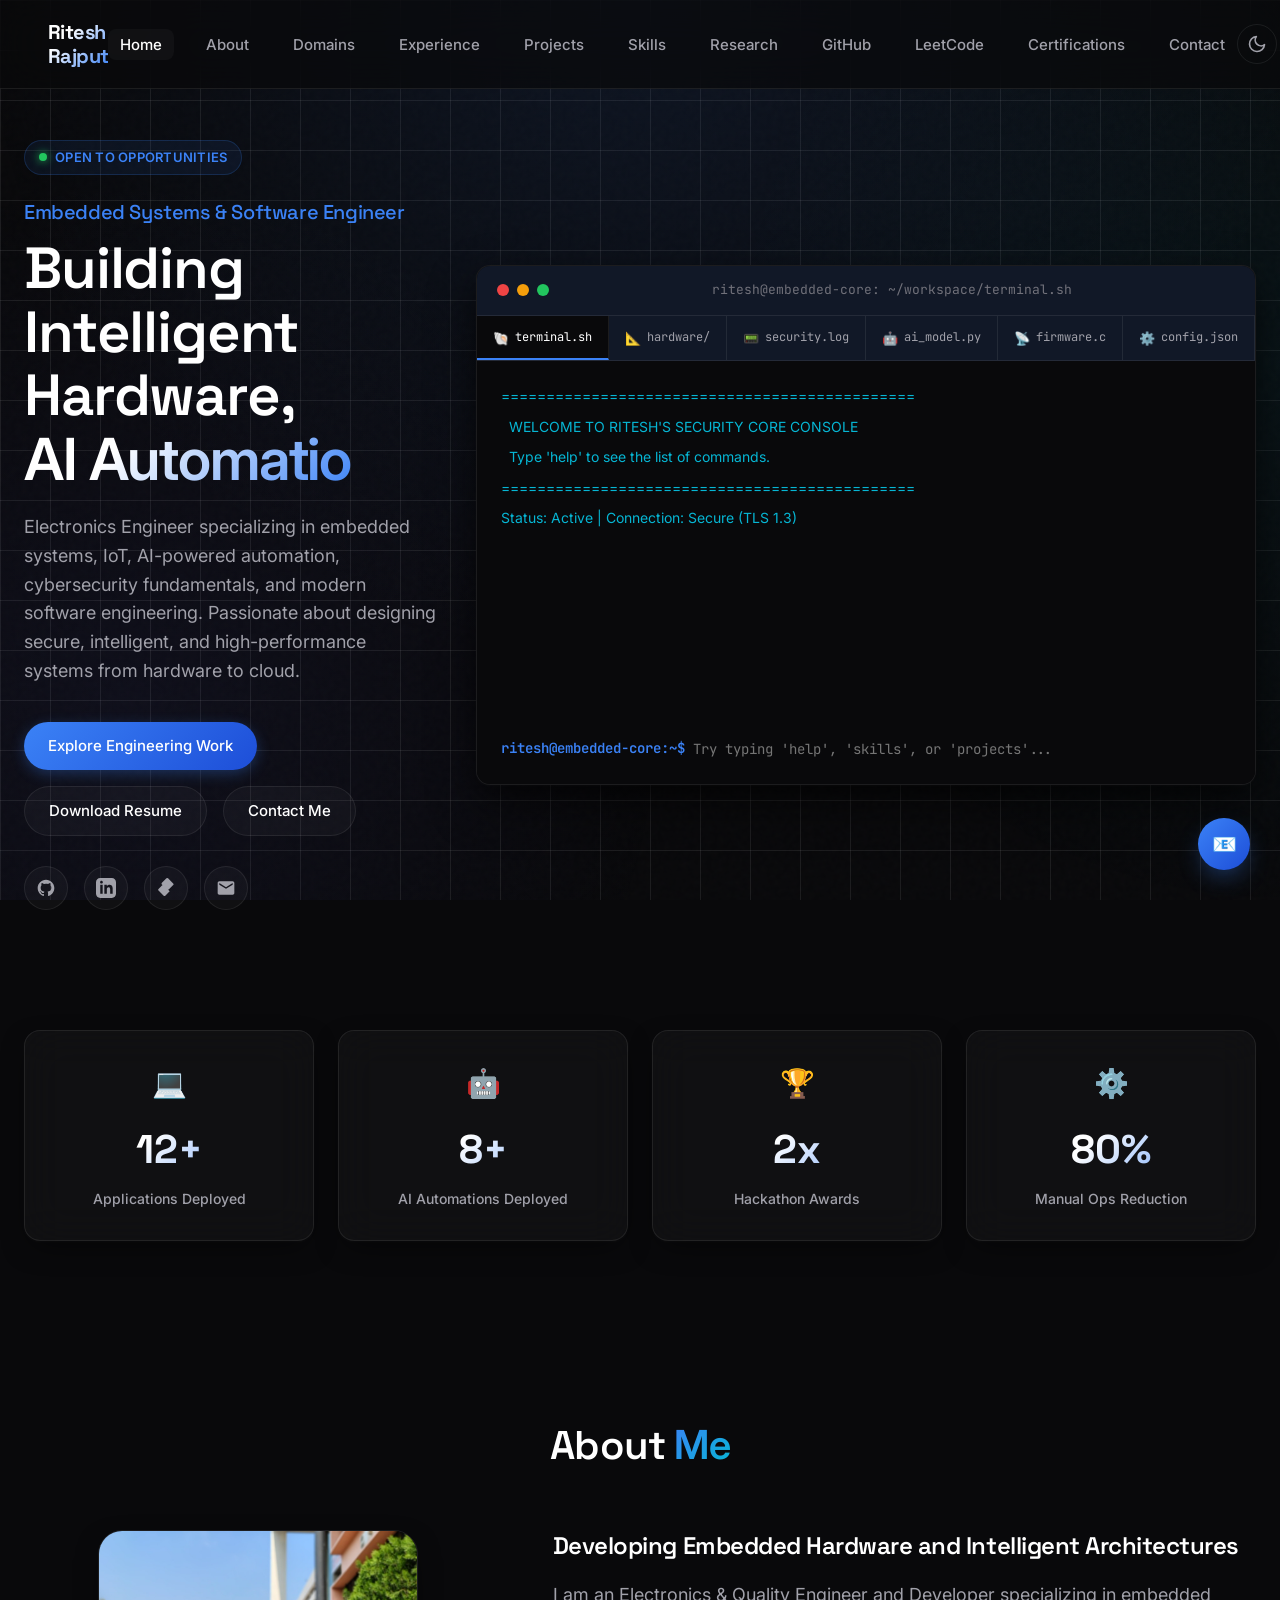
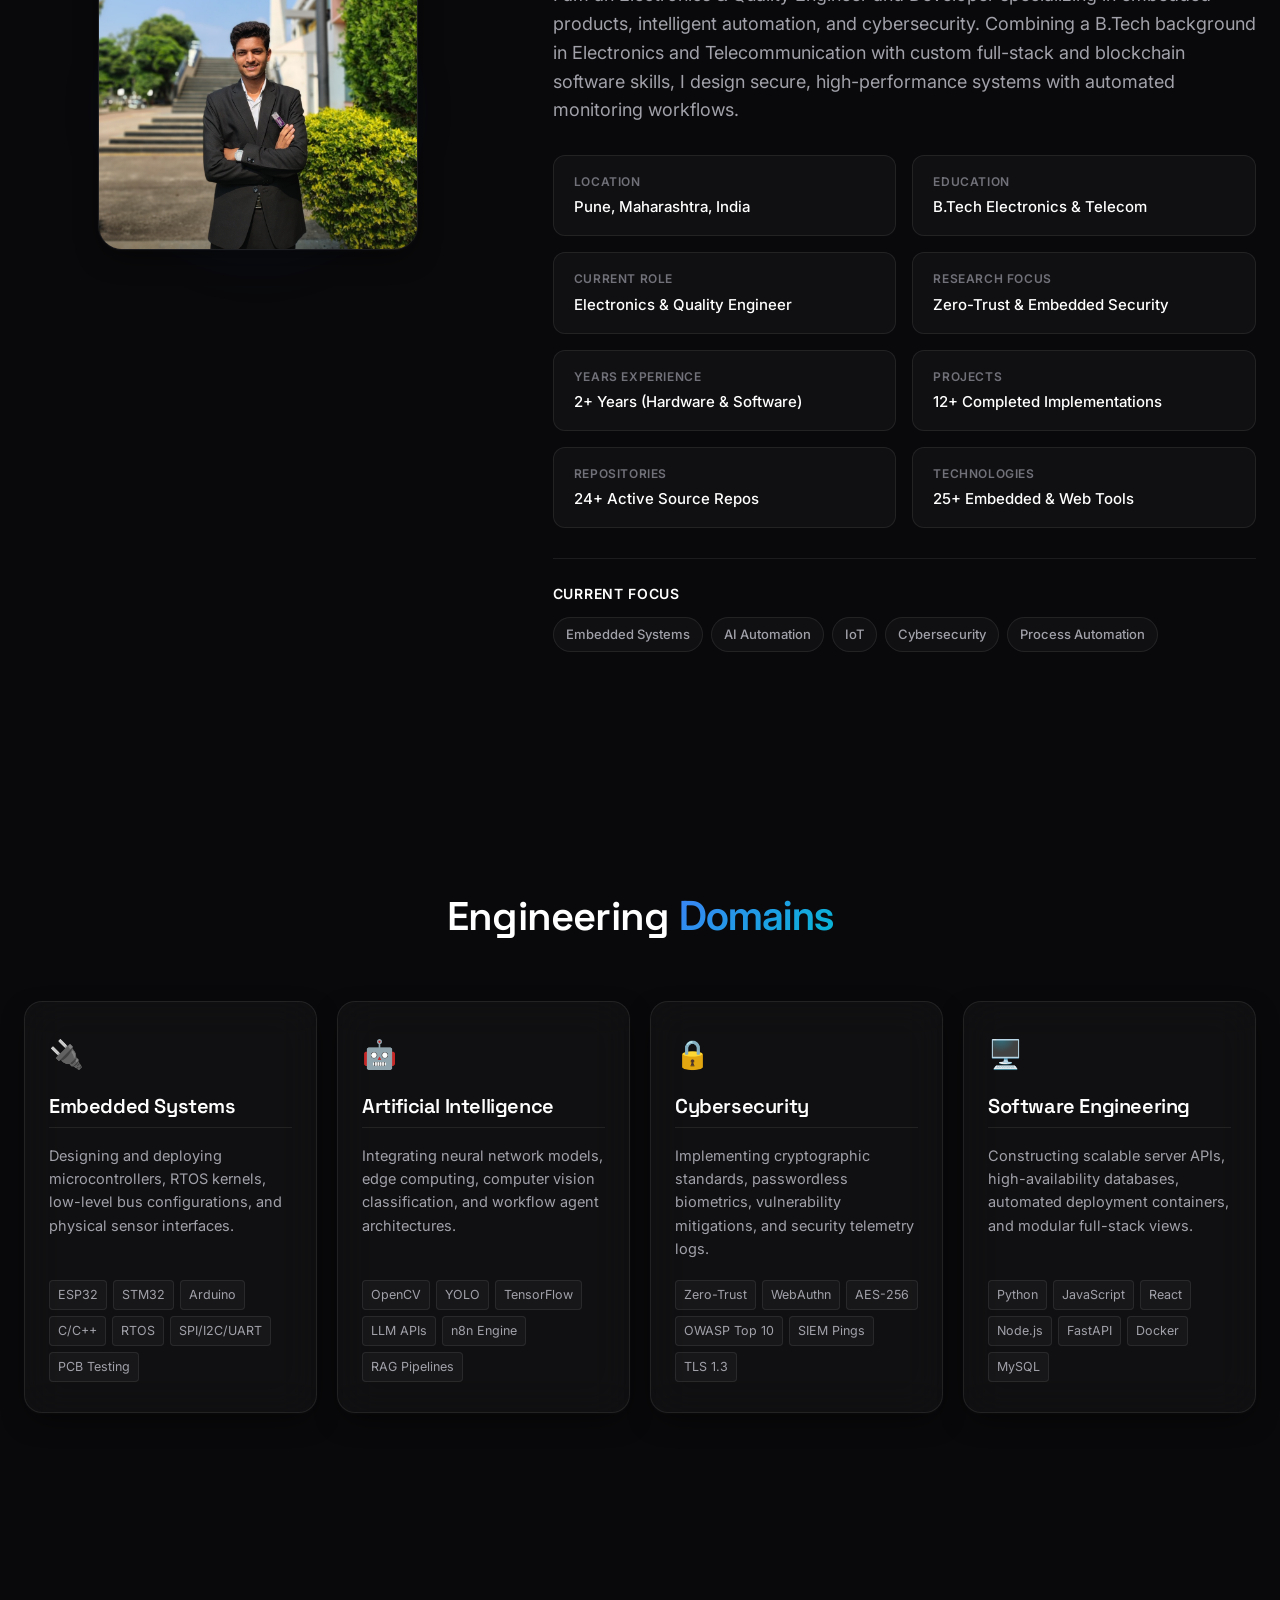
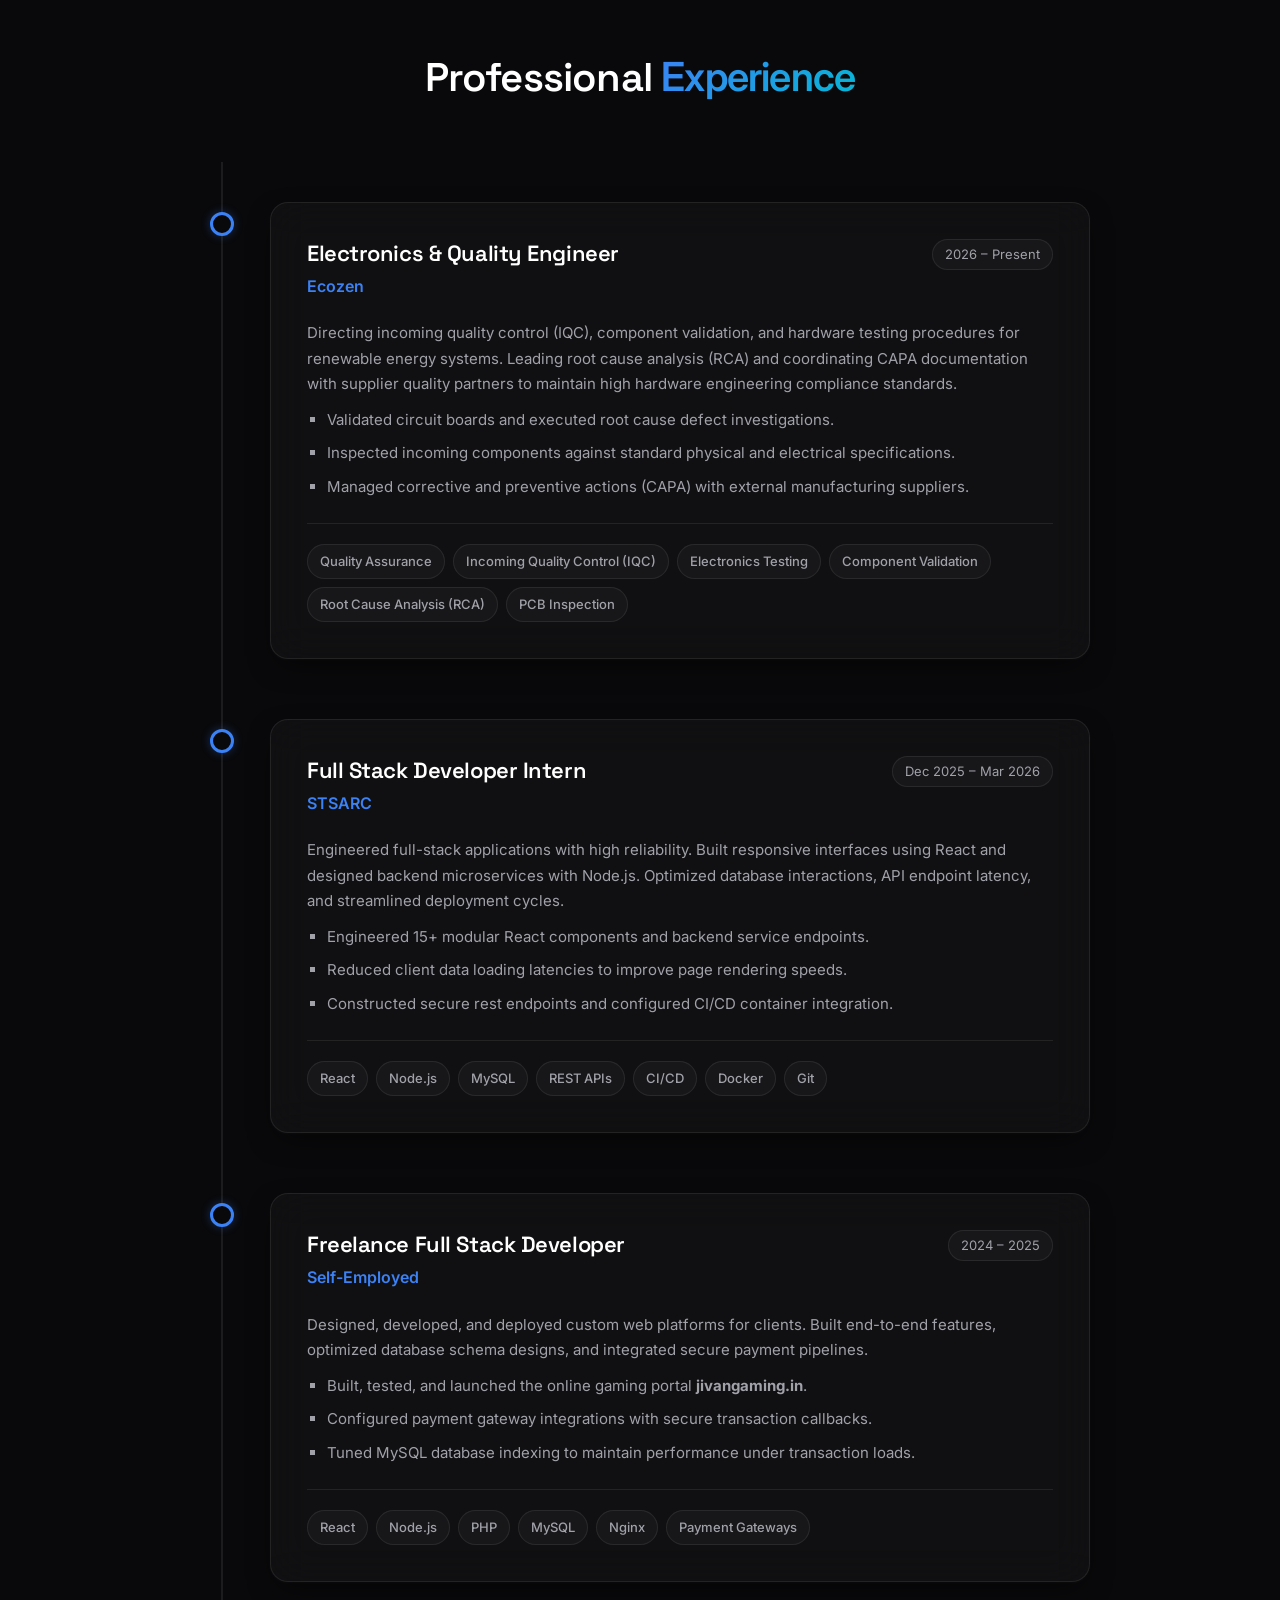
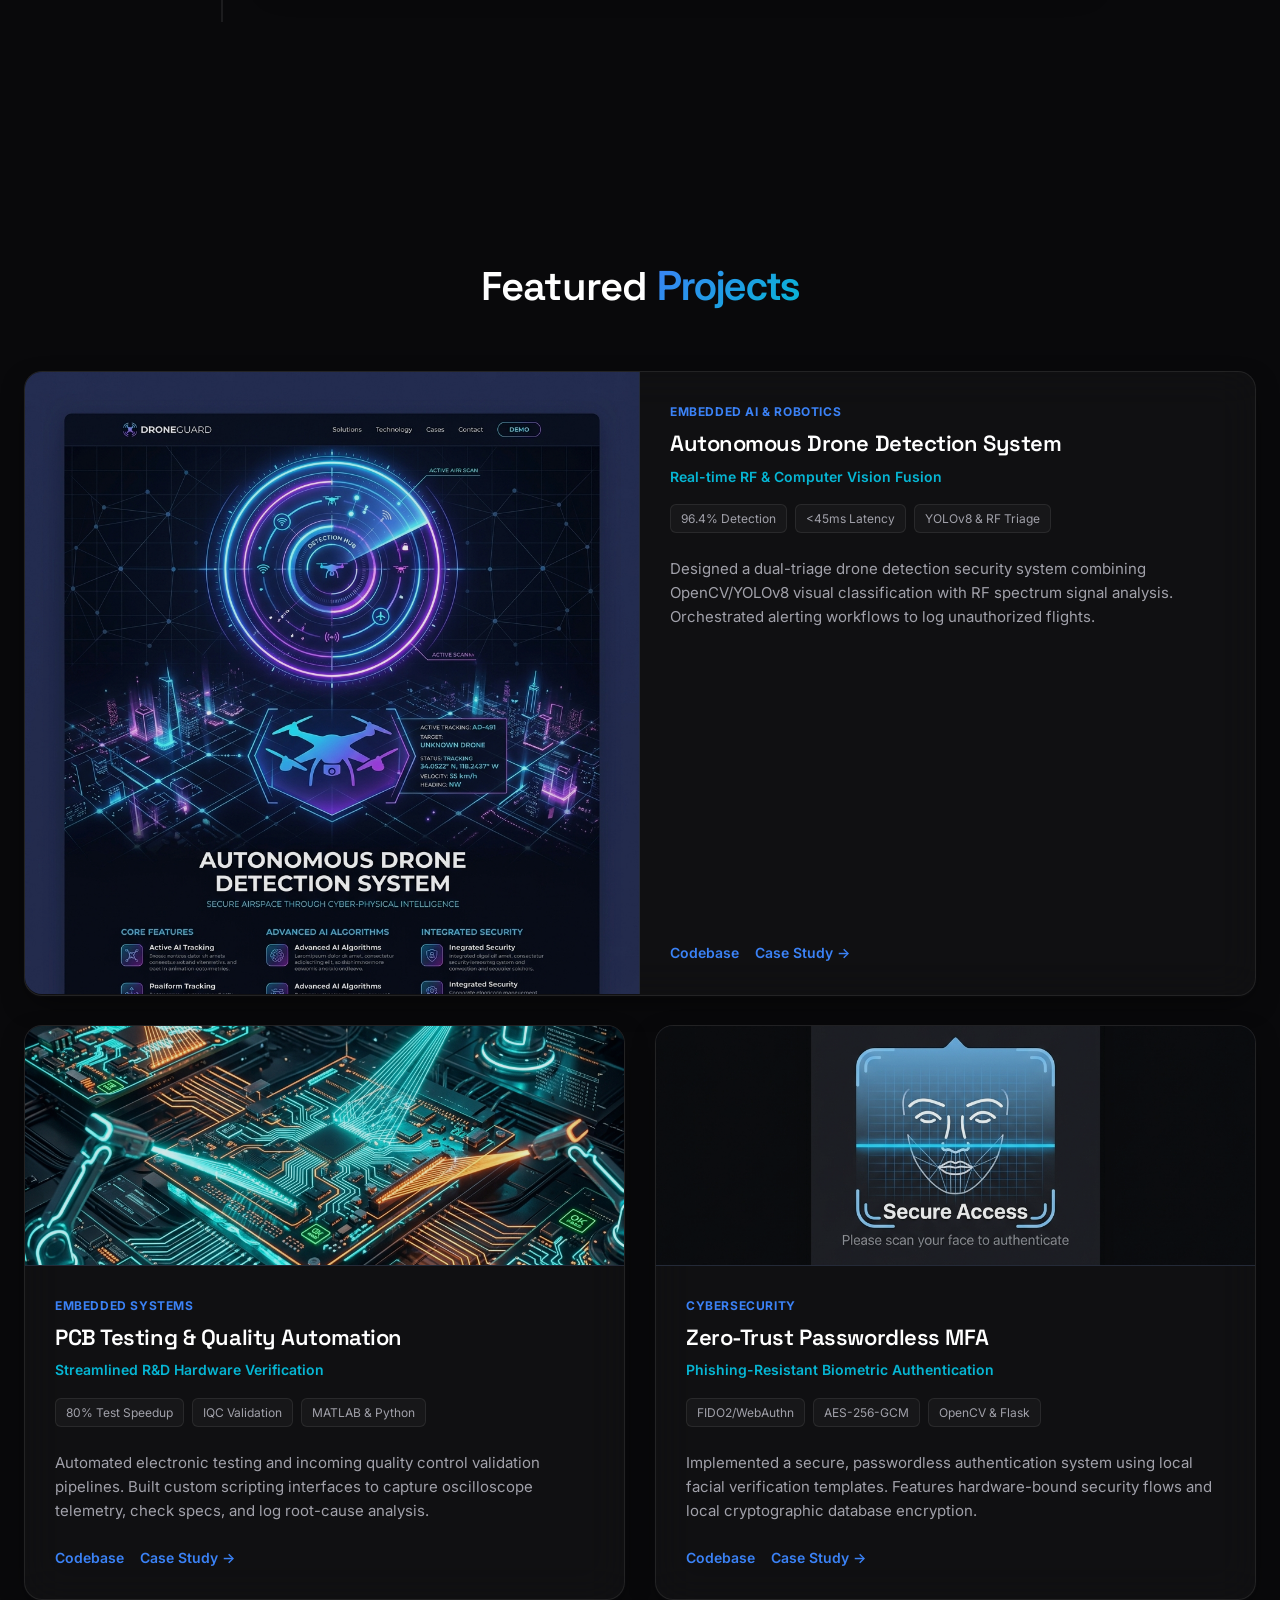
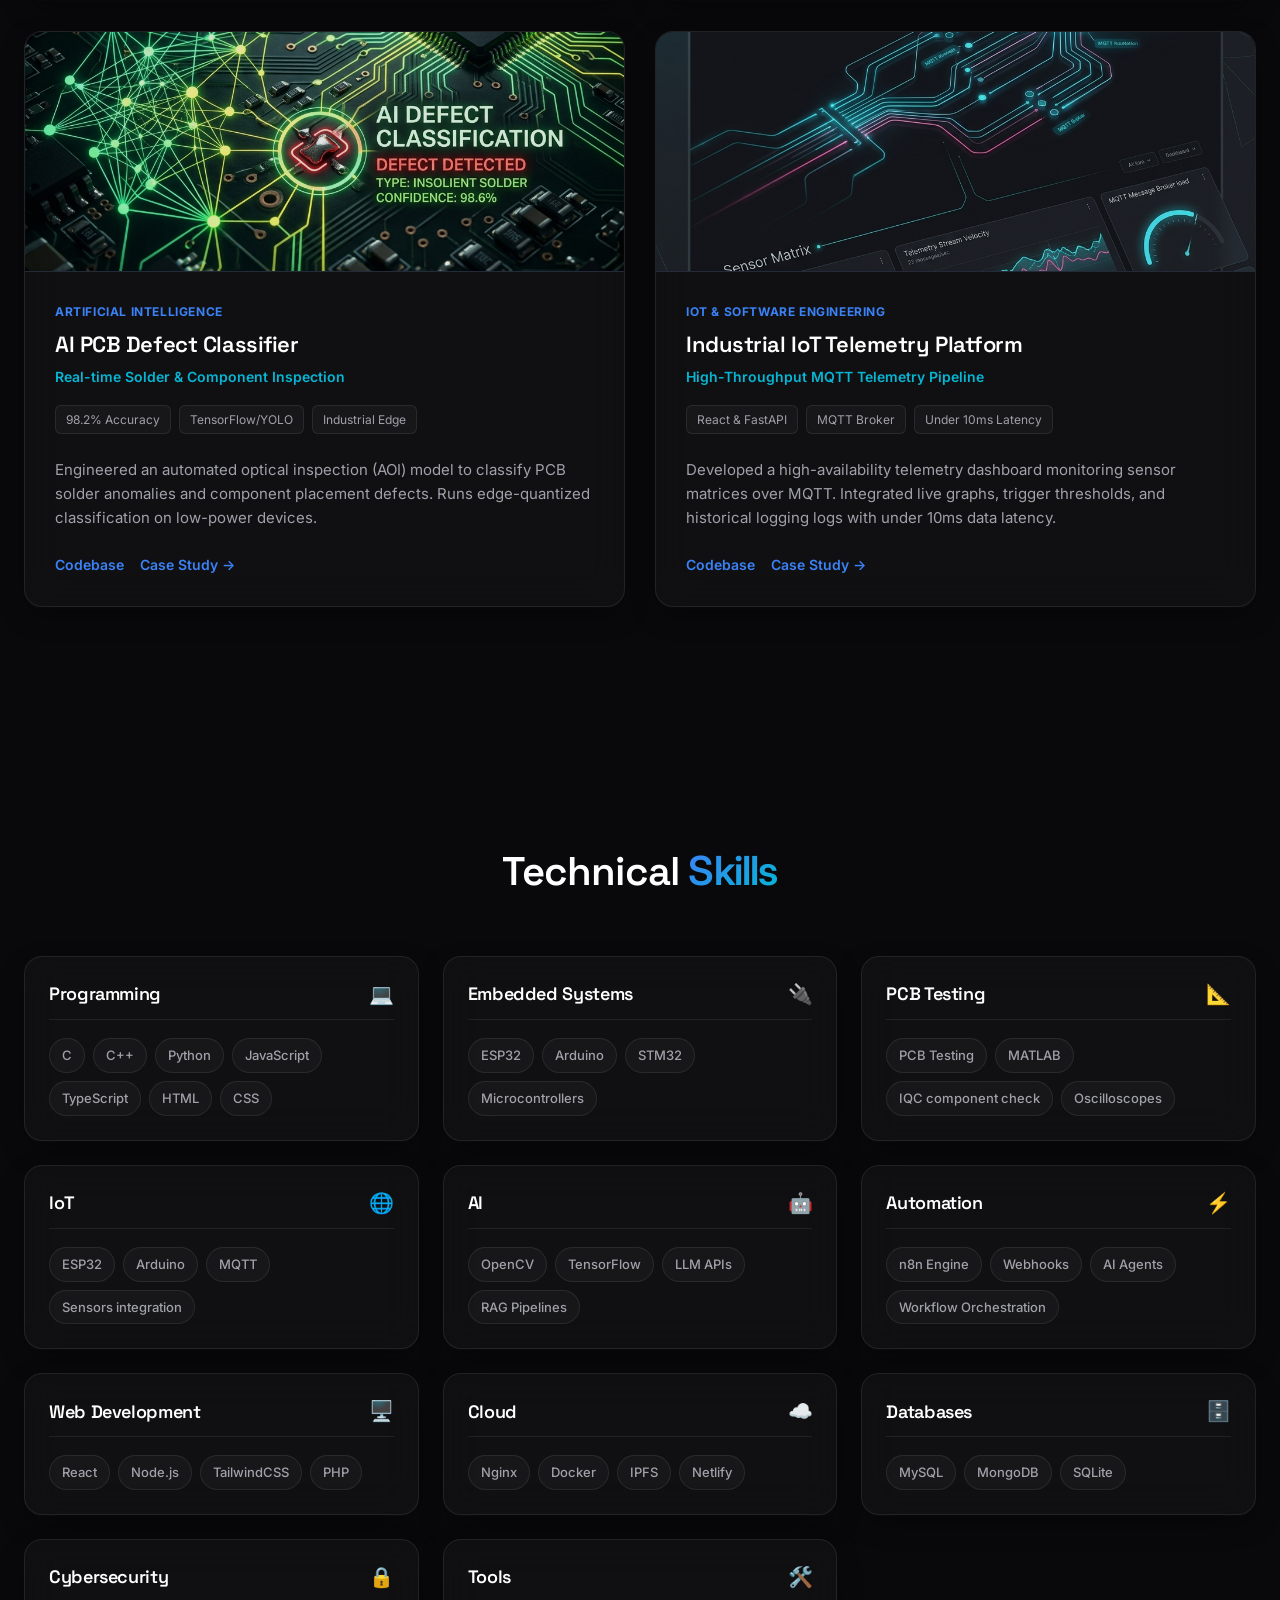
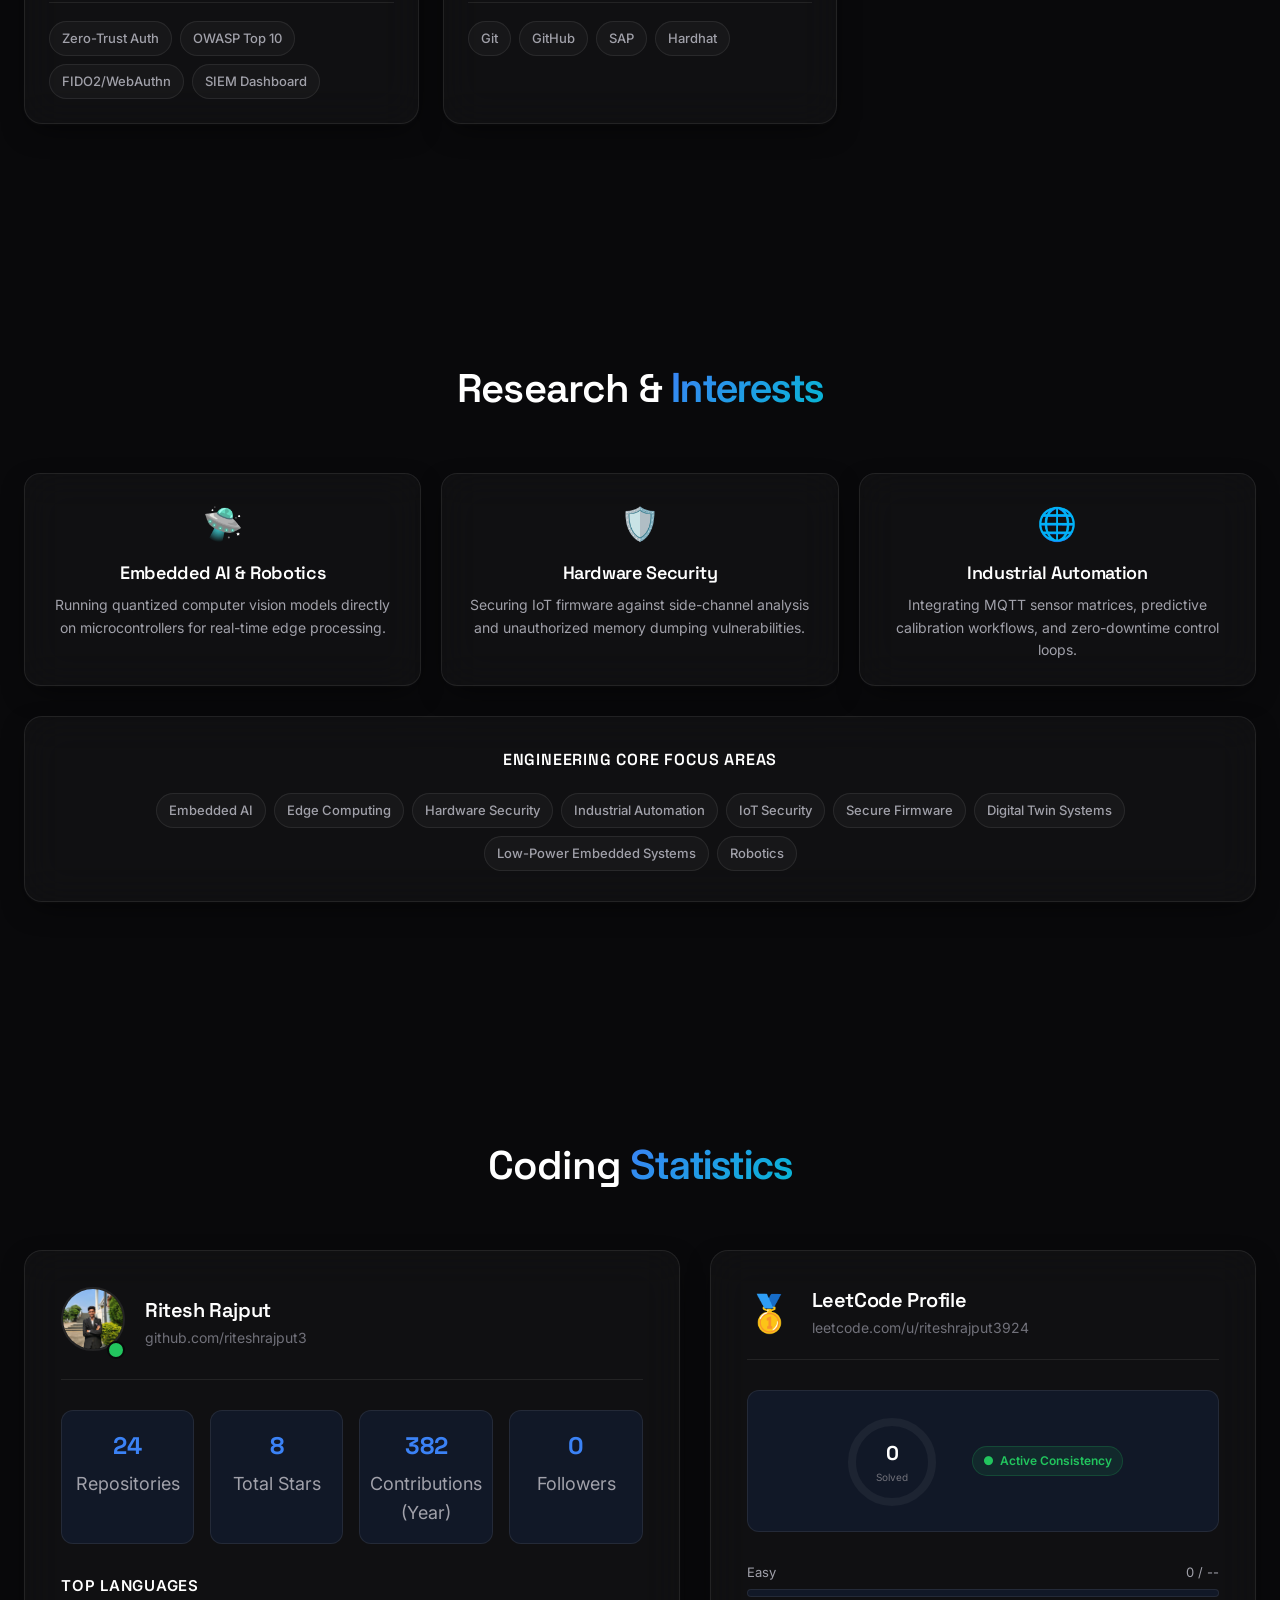
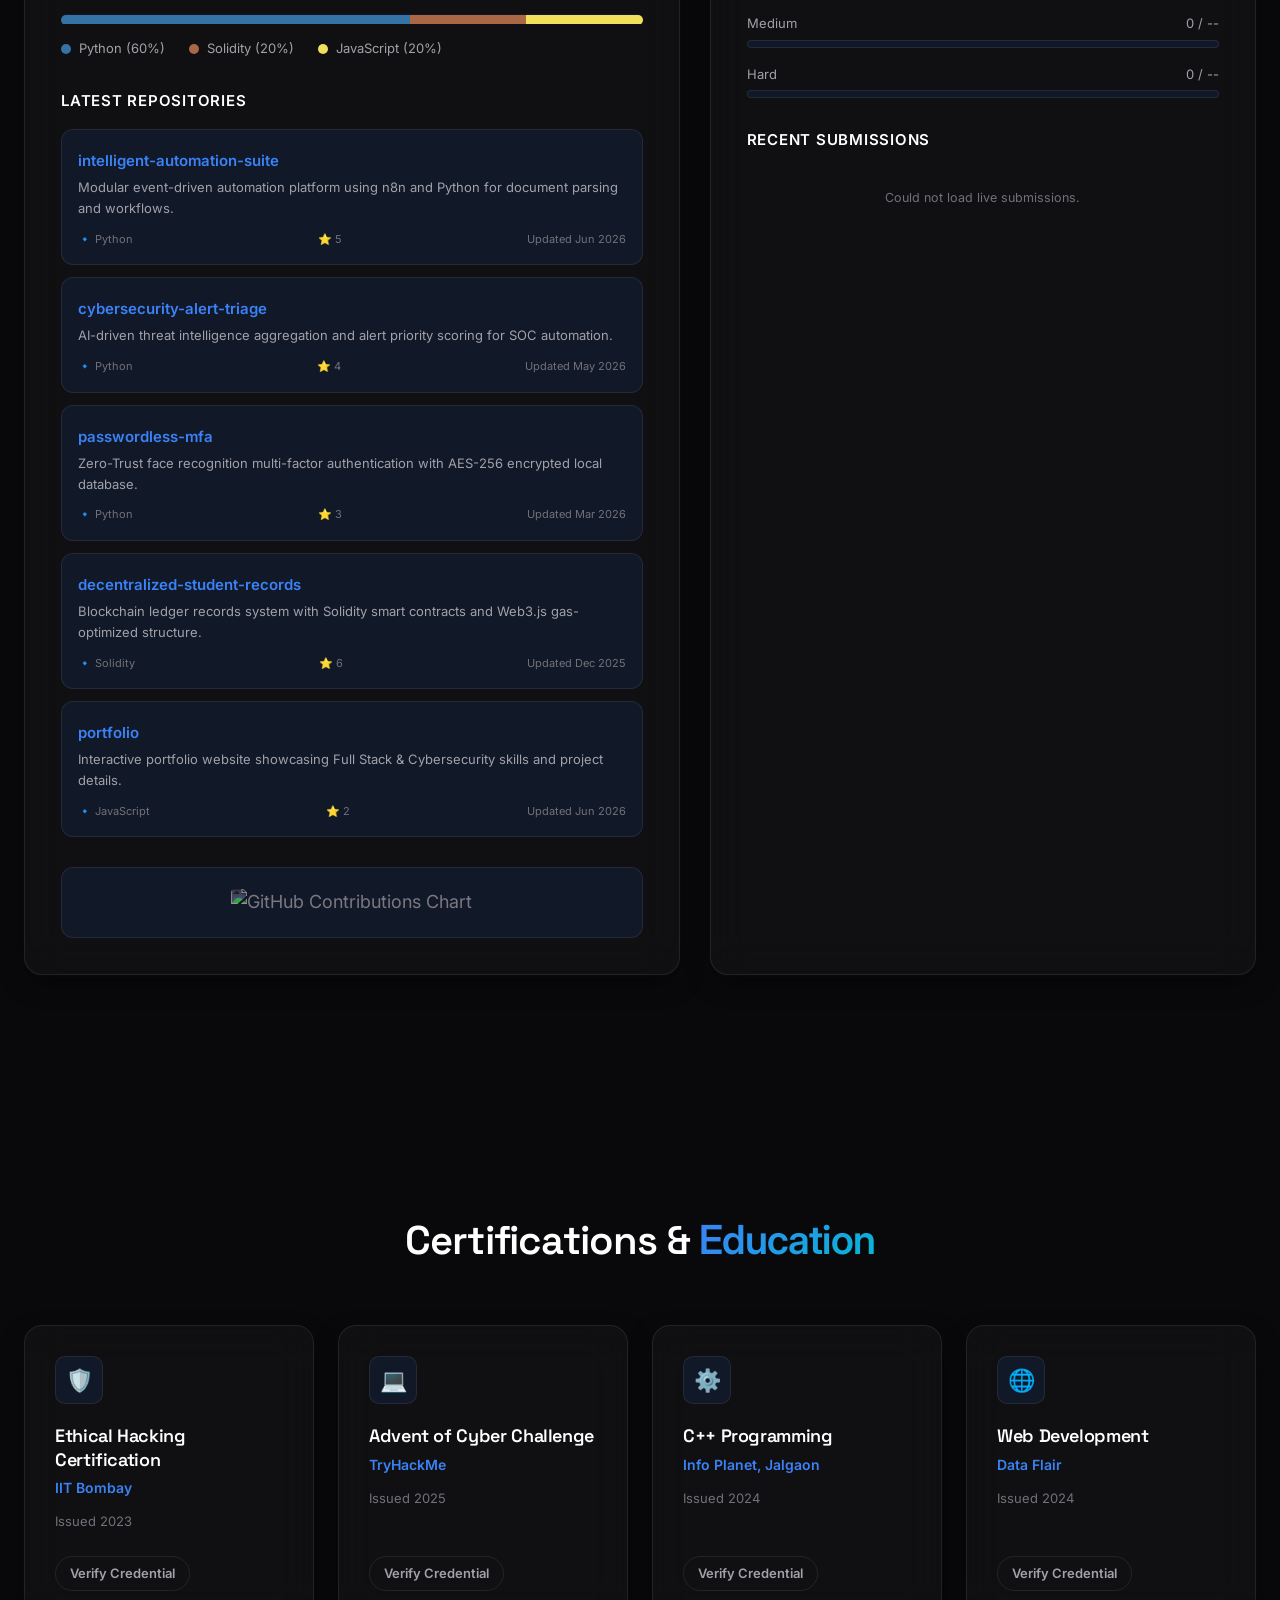
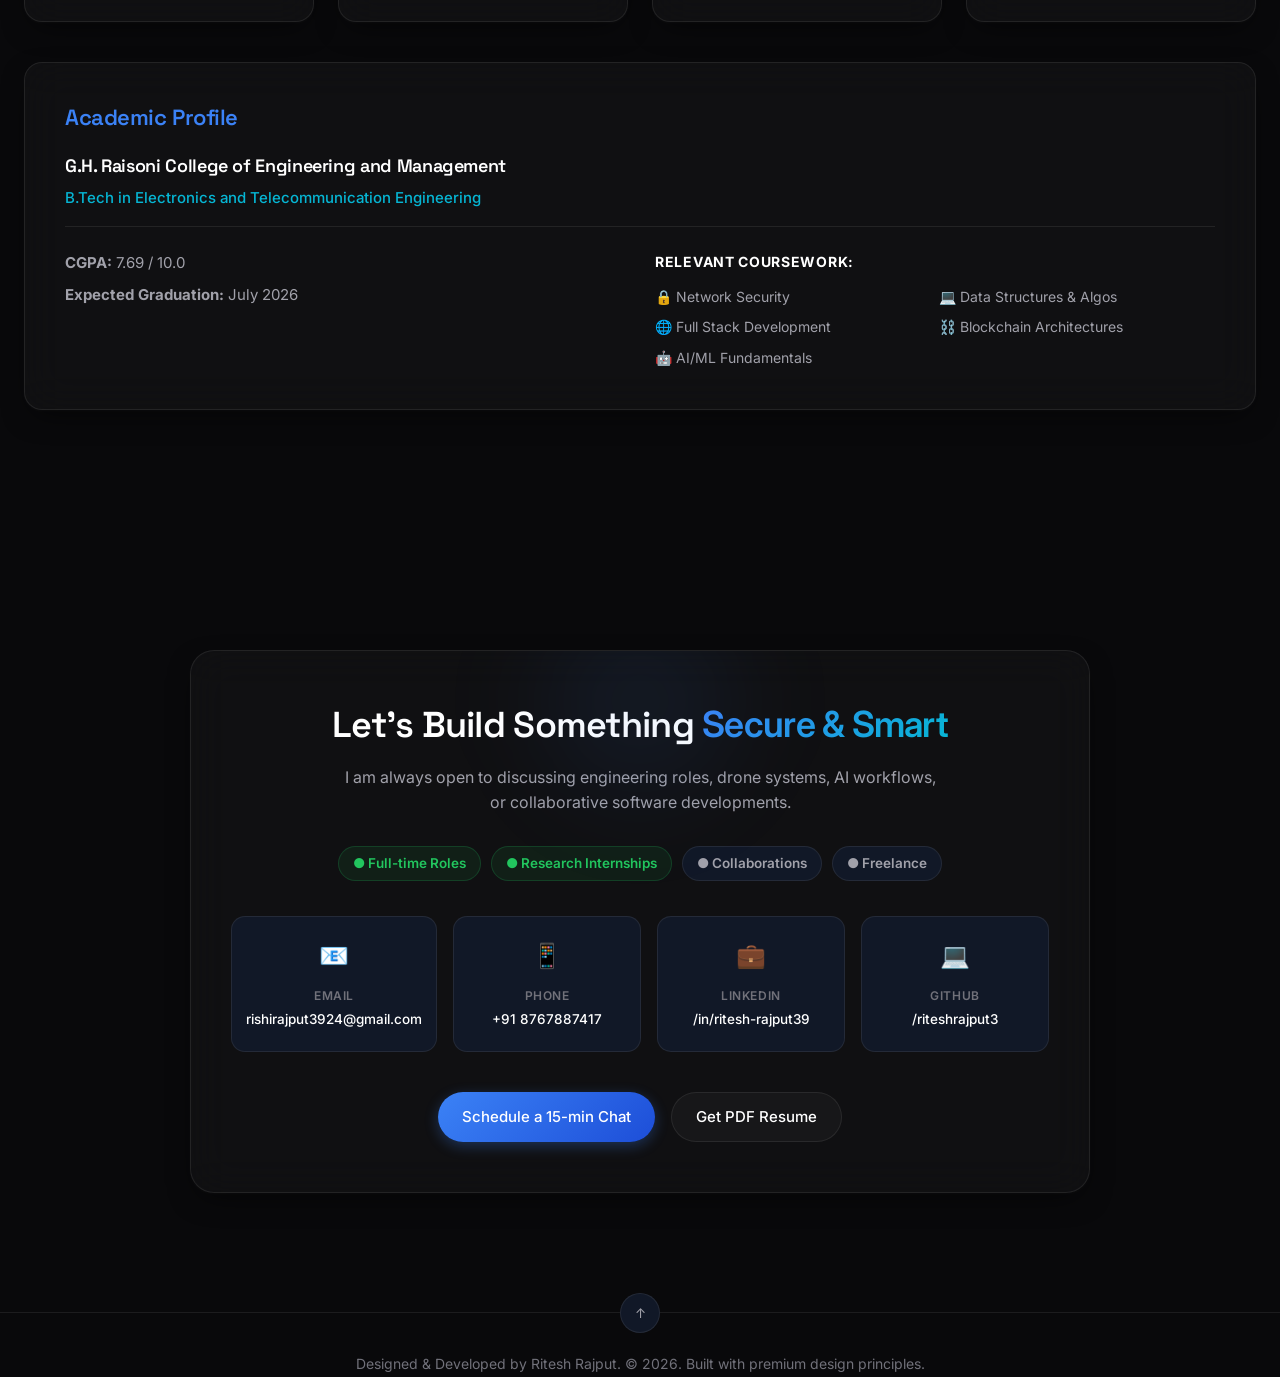
==== commit 95a7d9f9: "Update project images to match new descriptions" ====
--- a/index.html
+++ b/index.html
@@ -542,7 +542,7 @@
       <!-- Project 1 (Featured - Large span) -->
       <div class="project-card featured glass-card">
         <div class="project-img-wrapper">
-          <img src="assets/projects/automation-suite.png" alt="Autonomous Drone Detection System" class="project-img">
+          <img src="assets/projects/drone-detection.png" alt="Autonomous Drone Detection System" class="project-img">
         </div>
         <div class="project-content">
           <span class="project-tag">Embedded AI & Robotics</span>
@@ -566,7 +566,7 @@
       <!-- Project 2 -->
       <div class="project-card glass-card">
         <div class="project-img-wrapper">
-          <img src="assets/projects/cyber-workflows.png" alt="PCB Testing & Quality Automation" class="project-img">
+          <img src="assets/projects/pcb-automation.png" alt="PCB Testing & Quality Automation" class="project-img">
         </div>
         <div class="project-content">
           <span class="project-tag">Embedded Systems</span>
@@ -614,7 +614,7 @@
       <!-- Project 4 -->
       <div class="project-card glass-card">
         <div class="project-img-wrapper">
-          <img src="assets/projects/blockchain-records.png" alt="AI PCB Defect Classifier" class="project-img">
+          <img src="assets/projects/ai-pcb-defect.png" alt="AI PCB Defect Classifier" class="project-img">
         </div>
         <div class="project-content">
           <span class="project-tag">Artificial Intelligence</span>
@@ -638,7 +638,7 @@
       <!-- Project 5 -->
       <div class="project-card glass-card">
         <div class="project-img-wrapper">
-          <img src="assets/projects/jivan-gaming.png" alt="Industrial IoT Telemetry Platform" class="project-img">
+          <img src="assets/projects/iot-telemetry.png" alt="Industrial IoT Telemetry Platform" class="project-img">
         </div>
         <div class="project-content">
           <span class="project-tag">IoT & Software Engineering</span>
